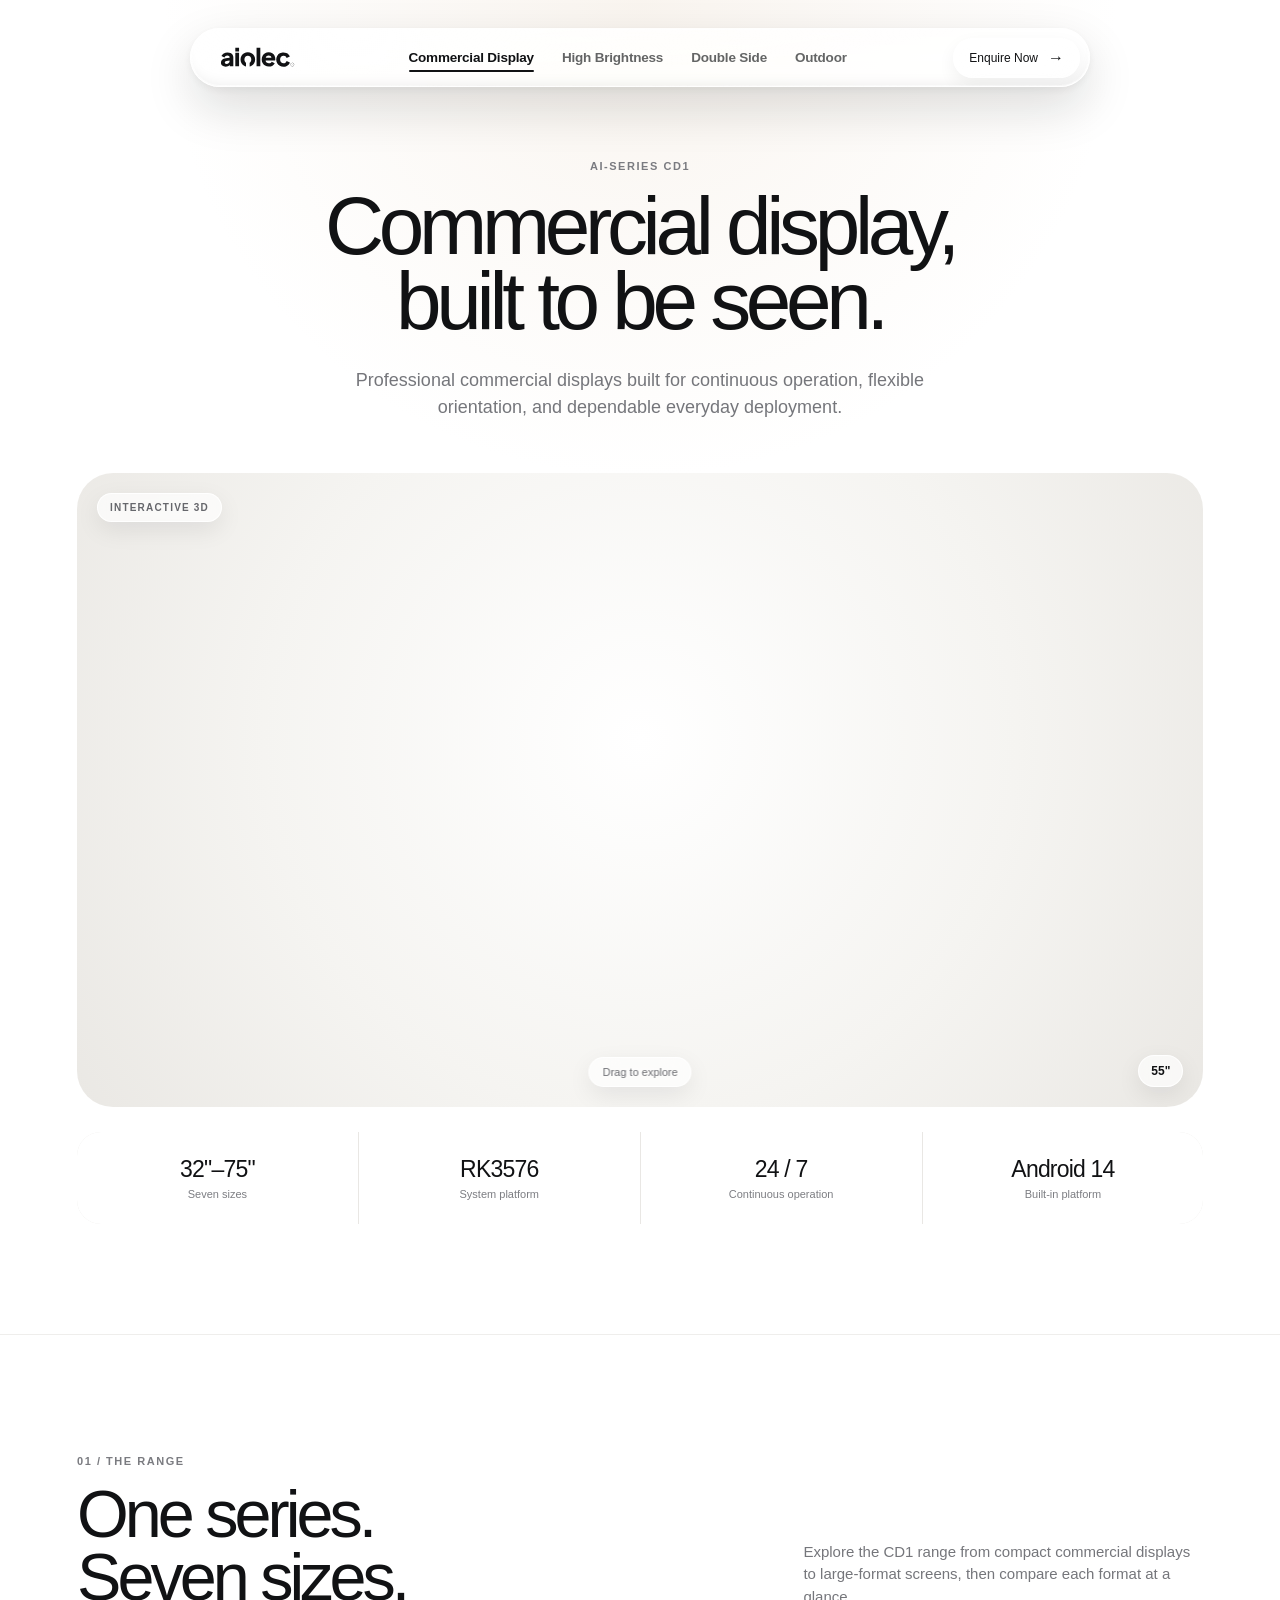
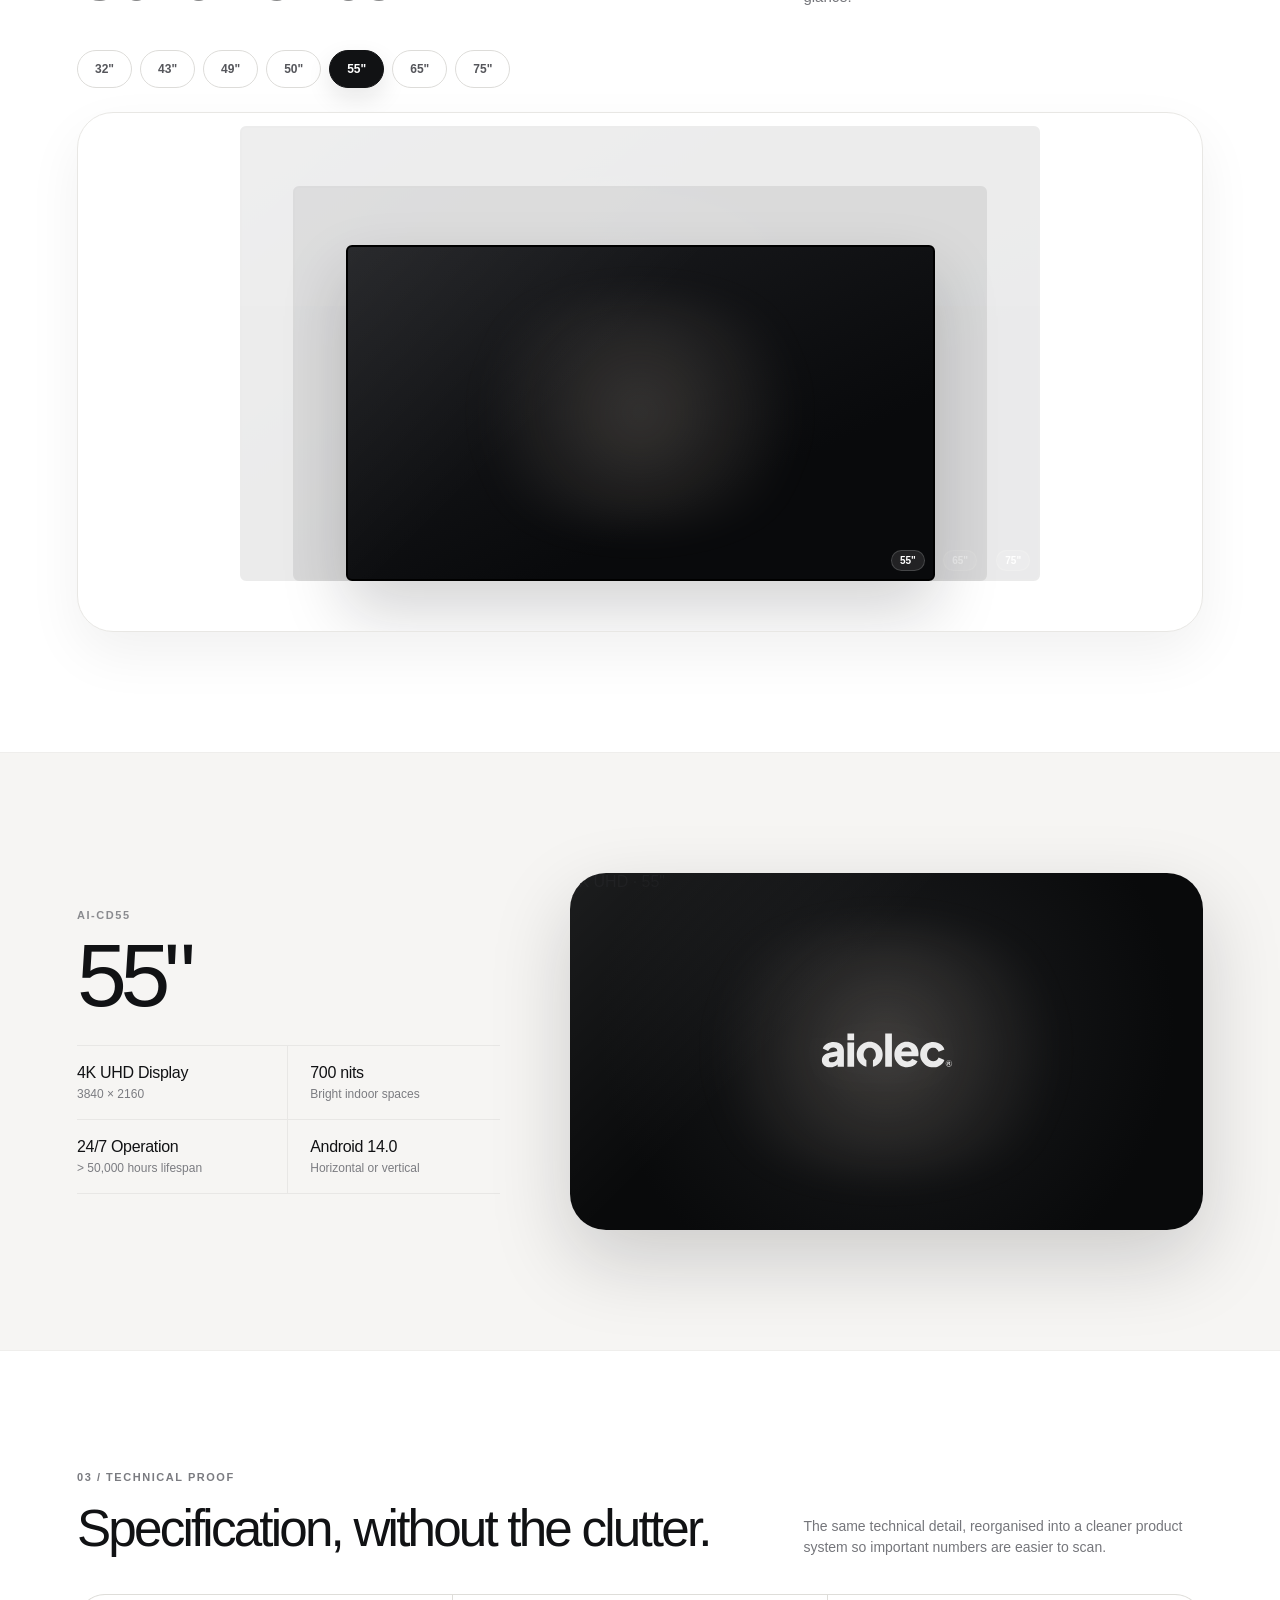
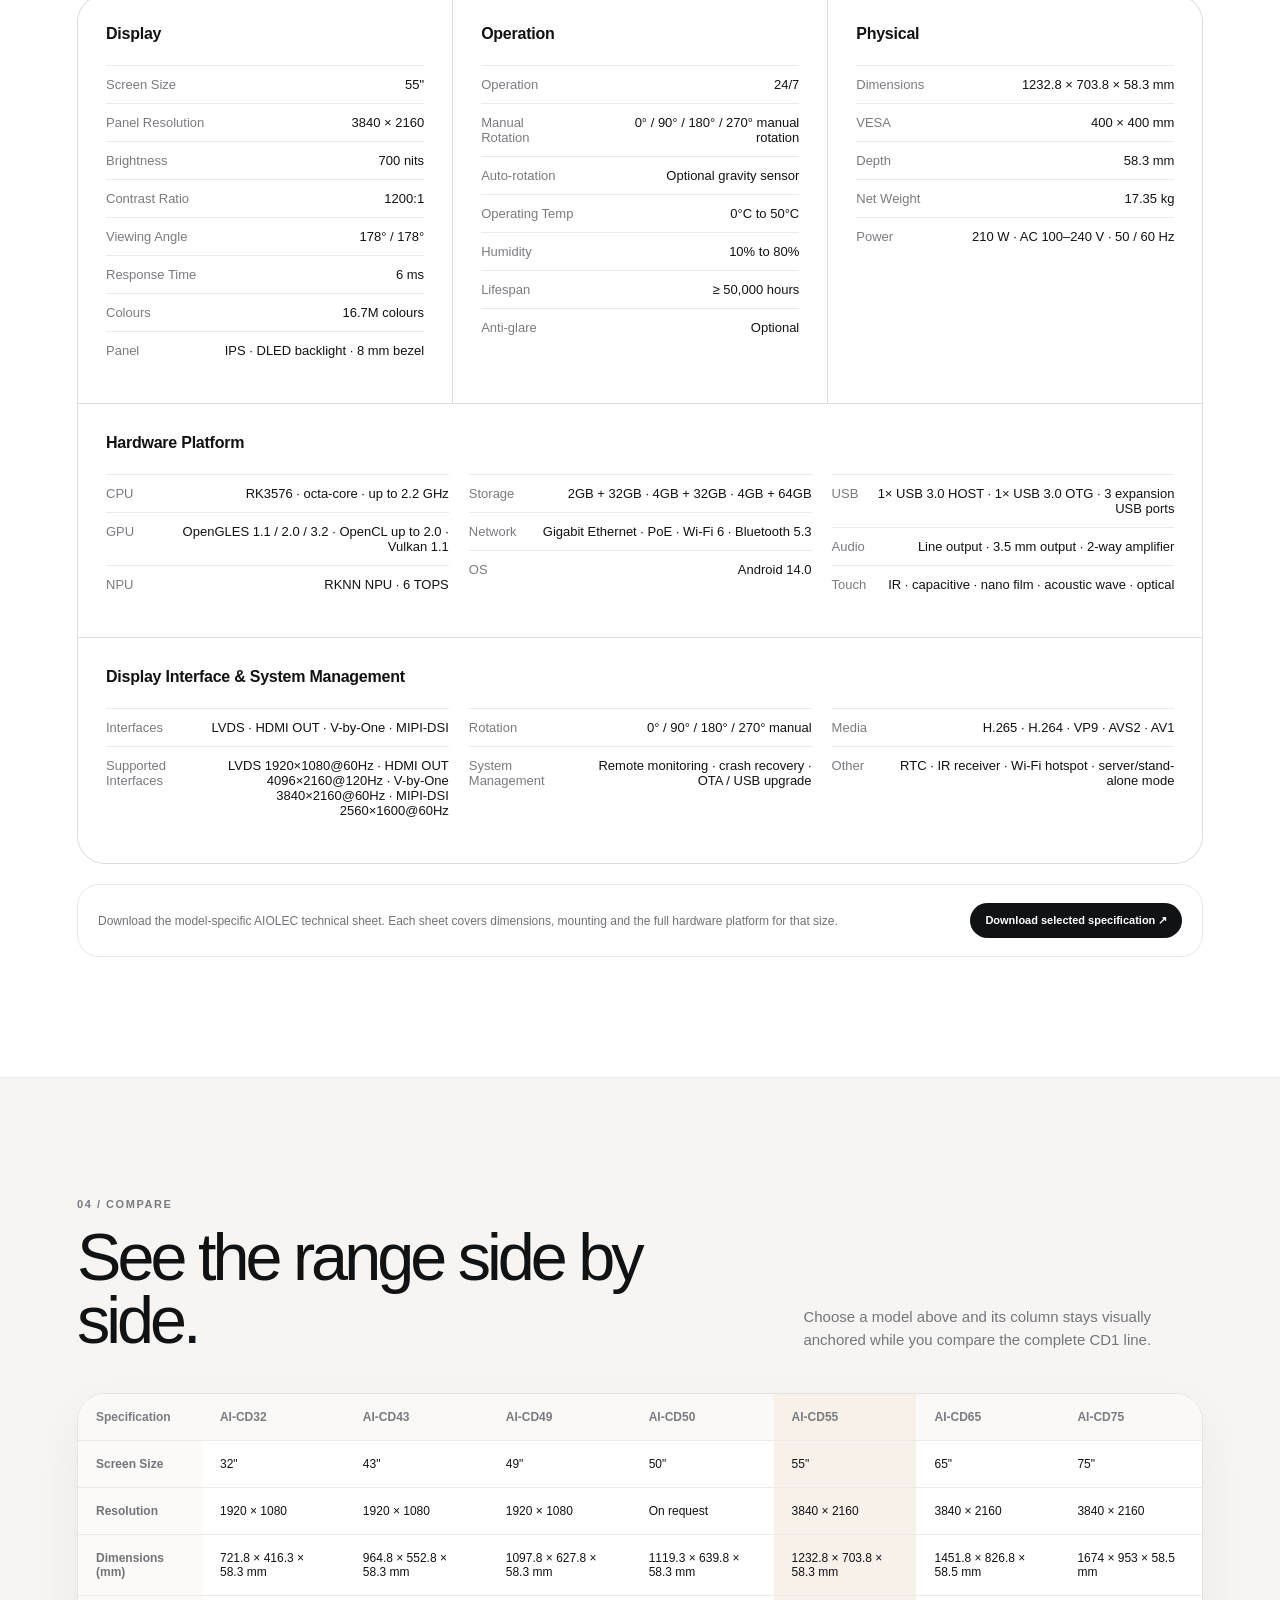
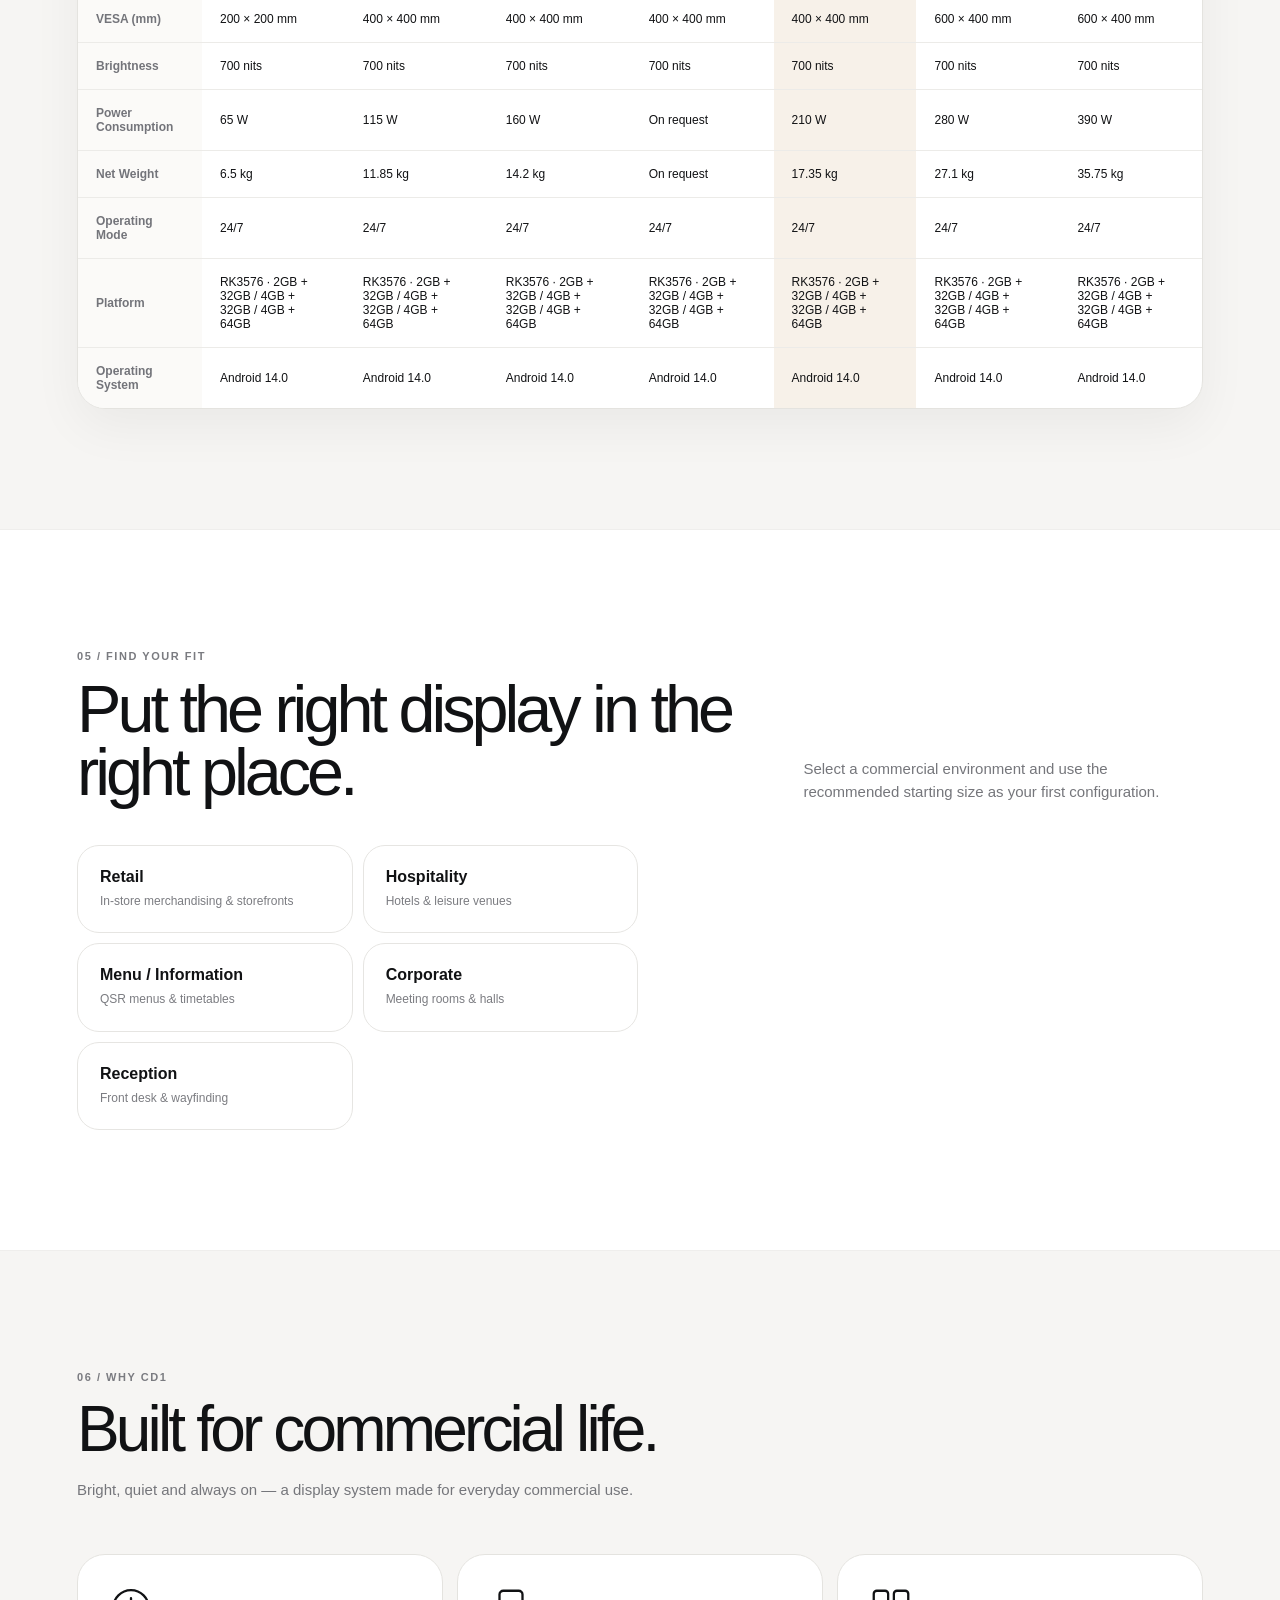
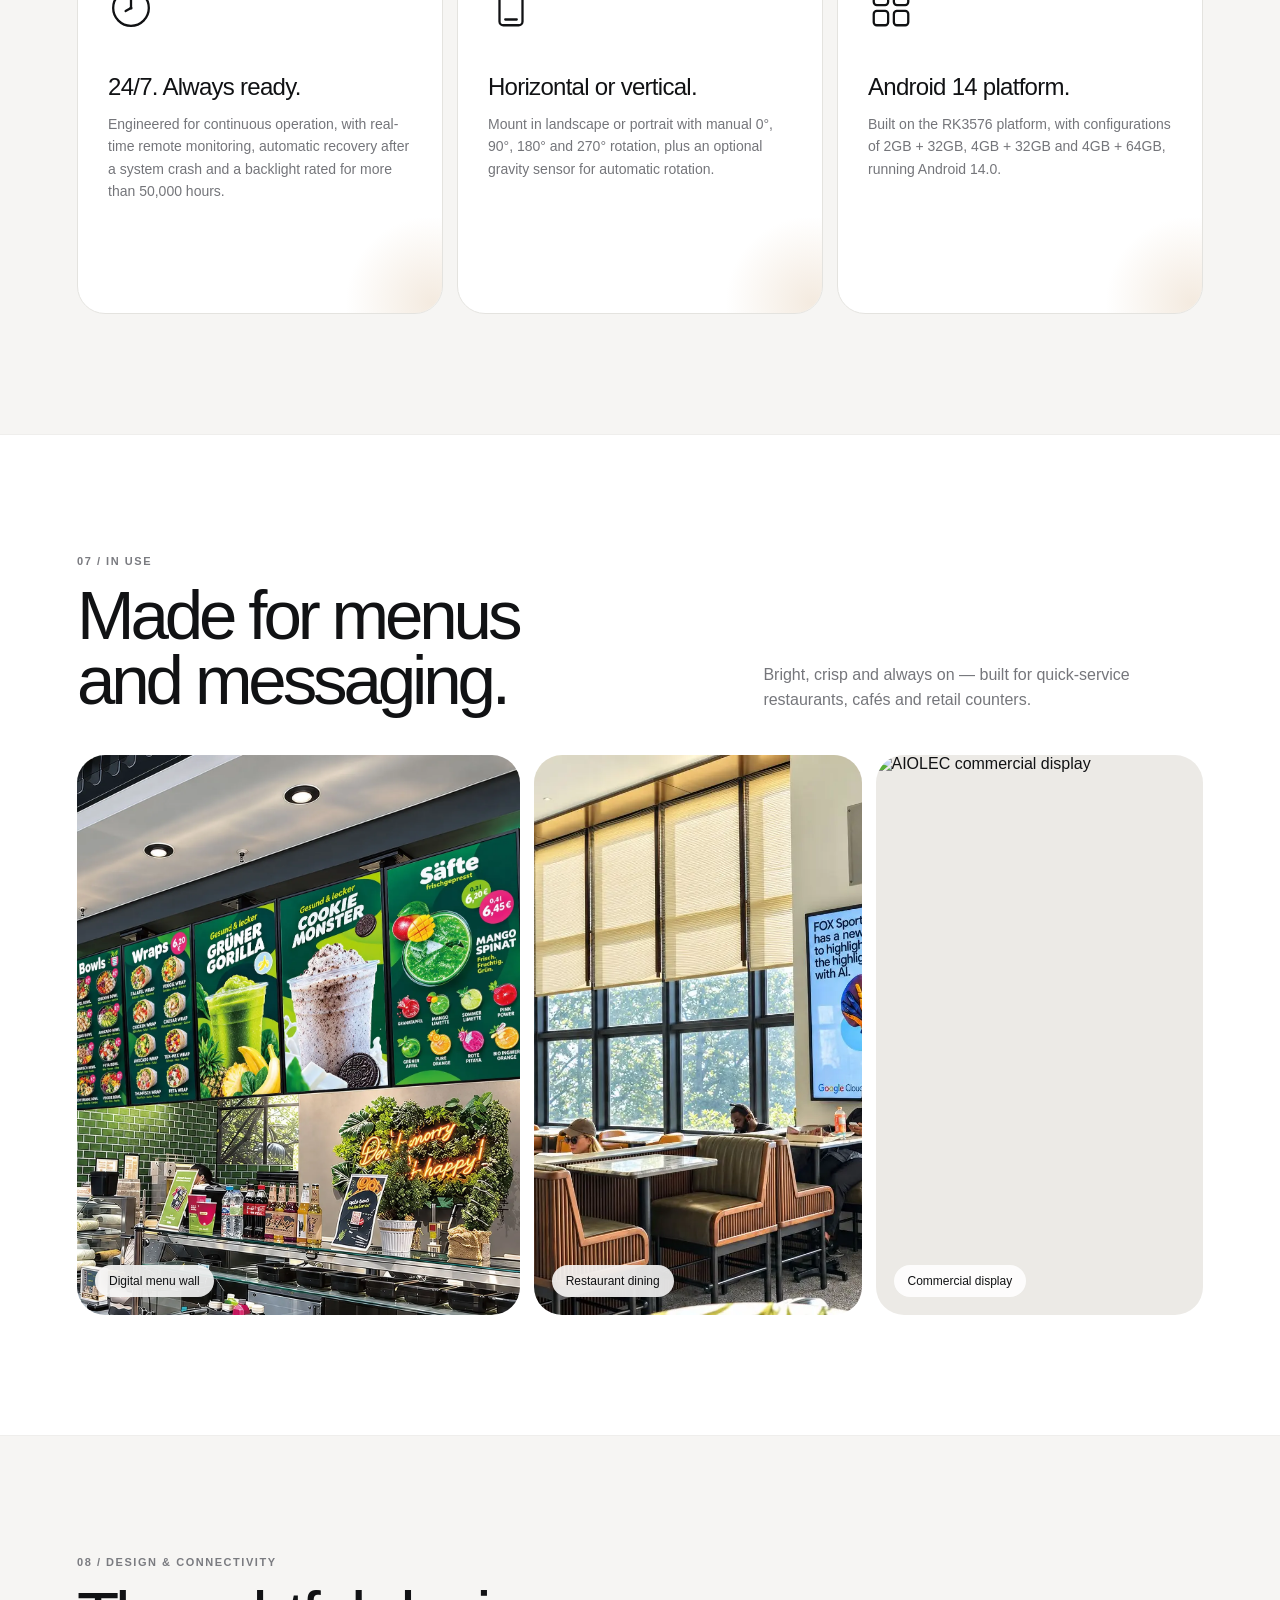
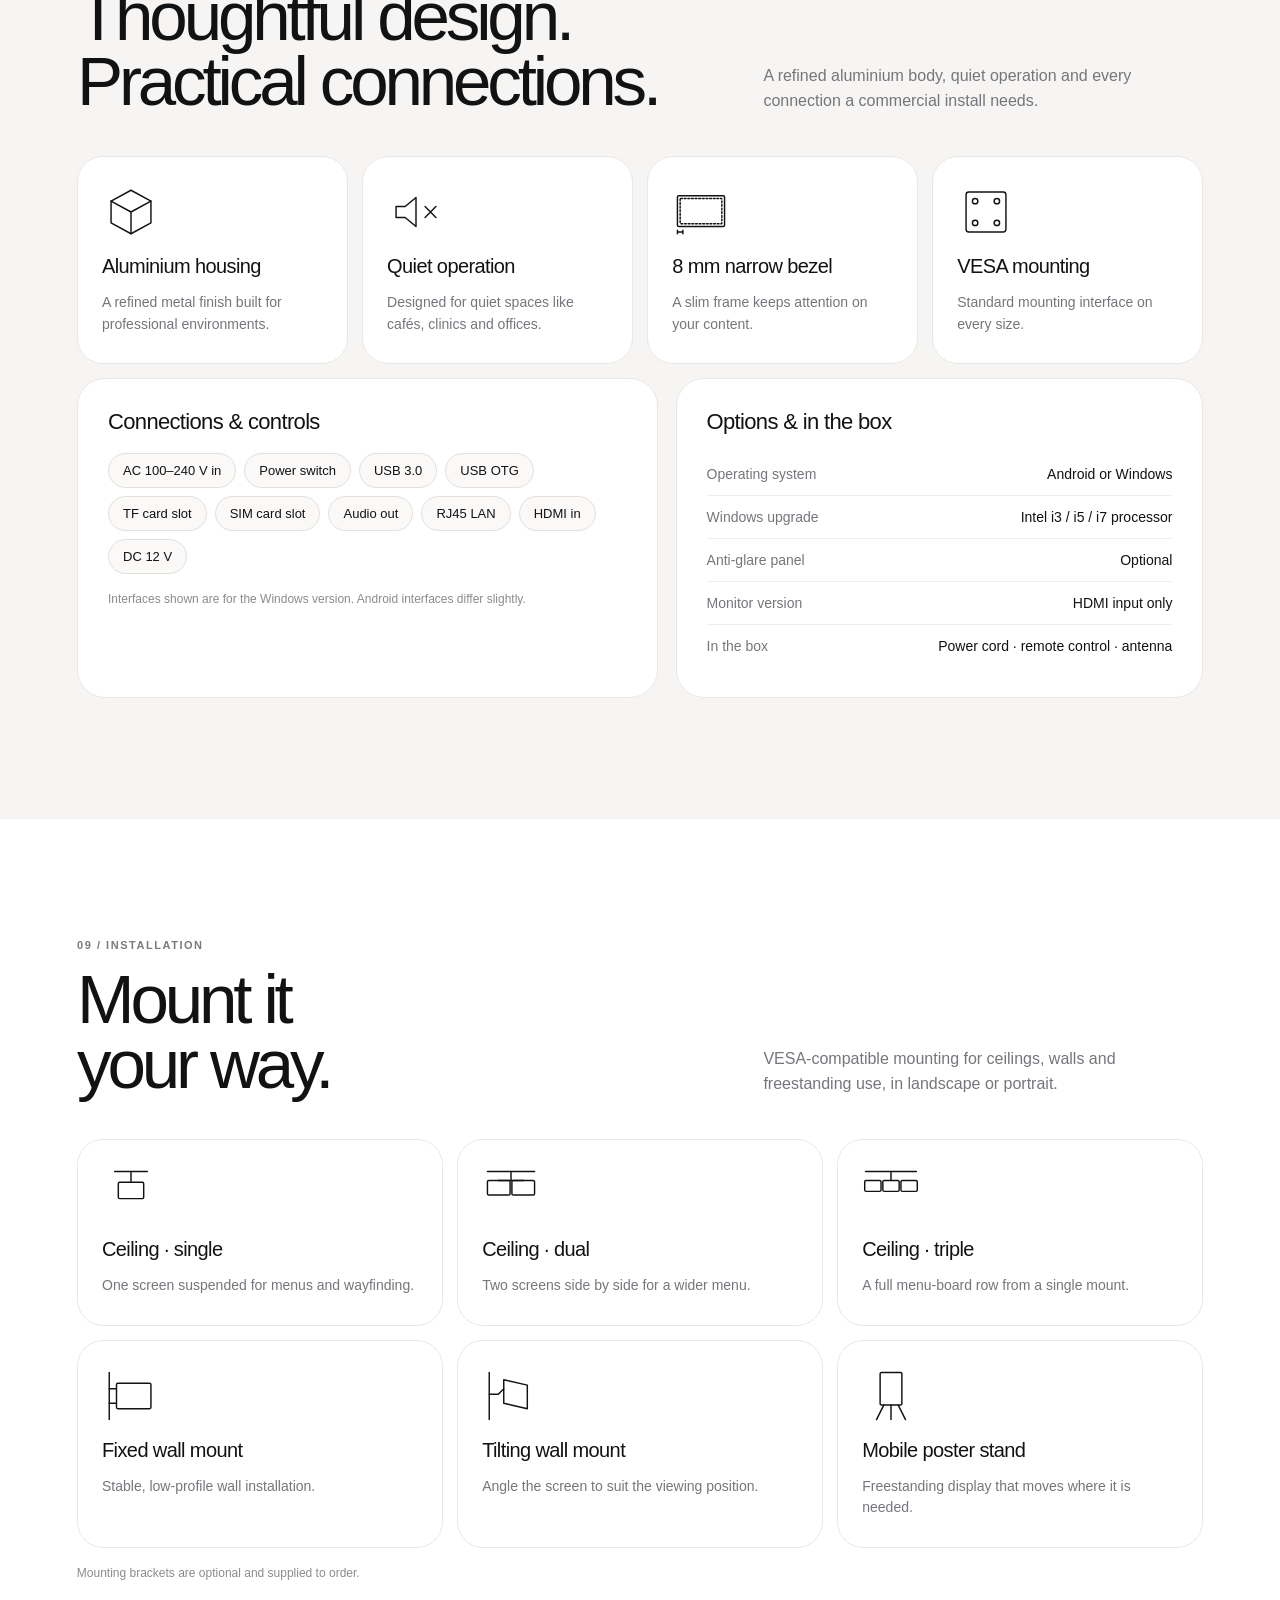
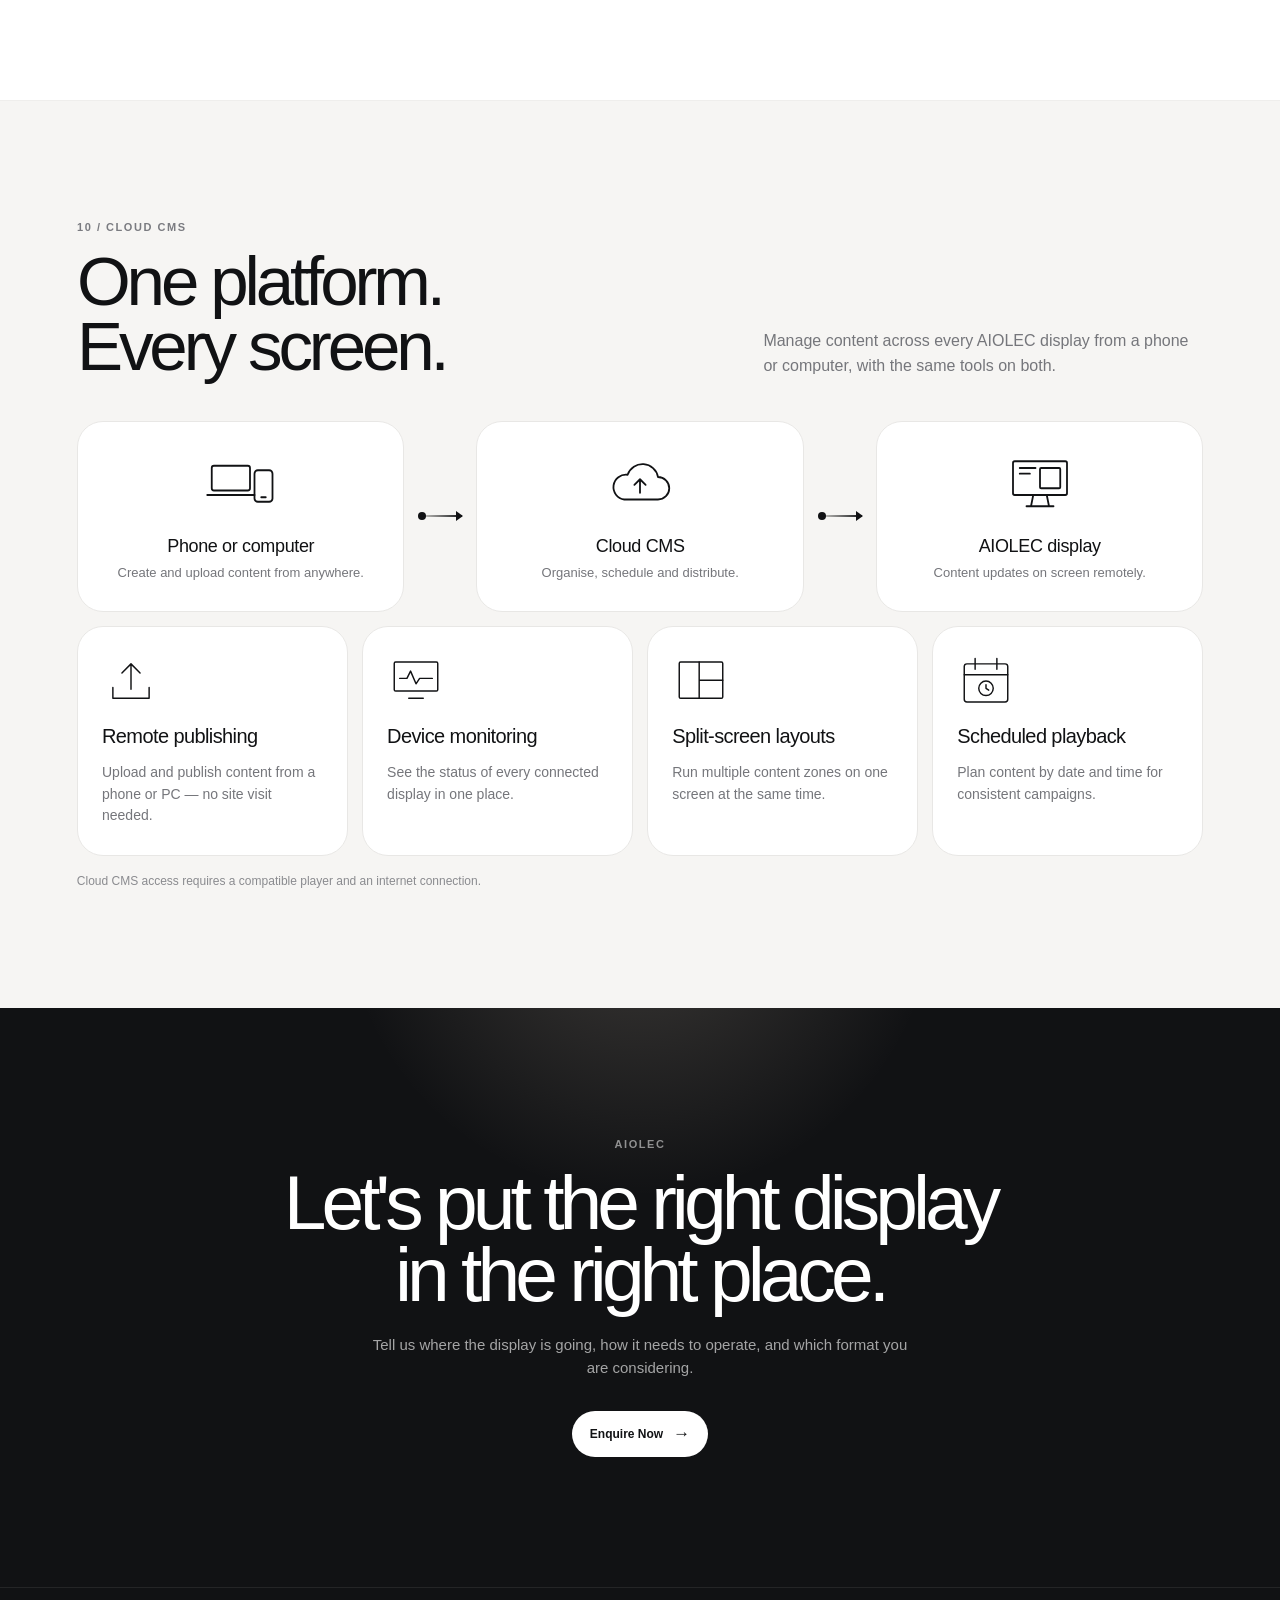
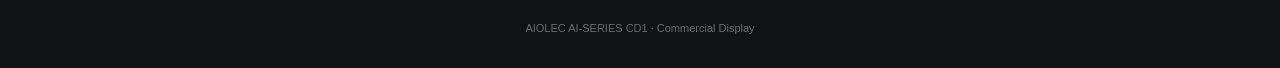
==== cd.html @ 97259749 "Website update: full specs, new content sections, Outdoor page - CD: fill all missing specs (700 nit" ====
<!DOCTYPE html>

<html lang="en">
<head>
<meta charset="utf-8"/>
<meta content="width=device-width, initial-scale=1" name="viewport"/>
<title>AIOLEC AI-SERIES CD1 — Commercial Display</title>
<style>
:root{
  --ink:#111214;
  --muted:#75767b;
  --warm:#ead9c5;
  --soft:#f6f5f3;
  --line:#e8e7e5;
  --frame-radius:36px;
  --card-radius:26px;
  --ease:cubic-bezier(.16,1,.3,1);
}
*{box-sizing:border-box}
html{scroll-behavior:smooth}
body{
  margin:0;background:#fff;color:var(--ink);
  font-family:"Aeonik","Inter",-apple-system,BlinkMacSystemFont,"Helvetica Neue",Arial,sans-serif;
  -webkit-font-smoothing:antialiased;overflow-x:hidden
}
a{color:inherit;text-decoration:none}
button{font:inherit}

/* shared AIOLEC shell */

.site-header{
  position:fixed;top:28px;left:50%;transform:translateX(-50%);
  z-index:9999;
  display:flex;justify-content:center;
  width:min(900px,calc(100% - 48px));
  transition:top .4s var(--ease);
}
.nav-pill{
  position:relative;
  width:100%;
  display:grid;grid-template-columns:auto 1fr auto;
  align-items:center;gap:28px;
  padding:8px 9px 8px 21px;
  border-radius:999px;
  background:
    radial-gradient(120% 200% at 18% -40%, rgba(255,255,255,.95), rgba(255,255,255,0) 60%),
    rgba(255,255,255,.62);
  border:1px solid rgba(255,255,255,.5);
  box-shadow:
    0 20px 50px rgba(17,18,20,.14),
    0 3px 10px rgba(17,18,20,.06),
    inset 0 1px 0 rgba(255,255,255,1),
    inset 0 -10px 16px -12px rgba(17,18,20,.10);
  backdrop-filter:blur(28px) saturate(180%) brightness(1.04);
  -webkit-backdrop-filter:blur(28px) saturate(180%) brightness(1.04);
  overflow:hidden;
  isolation:isolate;
  transition:background .45s var(--ease),box-shadow .45s var(--ease),border-color .45s var(--ease);
}
.nav-pill::before{
  content:"";position:absolute;inset:0;border-radius:inherit;
  padding:1px;
  background:linear-gradient(135deg, rgba(255,255,255,.95) 0%, rgba(255,255,255,.1) 35%, rgba(255,255,255,.15) 55%, rgba(255,255,255,.8) 100%);
  -webkit-mask:linear-gradient(#fff 0 0) content-box, linear-gradient(#fff 0 0);
  -webkit-mask-composite:xor;
  mask-composite:exclude;
  pointer-events:none;
  z-index:1;
}
.nav-pill::after{
  content:"";position:absolute;inset:0;border-radius:inherit;
  background:radial-gradient(140px 140px at var(--mx,30%) var(--my,-20%), rgba(255,255,255,.65), rgba(255,255,255,0) 72%);
  opacity:0;
  transition:opacity .5s var(--ease);
  pointer-events:none;
  mix-blend-mode:overlay;
  z-index:1;
}
.site-header:hover .nav-pill::after{opacity:1}
.nav-pill>*{position:relative;z-index:2}
.site-header.scrolled .nav-pill{
  background:
    radial-gradient(120% 200% at 18% -40%, rgba(255,255,255,.85), rgba(255,255,255,0) 60%),
    rgba(255,255,255,.68);
  border-color:rgba(17,18,20,.08);
  box-shadow:
    0 1px 1px rgba(17,18,20,.04),
    0 4px 10px rgba(17,18,20,.05),
    0 18px 40px rgba(17,18,20,.10),
    inset 0 1px 0 rgba(255,255,255,.95),
    inset 0 -10px 16px -12px rgba(17,18,20,.07);
}
.brand{display:block;width:90px;height:41px;color:var(--ink)}.brand svg{display:block;width:100%;height:100%;fill:currentColor}
.nav{display:flex;justify-content:center;align-items:center;gap:28px}
.nav a{
  position:relative;
  font-size:13.5px;
  font-weight:600;
  letter-spacing:-.015em;
  color:rgba(17,18,20,.65);
  white-space:nowrap;
  transition:color .25s var(--ease);
}
.nav a:hover{color:var(--ink)}
.nav a.active{color:var(--ink)}
.nav a.active::after{content:"";position:absolute;left:0;right:0;bottom:-7px;height:2px;border-radius:2px;background:var(--ink)}
.header-cta{
  display:inline-flex;align-items:center;justify-content:center;gap:10px;
  position:relative;
  padding:10px 15px;border-radius:999px;
  color:#111214;background:rgba(255,255,255,.55);
  border:1px solid rgba(255,255,255,.7);
  box-shadow:inset 0 1px 0 rgba(255,255,255,1),0 7px 18px rgba(17,18,20,.06);
  backdrop-filter:blur(18px) saturate(180%);-webkit-backdrop-filter:blur(18px) saturate(180%);
  font-size:12px;font-weight:500;
  overflow:hidden;
  transition:transform .25s var(--ease),background .25s var(--ease)
}
.header-cta:hover{transform:translateY(-2px);background:rgba(255,255,255,.85)}
.header-cta span{font-size:16px}

/* Mobile nav toggle */
.nav-toggle{
  display:none;align-items:center;justify-content:center;
  position:relative;
  width:38px;height:38px;border-radius:50%;
  background:rgba(255,255,255,.55);border:1px solid rgba(255,255,255,.7);
  box-shadow:inset 0 1px 0 rgba(255,255,255,1);
  backdrop-filter:blur(18px) saturate(180%);-webkit-backdrop-filter:blur(18px) saturate(180%);
  cursor:pointer;padding:0;flex:0 0 auto;overflow:hidden;
  transition:background .25s var(--ease);
}
.nav-toggle:hover{background:rgba(255,255,255,.85)}
.nav-toggle-bars{position:relative;width:16px;height:11px}
.nav-toggle-bars span{
  position:absolute;left:0;width:100%;height:1.6px;border-radius:2px;background:var(--ink);
  transition:transform .35s var(--ease),opacity .25s var(--ease),top .35s var(--ease);
}
.nav-toggle-bars span:nth-child(1){top:0}
.nav-toggle-bars span:nth-child(2){top:50%;transform:translateY(-50%)}
.nav-toggle-bars span:nth-child(3){top:100%;transform:translateY(-100%)}
body.nav-open .nav-toggle-bars span:nth-child(1){top:50%;transform:translateY(-50%) rotate(45deg)}
body.nav-open .nav-toggle-bars span:nth-child(2){opacity:0}
body.nav-open .nav-toggle-bars span:nth-child(3){top:50%;transform:translateY(-50%) rotate(-45deg)}

/* Mobile nav overlay */
.mobile-nav{
  position:fixed;inset:0;z-index:9998;
  display:flex;align-items:center;justify-content:center;
  background:rgba(255,255,255,.82);
  backdrop-filter:blur(28px) saturate(160%);-webkit-backdrop-filter:blur(28px) saturate(160%);
  opacity:0;visibility:hidden;pointer-events:none;
  transition:opacity .45s var(--ease),visibility .45s var(--ease);
}
body.nav-open .mobile-nav{opacity:1;visibility:visible;pointer-events:auto}
.mobile-nav-inner{
  display:flex;flex-direction:column;align-items:center;gap:6px;
  width:100%;padding:0 32px;
}
.mobile-nav-inner a{
  font-size:clamp(30px,9vw,42px);font-weight:400;letter-spacing:-.04em;
  color:var(--ink);padding:12px 0;
  opacity:0;transform:translateY(18px);
  transition:opacity .5s var(--ease),transform .5s var(--ease);
}
body.nav-open .mobile-nav-inner a{opacity:1;transform:none}
body.nav-open .mobile-nav-inner a:nth-child(1){transition-delay:.08s}
body.nav-open .mobile-nav-inner a:nth-child(2){transition-delay:.14s}
body.nav-open .mobile-nav-inner a:nth-child(3){transition-delay:.2s}
body.nav-open .mobile-nav-inner a:nth-child(4){transition-delay:.26s}
.mobile-nav-inner a.active{color:var(--ink);font-weight:500}
.mobile-nav-cta{
  margin-top:22px;display:inline-flex;align-items:center;justify-content:center;gap:10px;
  background:var(--ink);color:#fff!important;
  padding:16px 40px;min-width:240px;border-radius:999px;
  font-size:14px!important;font-weight:500;letter-spacing:0;white-space:nowrap;
}
body.nav-open{overflow:hidden}
.container{width:min(1320px,calc(100% - 12vw));margin:0 auto}

.eyebrow{display:block;font-size:11px;font-weight:600;text-transform:uppercase;letter-spacing:.14em;color:#7a7b80;margin-bottom:16px}
.reveal{opacity:0;transform:translateY(28px);transition:opacity .9s var(--ease),transform .9s var(--ease);will-change:opacity,transform}
.reveal.in-view{opacity:1;transform:none}

/* HERO */
.hero{
  position:relative;padding:160px 0 110px;background:#fff;overflow:hidden;
}
.hero:before{
  content:"";position:absolute;inset:0 0 auto;height:520px;pointer-events:none;
  background:radial-gradient(circle at 50% 0%,rgba(234,217,197,.28),transparent 58%);
}
.hero-copy{position:relative;max-width:860px;margin:0 auto 52px;text-align:center}
.hero h1{
  margin:0;font-size:clamp(54px,6.4vw,94px);font-weight:400;line-height:.92;letter-spacing:-.065em;
}
.hero-desc{max-width:660px;margin:28px auto 0;font-size:18px;line-height:1.5;color:var(--muted)}
.hero-visual-wrap{position:relative}
.hero-visual-3d{
  position:relative;width:100%;aspect-ratio:16/9;overflow:hidden;border-radius:var(--frame-radius);
  background:radial-gradient(circle at 50% 42%,#fff 0%,#f5f4f1 56%,#eae8e4 100%);
  cursor:grab;user-select:none;isolation:isolate;
}
.hero-visual-3d:active{cursor:grabbing}
.hero-visual-3d canvas{width:100%!important;height:100%!important;display:block;outline:none}
.viewer-ui{position:absolute;inset:0;z-index:5;pointer-events:none}
.viewer-badge,.viewer-hint,.viewer-size{
  position:absolute;border-radius:999px;background:rgba(255,255,255,.68);border:1px solid rgba(255,255,255,.9);
  box-shadow:0 8px 24px rgba(17,18,20,.08);backdrop-filter:blur(14px);-webkit-backdrop-filter:blur(14px)
}
.viewer-badge{top:20px;left:20px;padding:8px 12px;font-size:10px;font-weight:600;letter-spacing:.12em;text-transform:uppercase;color:#66676c}
.viewer-hint{bottom:20px;left:50%;transform:translateX(-50%);padding:8px 13px;font-size:11px;font-weight:500;color:#6c6d72}
.viewer-size{right:20px;bottom:20px;padding:8px 12px;font-size:12px;font-weight:600;color:#111214}







.hero-card-stat:nth-child(odd){border-right:1px solid rgba(255,255,255,.10)}
.hero-card-stat b{display:block;font-size:15px;color:#fff;font-weight:600}
.hero-card-stat span{display:block;margin-top:4px;font-size:9px;color:rgba(255,255,255,.6)}

.hero-card-cta span{font-size:17px}

.hero-metrics{display:grid;grid-template-columns:repeat(4,1fr);gap:1px;margin-top:26px;background:#e9e7e4;border-radius:24px;overflow:hidden}
.metric{background:#fff;padding:24px 20px;text-align:center}
.metric strong{display:block;font-size:23px;font-weight:500;letter-spacing:-.035em}
.metric span{display:block;margin-top:5px;font-size:11px;color:#7c7d82}

/* RANGE */
.section{padding:120px 0;border-top:1px solid #efeeec}
.section.soft{background:var(--soft)}
.section-head{display:flex;justify-content:space-between;gap:40px;align-items:flex-end;margin-bottom:42px}
.section-head h2{margin:0;font-size:clamp(46px,5.2vw,74px);font-weight:400;line-height:.94;letter-spacing:-.06em;max-width:800px}
.section-head p{margin:0;max-width:400px;color:var(--muted);font-size:15px;line-height:1.5}
.size-selector{display:flex;gap:8px;flex-wrap:wrap;margin-bottom:24px}
.size-btn{
  appearance:none;border:1px solid #dddcd9;background:#fff;color:#55565b;border-radius:999px;padding:11px 17px;cursor:pointer;
  font-size:12px;font-weight:600;transition:all .3s var(--ease)
}
.size-btn:hover{border-color:#aaa9a5;transform:translateY(-1px)}
.size-btn.active{background:#111214;color:#fff;border-color:#111214;box-shadow:0 10px 24px rgba(17,18,20,.10)}
.visualizer-stage{
  position:relative;min-height:520px;border-radius:var(--frame-radius);overflow:hidden;background:#fff;border:1px solid #e8e7e4;
  box-shadow:0 22px 55px rgba(17,18,20,.06);display:flex;align-items:center;justify-content:center;padding:50px;
}
.mock-screen{
  position:absolute;bottom:50px;border:2px solid #111;background:linear-gradient(155deg,#1c1d20,#090a0c 70%);
  border-radius:6px;transition:all .75s var(--ease),opacity .5s ease;opacity:.08;display:flex;align-items:center;justify-content:center;
  cursor:pointer;overflow:hidden
}
.mock-screen::after{content:"";position:absolute;inset:0;background:linear-gradient(135deg,rgba(255,255,255,.06),transparent 40%);z-index:3}
.mock-screen.active{opacity:1;z-index:10;box-shadow:0 30px 65px rgba(17,18,20,.18);border-color:#000}
.mock-screen:hover:not(.active){opacity:.24}
.mock-label{position:absolute;bottom:8px;right:8px;color:#fff;font-size:10px;font-weight:600;background:rgba(255,255,255,.10);border:1px solid rgba(255,255,255,.16);padding:4px 8px;border-radius:999px;z-index:4}
.screen-glow{position:absolute;width:70%;height:70%;left:50%;top:50%;transform:translate(-50%,-50%);border-radius:50%;background:radial-gradient(circle,rgba(234,217,197,.18),transparent 68%);filter:blur(18px)}

/* SELECTED MODEL */
.model-showcase{display:grid;grid-template-columns:.8fr 1.2fr;gap:70px;align-items:center}
.model-text .eyebrow{color:#8a8b8f}
.model-text h3{margin:0 0 32px;font-size:clamp(62px,7vw,104px);font-weight:400;line-height:.85;letter-spacing:-.07em}
.model-subline{font-size:16px;color:#66676c;max-width:420px;line-height:1.5;margin-bottom:30px}
.highlight-grid{display:grid;grid-template-columns:repeat(2,1fr);gap:0;border-top:1px solid var(--line)}
.hl-item{padding:18px 0;border-bottom:1px solid var(--line)}
.hl-item:nth-child(odd){padding-right:22px;border-right:1px solid var(--line)}
.hl-item:nth-child(even){padding-left:22px}
.hl-item strong{display:block;font-size:16px;font-weight:500;letter-spacing:-.02em}
.hl-item span{display:block;margin-top:5px;font-size:12px;color:#7b7c81}
.model-image-placeholder{width:100%;aspect-ratio:16/9;border-radius:var(--frame-radius);background:radial-gradient(circle at 50% 42%,#1b1c1e,#090a0b 76%);box-shadow:0 30px 80px rgba(17,18,20,.18);position:relative;overflow:hidden}
.model-image-placeholder:after{content:"";position:absolute;inset:0;background:linear-gradient(135deg,rgba(255,255,255,.08),transparent 38%);pointer-events:none}
.screen-logo{position:absolute;inset:50% auto auto 50%;transform:translate(-50%,-50%);width:26%;max-width:160px;opacity:.9;filter:drop-shadow(0 0 24px rgba(255,255,255,.08));animation:logoBreathe 5s ease-in-out infinite;z-index:2}
.screen-logo svg{width:100%;height:auto;display:block}
@keyframes logoBreathe{0%,100%{opacity:.72;transform:translate(-50%,-50%) scale(.97)}50%{opacity:1;transform:translate(-50%,-50%) scale(1)}}

/* SPECS */
.spec-intro{display:flex;justify-content:space-between;align-items:flex-end;gap:40px;margin-bottom:36px}
.spec-intro h3{margin:0;font-size:clamp(34px,4vw,54px);font-weight:400;letter-spacing:-.055em}
.spec-intro p{margin:0;color:var(--muted);font-size:14px;max-width:400px;line-height:1.5}
.spec-grid{display:grid;grid-template-columns:repeat(3,1fr);gap:1px;background:#deddd9;border:1px solid #deddd9;border-radius:28px;overflow:hidden}
.spec-card{background:#fff;padding:30px 28px 34px}.spec-full{grid-column:1/-1}.spec-full .spec-columns{display:grid;grid-template-columns:repeat(3,1fr);gap:20px}.download-bar{margin-top:20px;display:flex;justify-content:space-between;align-items:center;gap:20px;padding:18px 20px;background:#fff;border:1px solid var(--line);border-radius:22px}.download-bar p{margin:0;color:#717278;font-size:12px;line-height:1.5}.pdf-link{display:inline-flex;align-items:center;justify-content:center;padding:11px 15px;border-radius:999px;background:#111214;color:#fff;font-size:11px;font-weight:600;white-space:nowrap}
.spec-card h4{font-size:16px;font-weight:600;margin:0 0 22px;letter-spacing:-.015em}
.spec-row{display:flex;justify-content:space-between;gap:18px;padding:11px 0;border-top:1px solid #ecebe8;font-size:13px}
.spec-row .lbl{color:#7a7b80}.spec-row .val{color:#111214;font-weight:500;text-align:right}

/* compare */
.table-wrapper{overflow-x:auto;border:1px solid #e4e3df;border-radius:28px;background:#fff;box-shadow:0 18px 50px rgba(17,18,20,.05)}
table{width:100%;min-width:900px;border-collapse:collapse}th,td{padding:16px 18px;text-align:left;border-bottom:1px solid #ecebe8;font-size:12px}thead th{font-weight:600;color:#7b7c81;background:#faf9f7}tbody th{font-weight:600;color:#73747a;background:#fbfaf8;position:sticky;left:0}td{color:#111214;font-weight:500}td.active-col,th.active-col{background:rgba(234,217,197,.38)}tbody tr:last-child td,tbody tr:last-child th{border-bottom:none}

/* advisor */
.advisor-layout{display:grid;grid-template-columns:1fr .9fr;gap:60px;align-items:start}
.advisor-grid{display:grid;grid-template-columns:repeat(2,1fr);gap:10px}
.advisor-card{background:#fff;border:1px solid #e6e5e2;border-radius:22px;padding:22px;cursor:pointer;transition:all .35s var(--ease)}
.advisor-card:hover{transform:translateY(-2px);border-color:#bdbcb7;box-shadow:0 16px 34px rgba(17,18,20,.06)}
.advisor-card.selected{background:#111214;color:#fff;border-color:#111214;box-shadow:0 20px 45px rgba(17,18,20,.12)}
.advisor-card h4{margin:0 0 7px;font-size:16px;font-weight:600}.advisor-card p{margin:0;font-size:12px;line-height:1.45;color:#7b7c81}.advisor-card.selected p{color:rgba(255,255,255,.62)}
.advisor-result{min-height:300px;border-radius:28px;background:#fff;border:1px solid #e4e3df;padding:34px;display:none;box-shadow:0 18px 50px rgba(17,18,20,.05)}
.advisor-result.visible{display:block;animation:fadeIn .5s var(--ease)}
.result-header{font-size:10px;font-weight:600;color:#7b7c81;text-transform:uppercase;letter-spacing:.14em;margin-bottom:14px}.result-size{font-size:90px;line-height:.82;font-weight:300;letter-spacing:-.07em;margin-bottom:18px}.advisor-result p{font-size:15px;color:#66676c;line-height:1.55;margin:0 0 26px;max-width:520px}
.advisor-result .size-btn{background:#111214;color:#fff;border-color:#111214}
@keyframes fadeIn{from{opacity:0;transform:translateY(10px)}to{opacity:1;transform:none}}

/* features */
.feature-intro{max-width:700px;margin-bottom:52px}.feature-intro h2{margin:0;font-size:clamp(46px,5vw,72px);font-weight:400;letter-spacing:-.06em;line-height:.94}.feature-intro p{margin:20px 0 0;font-size:15px;color:var(--muted);line-height:1.5;max-width:560px}
.feature-list{display:grid;grid-template-columns:repeat(3,1fr);gap:14px}
.feature-card{position:relative;min-height:360px;border-radius:28px;background:#fff;border:1px solid #e4e3df;padding:30px;overflow:hidden;transition:transform .35s var(--ease),box-shadow .35s var(--ease)}
.feature-card:hover{transform:translateY(-4px);box-shadow:0 24px 60px rgba(17,18,20,.08)}
.feature-icon-black{width:46px;height:46px;color:#111214;display:flex;align-items:center;justify-content:flex-start;margin-bottom:42px}.feature-icon-black svg{width:100%;height:100%}
.feature-card h3{font-size:24px;font-weight:500;letter-spacing:-.03em;margin:0 0 12px}.feature-card p{font-size:14px;line-height:1.6;color:#74757a;margin:0}
.feature-card:after{content:"";position:absolute;width:180px;height:180px;right:-80px;bottom:-80px;border-radius:50%;background:radial-gradient(circle,rgba(234,217,197,.55),transparent 68%);pointer-events:none}

/* CTA */
.final-cta{position:relative;padding:130px 0;background:#111214;color:#fff;overflow:hidden}
.final-cta:before{content:"";position:absolute;width:620px;height:620px;left:50%;top:-420px;transform:translateX(-50%);border-radius:50%;background:radial-gradient(circle,rgba(234,217,197,.20),transparent 68%)}
.final-cta-inner{position:relative;text-align:center;max-width:900px;margin:0 auto}.final-cta .eyebrow{color:rgba(255,255,255,.52)}.final-cta h2{margin:0;font-size:clamp(48px,6vw,88px);font-weight:400;line-height:.94;letter-spacing:-.065em}.final-cta p{max-width:560px;margin:24px auto 0;color:rgba(255,255,255,.62);font-size:15px;line-height:1.5}.final-cta a{display:inline-flex;align-items:center;gap:10px;margin-top:32px;padding:13px 18px;border-radius:999px;background:#fff;color:#111214;font-size:12px;font-weight:600}.final-cta a span{font-size:17px}
footer{padding:34px 0;background:#111214;border-top:1px solid rgba(255,255,255,.08);text-align:center;color:rgba(255,255,255,.38)}footer p{margin:0;font-size:11px}

@media(max-width:1100px){
  .container{width:min(920px,calc(100% - 40px))}.site-header{width:min(900px,calc(100% - 48px))}.nav{gap:20px}.nav a{font-size:12px}.brand{width:82px}.model-showcase{grid-template-columns:1fr;gap:40px}.spec-grid{grid-template-columns:1fr}.advisor-layout{grid-template-columns:1fr}.feature-list{grid-template-columns:1fr 1fr}.download-bar{align-items:flex-start;flex-direction:column}.spec-full .spec-columns{grid-template-columns:1fr}
}
@media(max-width:850px){
  .site-header{top:16px;width:calc(100% - 24px)}
  .nav-pill{display:flex;align-items:center;justify-content:space-between;gap:10px;padding:13px 13px 13px 20px}
  .brand{width:96px;height:42px}
  .nav{display:none}
  .nav-toggle{display:flex;width:44px;height:44px}
  .nav-toggle-bars{width:18px;height:12px}
  .header-cta{display:none}
}
@media(max-width:700px){
  .site-header{top:calc(24px + env(safe-area-inset-top));width:calc(100% - 48px)}
  .nav-pill{padding:8px 8px 8px 24px;min-height:56px}
  .nav-toggle{width:40px;height:40px}
  .container{width:calc(100% - 40px)}.hero{padding:120px 0 70px}.hero h1{font-size:48px}.hero-desc{font-size:16px}.hero-visual-3d{aspect-ratio:4/3;border-radius:26px}.hero-metrics{grid-template-columns:1fr 1fr;border-radius:20px}.metric{padding:18px 12px}
  .section{padding:82px 0}.section-head,.spec-intro{display:block}.section-head h2{font-size:44px}.section-head p,.spec-intro p{margin-top:16px}.size-selector{gap:6px}.size-btn{padding:9px 13px}.visualizer-stage{min-height:340px;padding:20px;border-radius:26px}.mock-screen{bottom:30px}.model-text h3{font-size:72px}.model-image-placeholder{border-radius:26px}.highlight-grid{grid-template-columns:1fr}.hl-item:nth-child(odd){padding-right:0;border-right:none}.hl-item:nth-child(even){padding-left:0}.advisor-grid{grid-template-columns:1fr}.feature-list{grid-template-columns:1fr}.feature-card{min-height:300px;border-radius:22px}.final-cta{padding:100px 0}.final-cta h2{font-size:48px}
}
@media(prefers-reduced-motion:reduce){*,*::before,*::after{animation-duration:.001ms!important;animation-iteration-count:1!important;transition-duration:.001ms!important;scroll-behavior:auto!important}.reveal{opacity:1!important;transform:none!important}}



</style>
<link rel="stylesheet" href="assets/aiolec-extras.css">
</head>
<body>
<noscript><style>.reveal{opacity:1!important;transform:none!important}</style></noscript>
<header class="site-header">
  <div class="nav-pill">
    <a class="brand" href="index.html" aria-label="AIOLEC home">
      <svg viewBox="0 0 266 109" xmlns="http://www.w3.org/2000/svg" aria-hidden="true"><path fill="currentColor" d="M60.9,46.3c-1.5-2.2-3.5-3.9-6.1-5.1-2.6-1.2-5.6-1.8-9-1.8s-8,1-11.3,3c-3.2,2-5.4,4.6-6.6,8l8.9,4.2c.7-1.8,1.8-3.2,3.3-4.3,1.5-1.1,3.2-1.6,5.2-1.6s3.7.5,4.9,1.5c1.2,1,1.8,2.3,1.8,3.8v1.1l-11.2,1.8c-4.8.8-8.4,2.3-10.8,4.5-2.4,2.2-3.6,5-3.6,8.4s1.3,6.5,3.8,8.6c2.5,2.1,6,3.1,10.3,3.1s9.1-1.6,12.1-4.7v3.8h10.4v-26.6c0-2.9-.7-5.4-2.2-7.6ZM52,64.5c0,2.5-.8,4.6-2.5,6.3-1.7,1.7-3.9,2.6-6.7,2.6s-2.5-.4-3.5-1.1c-.9-.7-1.4-1.6-1.4-2.9s.4-2.4,1.3-3.1c.8-.7,2.1-1.2,3.6-1.5l9.2-1.6v1.3ZM68.9,25.5v11.1h11.1v-11.1h-11.1ZM68.9,40.2v40.4h11.1v-40.4h-11.1ZM124.6,49.5c-1.9-3.1-4.6-5.6-7.8-7.5-3.2-1.8-6.9-2.7-10.9-2.7s-7.6.9-10.9,2.7c-3.3,1.8-5.9,4.3-7.8,7.5-1.9,3.1-2.9,6.8-2.9,10.9s1,7.6,2.9,10.8c1.9,3.2,4.6,5.7,7.8,7.5,1.7.9,3.5,1.7,5.4,2.1v-10.9c-.7-.4-1.3-1-1.8-1.6-1.9-2.1-2.8-4.7-2.8-8s.9-5.9,2.8-8c1.9-2.1,4.4-3.1,7.4-3.1s5.4,1,7.3,3.1c1.9,2.1,2.8,4.8,2.8,8s-.9,5.9-2.8,8c-.6.7-1.3,1.2-2,1.7v10.8c1.9-.5,3.8-1.2,5.5-2.1,3.3-1.8,5.9-4.3,7.8-7.5,1.9-3.2,2.9-6.8,2.9-10.8s-1-7.7-2.9-10.9ZM131.7,25.5v55.1h11.1V25.5h-11.1ZM185,49.1c-1.6-3-3.8-5.4-6.8-7.1-3-1.8-6.6-2.7-10.9-2.7s-7.3.9-10.4,2.7c-3.1,1.8-5.5,4.3-7.3,7.5-1.8,3.1-2.7,6.8-2.7,10.8s.9,7.4,2.6,10.6c1.7,3.2,4.2,5.8,7.3,7.6,3.2,1.9,6.9,2.9,11.2,2.9s7.8-.9,10.9-2.7c3.1-1.8,5.3-4.2,6.5-7.1l-8.9-4.2c-.8,1.4-1.9,2.5-3.3,3.2-1.4.8-3.1,1.2-5.1,1.2s-4.9-.8-6.7-2.3c-1.7-1.5-2.7-3.5-3-6.1h28.2c.2-.5.3-1.2.4-2,0-.8.1-1.5.1-2.3,0-3.8-.8-7.1-2.3-10.1ZM158.8,55.4c.5-2.3,1.6-4.1,3.1-5.3,1.5-1.2,3.3-1.8,5.5-1.8s4.1.7,5.6,2c1.5,1.3,2.3,3.1,2.6,5.2h-16.8ZM217.1,69.7c-1.6,1.2-3.6,1.8-5.8,1.8s-5.3-1-7.2-3.1c-1.9-2.1-2.8-4.7-2.8-8s.9-5.9,2.8-8c1.9-2.1,4.3-3.1,7.2-3.1s4.1.6,5.7,1.8c1.7,1.2,2.8,2.8,3.5,4.8l9.6-4.1c-.8-2.5-2.1-4.7-3.9-6.5-1.8-1.9-4-3.3-6.6-4.3-2.6-1-5.4-1.5-8.4-1.5s-7.7.9-10.9,2.7c-3.3,1.8-5.8,4.3-7.7,7.5-1.9,3.2-2.8,6.8-2.8,10.8s1,7.6,2.9,10.8c1.9,3.2,4.5,5.7,7.7,7.6,3.2,1.8,6.9,2.8,10.9,2.8s5.9-.5,8.4-1.6c2.6-1.1,4.8-2.5,6.6-4.4,1.8-1.9,3.1-4,3.8-6.4l-9.6-4.2c-.7,2-1.8,3.6-3.5,4.8Z"/>
      <path fill="currentColor" d="M237.6,69.9c-2.9,0-5.3,2.4-5.3,5.3s2.4,5.3,5.3,5.3,5.3-2.4,5.3-5.3-2.4-5.3-5.3-5.3ZM237.6,70.5c2.6,0,4.7,2.1,4.7,4.7s-2.1,4.7-4.7,4.7-4.7-2.1-4.7-4.7,2.1-4.7,4.7-4.7"/>
      <path fill="currentColor" d="M236.2,74.8h.8c.5,0,.9,0,1,0,.1,0,.2-.1.3-.2,0-.1.1-.3.1-.4s0-.3-.2-.5c0-.1-.2-.4-.2,0,0-.4,0-.8,0h-.9v1.4ZM235.1,78v-5.7h2.4c.6,0,1,0,1.3.2.3,0,.5.3.7.5.2.3.2.6.2.9s-.1.8-.4,1.1c-.2.3-.6.5-1.1.5.2.1.5.3.6.5.2.2.4.5.6.9l.7,1.1h-1.4l-.8-1.2c-.3-.4-.5-.7-.6-.8-.1-.1-.2-.2-.3-.2-.1,0-.3,0-.6,0h-.2v2.4h-1.1Z"/></svg>
    </a>
    <nav class="nav" aria-label="Primary">
      <a href="cd.html" class="active">Commercial Display</a>
      <a href="hbv.html">High Brightness</a>
      <a href="dsv1.html">Double Side</a>
      <a href="odv1.html">Outdoor</a>
    </nav>
    <a class="header-cta" href="#enquire">Enquire Now <span>→</span></a>
    <button class="nav-toggle" id="navToggle" type="button" aria-label="Open menu" aria-expanded="false" aria-controls="mobileNav">
      <span class="nav-toggle-bars"><span></span><span></span><span></span></span>
    </button>
  </div>
</header>

<div class="mobile-nav" id="mobileNav" aria-hidden="true">
  <div class="mobile-nav-inner">
    <a href="cd.html" class="active">Commercial Display</a>
    <a href="hbv.html">High Brightness</a>
    <a href="dsv1.html">Double Side</a>
      <a href="odv1.html">Outdoor</a>
    <a class="mobile-nav-cta" href="#enquire">Enquire Now <span>→</span></a>
  </div>
</div>

<section class="hero" id="top">
<div class="container">
<div class="hero-copy reveal in-view">
<span class="eyebrow">AI-SERIES CD1</span>
<h1>Commercial display,<br/>built to be seen.</h1>
<p class="hero-desc">Professional commercial displays built for continuous operation, flexible orientation, and dependable everyday deployment.</p>
</div>
<div class="hero-visual-wrap reveal in-view">
<div class="hero-visual-3d" id="heroVisual">
<div class="viewer-ui">
<div class="viewer-badge">Interactive 3D</div>
<div class="viewer-hint">Drag to explore</div>
<div class="viewer-size" id="heroSize">55"</div>
</div>
<canvas id="webgl"></canvas>
<a aria-label="Explore the selected CD1 model" class="hero-card" href="#explore">
<div class="hero-card-top">
<div>
<div class="hero-card-kicker">Commercial Display</div>
<div class="hero-card-model" id="heroModel">AI-CD55</div>
</div>
<div class="hero-card-size" id="heroCardSize">55"</div>
</div>
<div class="hero-card-grid">
<div class="hero-card-stat"><b>RK3576</b><span>System platform</span></div>
<div class="hero-card-stat"><b>24 / 7</b><span>Continuous operation</span></div>
<div class="hero-card-stat"><b>Android 14</b><span>Built-in platform</span></div>
<div class="hero-card-stat"><b>Landscape / Portrait</b><span>Deployment flexibility</span></div>
</div>
<div class="hero-card-cta">Explore the range <span>→</span></div>
</a>
</div>
</div>
<div class="hero-metrics reveal">
<div class="metric"><strong>32"–75"</strong><span>Seven sizes</span></div>
<div class="metric"><strong>RK3576</strong><span>System platform</span></div>
<div class="metric"><strong>24 / 7</strong><span>Continuous operation</span></div>
<div class="metric"><strong>Android 14</strong><span>Built-in platform</span></div>
</div>
</div>
</section>
<section class="section" id="explore">
<div class="container">
<div class="section-head reveal">
<div><span class="eyebrow">01 / THE RANGE</span><h2>One series.<br/>Seven sizes.</h2></div>
<p>Explore the CD1 range from compact commercial displays to large-format screens, then compare each format at a glance.</p>
</div>
<div class="size-selector reveal" id="sizeTabs"></div>
<div class="visualizer-stage reveal" id="stage"></div>
</div>
</section>
<section class="section soft" id="model">
<div class="container">
<div class="model-showcase reveal" id="modelHighlights"></div>
</div>
</section>
<section class="section" id="specifications">
<div class="container">
<div class="spec-intro reveal">
<div><span class="eyebrow">03 / TECHNICAL PROOF</span><h3>Specification, without the clutter.</h3></div>
<p>The same technical detail, reorganised into a cleaner product system so important numbers are easier to scan.</p>
</div>
<div class="spec-grid reveal" id="specGrid"></div>
<div class="download-bar reveal"><p>Download the model-specific AIOLEC technical sheet. Each sheet covers dimensions, mounting and the full hardware platform for that size.</p><a class="pdf-link" id="pdfLink" target="_blank" rel="noopener" download>Download selected specification ↗</a></div>
</div>
</section>
<section class="section soft" id="compare">
<div class="container">
<div class="section-head reveal">
<div><span class="eyebrow">04 / COMPARE</span><h2>See the range side by side.</h2></div>
<p>Choose a model above and its column stays visually anchored while you compare the complete CD1 line.</p>
</div>
<div class="table-wrapper reveal"><table id="compareTable"></table></div>
</div>
</section>
<section class="section" id="applications">
<div class="container">
<div class="section-head reveal">
<div><span class="eyebrow">05 / FIND YOUR FIT</span><h2>Put the right display in the right place.</h2></div>
<p>Select a commercial environment and use the recommended starting size as your first configuration.</p>
</div>
<div class="advisor-layout">
<div class="advisor-grid reveal" id="advisorGrid"></div>
<div class="advisor-result" id="advisorResult">
<div class="result-header">Suggested starting point</div>
<div class="result-size" id="advSize">--</div>
<p id="advReason"></p>
<button class="size-btn active" id="advBtn">Explore this model →</button>
</div>
</div>
</div>
</section>
<section class="section soft" id="features">
<div class="container">
<div class="feature-intro reveal"><span class="eyebrow">06 / WHY CD1</span><h2>Built for commercial life.</h2><p>Bright, quiet and always on — a display system made for everyday commercial use.</p></div>
<div class="feature-list">
<div class="feature-card reveal">
<div class="feature-icon-black"><svg fill="none" stroke="currentColor" stroke-linecap="round" stroke-width="1.2" viewbox="0 0 24 24"><circle cx="12" cy="12" r="9.3"></circle><path class="clock-hand-hr" d="M12 12l-2.8 1.6"></path><path class="clock-hand-min" d="M12 12V6.8"></path><circle cx="12" cy="12" fill="currentColor" r="0.8" stroke="none"></circle></svg></div>
<h3>24/7. Always ready.</h3><p>Engineered for continuous operation, with real-time remote monitoring, automatic recovery after a system crash and a backlight rated for more than 50,000 hours.</p>
</div>
<div class="feature-card reveal">
<div class="feature-icon-black"><svg class="rotate-face" fill="none" stroke="currentColor" stroke-linecap="round" stroke-linejoin="round" stroke-width="1.2" viewbox="0 0 24 24"><rect height="18" rx="2" width="12" x="6" y="3"></rect><path d="M9 18h6"></path></svg></div>
<h3>Horizontal or vertical.</h3><p>Mount in landscape or portrait with manual 0°, 90°, 180° and 270° rotation, plus an optional gravity sensor for automatic rotation.</p>
</div>
<div class="feature-card reveal">
<div class="feature-icon-black"><svg fill="none" stroke="currentColor" stroke-width="1.2" viewbox="0 0 24 24"><rect class="apps-grid-cell" height="7.5" rx="1.6" width="7.5" x="3" y="3"></rect><rect class="apps-grid-cell" height="7.5" rx="1.6" width="7.5" x="13.5" y="3"></rect><rect class="apps-grid-cell" height="7.5" rx="1.6" width="7.5" x="3" y="13.5"></rect><rect class="apps-grid-cell" height="7.5" rx="1.6" width="7.5" x="13.5" y="13.5"></rect></svg></div>
<h3>Android 14 platform.</h3><p>Built on the RK3576 platform, with configurations of 2GB + 32GB, 4GB + 32GB and 4GB + 64GB, running Android 14.0.</p>
</div>
</div>
</div>
</section>
<!-- AX:START -->
<section class="ax-section"><div class="container"><div class="ax-head reveal"><div><span class="eyebrow">07 / IN USE</span><h2>Made for menus<br>and messaging.</h2></div><p>Bright, crisp and always on — built for quick-service restaurants, cafés and retail counters.</p></div><div class="ax-gallery three reveal"><figure><img src="assets/cd-pdf-menu-wall.webp" alt="AIOLEC commercial displays as a digital menu wall above a juice bar" loading="lazy" decoding="async"><figcaption>Digital menu wall</figcaption></figure><figure><img src="assets/cd-pdf-restaurant.webp" alt="AIOLEC commercial display in a restaurant dining area" loading="lazy" decoding="async"><figcaption>Restaurant dining</figcaption></figure><figure><img src="assets/commercial-display.webp" alt="AIOLEC commercial display" loading="lazy" decoding="async"><figcaption>Commercial display</figcaption></figure></div></div></section>
<section class="ax-section soft"><div class="container"><div class="ax-head reveal"><div><span class="eyebrow">08 / DESIGN &amp; CONNECTIVITY</span><h2>Thoughtful design.<br>Practical connections.</h2></div><p>A refined aluminium body, quiet operation and every connection a commercial install needs.</p></div><div class="ax-cards  reveal"><article class="ax-card"><svg viewBox="0 0 64 64" fill="none" stroke="currentColor" stroke-width="1.6" stroke-linecap="round" stroke-linejoin="round" aria-hidden="true"><path d="M10 20l22-12 22 12v24L32 56 10 44z"/><path d="M10 20l22 12 22-12M32 32v24"/></svg><h3>Aluminium housing</h3><p>A refined metal finish built for professional environments.</p></article><article class="ax-card"><svg viewBox="0 0 64 64" fill="none" stroke="currentColor" stroke-width="1.6" stroke-linecap="round" stroke-linejoin="round" aria-hidden="true"><path d="M10 26h10l12-10v32L20 38H10z"/><path d="M42 26l12 12M54 26L42 38"/></svg><h3>Quiet operation</h3><p>Designed for quiet spaces like cafés, clinics and offices.</p></article><article class="ax-card"><svg viewBox="0 0 64 64" fill="none" stroke="currentColor" stroke-width="1.6" stroke-linecap="round" stroke-linejoin="round" aria-hidden="true"><rect x="6" y="14" width="52" height="34" rx="1.5"/><rect x="9" y="17" width="46" height="28" rx="0.5" stroke-dasharray="2 2"/><path d="M6 54h6M6 52v4M12 52v4"/></svg><h3>8 mm narrow bezel</h3><p>A slim frame keeps attention on your content.</p></article><article class="ax-card"><svg viewBox="0 0 64 64" fill="none" stroke="currentColor" stroke-width="1.6" stroke-linecap="round" stroke-linejoin="round" aria-hidden="true"><rect x="10" y="10" width="44" height="44" rx="3"/><circle cx="20" cy="20" r="3"/><circle cx="44" cy="20" r="3"/><circle cx="20" cy="44" r="3"/><circle cx="44" cy="44" r="3"/></svg><h3>VESA mounting</h3><p>Standard mounting interface on every size.</p></article></div><div class="ax-split reveal" style="margin-top:14px"><div class="ax-list"><h3>Connections &amp; controls</h3><div class="ax-chips"><span class="ax-chip">AC 100–240 V in</span><span class="ax-chip">Power switch</span><span class="ax-chip">USB 3.0</span><span class="ax-chip">USB OTG</span><span class="ax-chip">TF card slot</span><span class="ax-chip">SIM card slot</span><span class="ax-chip">Audio out</span><span class="ax-chip">RJ45 LAN</span><span class="ax-chip">HDMI in</span><span class="ax-chip">DC 12 V</span></div><p class="ax-note">Interfaces shown are for the Windows version. Android interfaces differ slightly.</p></div><div class="ax-list"><h3>Options &amp; in the box</h3><div class="ax-row"><span>Operating system</span><span>Android or Windows</span></div><div class="ax-row"><span>Windows upgrade</span><span>Intel i3 / i5 / i7 processor</span></div><div class="ax-row"><span>Anti-glare panel</span><span>Optional</span></div><div class="ax-row"><span>Monitor version</span><span>HDMI input only</span></div><div class="ax-row"><span>In the box</span><span>Power cord · remote control · antenna</span></div></div></div></div></section>
<section class="ax-section"><div class="container"><div class="ax-head reveal"><div><span class="eyebrow">09 / INSTALLATION</span><h2>Mount it<br>your way.</h2></div><p>VESA-compatible mounting for ceilings, walls and freestanding use, in landscape or portrait.</p></div><div class="ax-cards c3 reveal"><article class="ax-card"><svg viewBox="0 0 64 64" fill="none" stroke="currentColor" stroke-width="1.6" stroke-linecap="round" stroke-linejoin="round" aria-hidden="true"><path d="M14 6h36"/><path d="M32 6v12"/><rect x="18" y="18" width="28" height="18" rx="1.5"/></svg><h3>Ceiling · single</h3><p>One screen suspended for menus and wayfinding.</p></article><article class="ax-card"><svg viewBox="0 0 64 64" fill="none" stroke="currentColor" stroke-width="1.6" stroke-linecap="round" stroke-linejoin="round" aria-hidden="true"><path d="M6 6h52"/><path d="M32 6v10"/><path d="M18 16h28"/><rect x="6" y="16" width="25" height="16" rx="1.5"/><rect x="33" y="16" width="25" height="16" rx="1.5"/></svg><h3>Ceiling · dual</h3><p>Two screens side by side for a wider menu.</p></article><article class="ax-card"><svg viewBox="0 0 64 64" fill="none" stroke="currentColor" stroke-width="1.6" stroke-linecap="round" stroke-linejoin="round" aria-hidden="true"><path d="M4 6h56"/><path d="M32 6v10"/><rect x="3" y="16" width="18" height="12" rx="1.5"/><rect x="23" y="16" width="18" height="12" rx="1.5"/><rect x="43" y="16" width="18" height="12" rx="1.5"/></svg><h3>Ceiling · triple</h3><p>A full menu-board row from a single mount.</p></article><article class="ax-card"><svg viewBox="0 0 64 64" fill="none" stroke="currentColor" stroke-width="1.6" stroke-linecap="round" stroke-linejoin="round" aria-hidden="true"><path d="M8 6v52"/><path d="M8 24h8M8 40h8"/><rect x="16" y="18" width="38" height="28" rx="1.5"/></svg><h3>Fixed wall mount</h3><p>Stable, low-profile wall installation.</p></article><article class="ax-card"><svg viewBox="0 0 64 64" fill="none" stroke="currentColor" stroke-width="1.6" stroke-linecap="round" stroke-linejoin="round" aria-hidden="true"><path d="M8 6v52"/><path d="M8 30h10l6-6"/><path d="M24 14l26 6v26l-26-6z"/></svg><h3>Tilting wall mount</h3><p>Angle the screen to suit the viewing position.</p></article><article class="ax-card"><svg viewBox="0 0 64 64" fill="none" stroke="currentColor" stroke-width="1.6" stroke-linecap="round" stroke-linejoin="round" aria-hidden="true"><rect x="20" y="6" width="24" height="36" rx="1.5"/><path d="M24 42l-8 16M40 42l8 16M32 42v16"/></svg><h3>Mobile poster stand</h3><p>Freestanding display that moves where it is needed.</p></article></div><p class="ax-note">Mounting brackets are optional and supplied to order.</p></div></section>
<section class="ax-section soft" id="cms"><div class="container"><div class="ax-head reveal"><div><span class="eyebrow">10 / CLOUD CMS</span><h2>One platform.<br>Every screen.</h2></div><p>Manage content across every AIOLEC display from a phone or computer, with the same tools on both.</p></div><div class="ax-flow reveal"><div class="ax-flow-step"><svg viewBox="0 0 64 64" fill="none" stroke="currentColor" stroke-width="1.6" stroke-linecap="round" stroke-linejoin="round" aria-hidden="true"><rect x="6" y="14" width="34" height="22" rx="2"/><path d="M2 40h42"/><rect x="44" y="18" width="16" height="28" rx="3"/><path d="M50 42h4"/></svg><h3>Phone or computer</h3><p>Create and upload content from anywhere.</p></div><div class="ax-flow-arrow"><i></i></div><div class="ax-flow-step"><svg viewBox="0 0 64 64" fill="none" stroke="currentColor" stroke-width="1.6" stroke-linecap="round" stroke-linejoin="round" aria-hidden="true"><path d="M18 44h30a10 10 0 0 0 0-20 14 14 0 0 0-27-2A11 11 0 0 0 18 44z"/><path d="M32 38V26M27 31l5-5 5 5"/></svg><h3>Cloud CMS</h3><p>Organise, schedule and distribute.</p></div><div class="ax-flow-arrow"><i></i></div><div class="ax-flow-step"><svg viewBox="0 0 64 64" fill="none" stroke="currentColor" stroke-width="1.6" stroke-linecap="round" stroke-linejoin="round" aria-hidden="true"><rect x="8" y="10" width="48" height="30" rx="1.5"/><path d="M26 40l-2 10M38 40l2 10M20 50h24"/><path d="M14 16h14M14 21h9"/><rect x="32" y="16" width="18" height="18" rx="1"/></svg><h3>AIOLEC display</h3><p>Content updates on screen remotely.</p></div></div><div class="ax-cards  reveal"><article class="ax-card"><svg viewBox="0 0 64 64" fill="none" stroke="currentColor" stroke-width="1.6" stroke-linecap="round" stroke-linejoin="round" aria-hidden="true"><path d="M32 40V12M22 22l10-10 10 10"/><path d="M12 38v12h40V38"/></svg><h3>Remote publishing</h3><p>Upload and publish content from a phone or PC — no site visit needed.</p></article><article class="ax-card"><svg viewBox="0 0 64 64" fill="none" stroke="currentColor" stroke-width="1.6" stroke-linecap="round" stroke-linejoin="round" aria-hidden="true"><rect x="8" y="10" width="48" height="32" rx="1.5"/><path d="M14 28h8l4-8 6 14 4-6h14"/><path d="M24 50h16"/></svg><h3>Device monitoring</h3><p>See the status of every connected display in one place.</p></article><article class="ax-card"><svg viewBox="0 0 64 64" fill="none" stroke="currentColor" stroke-width="1.6" stroke-linecap="round" stroke-linejoin="round" aria-hidden="true"><rect x="8" y="10" width="48" height="40" rx="1.5"/><path d="M30 10v40M30 30h26"/></svg><h3>Split-screen layouts</h3><p>Run multiple content zones on one screen at the same time.</p></article><article class="ax-card"><svg viewBox="0 0 64 64" fill="none" stroke="currentColor" stroke-width="1.6" stroke-linecap="round" stroke-linejoin="round" aria-hidden="true"><rect x="8" y="12" width="48" height="42" rx="3"/><path d="M8 24h48M20 6v12M44 6v12"/><circle cx="32" cy="39" r="8"/><path d="M32 35v4l3 2"/></svg><h3>Scheduled playback</h3><p>Plan content by date and time for consistent campaigns.</p></article></div><p class="ax-note">Cloud CMS access requires a compatible player and an internet connection.</p></div></section>
<!-- AX:END -->
<section class="final-cta" id="enquire">
<div class="container">
<div class="final-cta-inner reveal in-view">
<span class="eyebrow">AIOLEC</span>
<h2>Let's put the right display<br/>in the right place.</h2>
<p>Tell us where the display is going, how it needs to operate, and which format you are considering.</p>
<a href="mailto:hello@aiolec.com">Enquire Now <span>→</span></a>
</div>
</div>
</section>
<footer><div class="container"><p>AIOLEC AI-SERIES CD1 · Commercial Display</p></div></footer>
<script src="https://cdnjs.cloudflare.com/ajax/libs/three.js/r128/three.min.js"></script>
<script src="https://cdn.jsdelivr.net/npm/three@0.128.0/examples/js/controls/OrbitControls.js"></script>
<script>

  // =========================================================================
  // 1. SPECIFICATION DATA & PAGE LOGIC
  // =========================================================================
  const cd1Data = [
    {
      id: 32, model: "AI-CD32", size: '32"', resType: "FHD",
      resolution: "1920 × 1080",
      operation: "24/7", brightness: "700 nits",
      contrast: "1200:1", viewingAngle: "178° / 178°", responseTime: "6 ms", colorDepth: "16.7M colours",
      voltage: "AC 100–240 V", freq: "50 / 60 Hz", power: "65 W", weight: "6.5 kg",
      platform: "RK3576 · 2GB + 32GB / 4GB + 32GB / 4GB + 64GB", os: "Android 14.0",
      vesa: "200 × 200 mm", dims: "721.8 × 416.3 × 58.3 mm",
      w: 721.8, h: 416.3, d: 58.3,
      orientation: "0° / 90° / 180° / 270° manual rotation", autoRotation: "Optional gravity sensor",
      antiGlare: "Optional", temp: "0°C to 50°C", hum: "10% to 80%", lifespan: "≥ 50,000 hours",
      pdf: "CD32-2.pdf"
    },
    {
      id: 43, model: "AI-CD43", size: '43"', resType: "FHD",
      resolution: "1920 × 1080",
      operation: "24/7", brightness: "700 nits",
      contrast: "1200:1", viewingAngle: "178° / 178°", responseTime: "6 ms", colorDepth: "16.7M colours",
      voltage: "AC 100–240 V", freq: "50 / 60 Hz", power: "115 W", weight: "11.85 kg",
      platform: "RK3576 · 2GB + 32GB / 4GB + 32GB / 4GB + 64GB", os: "Android 14.0",
      vesa: "400 × 400 mm", dims: "964.8 × 552.8 × 58.3 mm",
      w: 964.8, h: 552.8, d: 58.3,
      orientation: "0° / 90° / 180° / 270° manual rotation", autoRotation: "Optional gravity sensor",
      antiGlare: "Optional", temp: "0°C to 50°C", hum: "10% to 80%", lifespan: "≥ 50,000 hours",
      pdf: "CD43.pdf"
    },
    {
      id: 49, model: "AI-CD49", size: '49"', resType: "FHD",
      resolution: "1920 × 1080",
      operation: "24/7", brightness: "700 nits",
      contrast: "1200:1", viewingAngle: "178° / 178°", responseTime: "6 ms", colorDepth: "16.7M colours",
      voltage: "AC 100–240 V", freq: "50 / 60 Hz", power: "160 W", weight: "14.2 kg",
      platform: "RK3576 · 2GB + 32GB / 4GB + 32GB / 4GB + 64GB", os: "Android 14.0",
      vesa: "400 × 400 mm", dims: "1097.8 × 627.8 × 58.3 mm",
      w: 1097.8, h: 627.8, d: 58.3,
      orientation: "0° / 90° / 180° / 270° manual rotation", autoRotation: "Optional gravity sensor",
      antiGlare: "Optional", temp: "0°C to 50°C", hum: "10% to 80%", lifespan: "≥ 50,000 hours",
      pdf: "CD49.pdf"
    },
    {
      id: 50, model: "AI-CD50", size: '50"', resType: "UHD",
      resolution: "On request",
      operation: "24/7", brightness: "700 nits",
      contrast: "1200:1", viewingAngle: "178° / 178°", responseTime: "6 ms", colorDepth: "16.7M colours",
      voltage: "AC 100–240 V", freq: "50 / 60 Hz", power: "On request", weight: "On request",
      platform: "RK3576 · 2GB + 32GB / 4GB + 32GB / 4GB + 64GB", os: "Android 14.0",
      vesa: "400 × 400 mm", dims: "1119.3 × 639.8 × 58.3 mm",
      w: 1119.3, h: 639.8, d: 58.3,
      orientation: "0° / 90° / 180° / 270° manual rotation", autoRotation: "Optional gravity sensor",
      antiGlare: "Optional", temp: "0°C to 50°C", hum: "10% to 80%", lifespan: "≥ 50,000 hours",
      pdf: "CD50.pdf"
    },
    {
      id: 55, model: "AI-CD55", size: '55"', resType: "4K UHD",
      resolution: "3840 × 2160",
      operation: "24/7", brightness: "700 nits",
      contrast: "1200:1", viewingAngle: "178° / 178°", responseTime: "6 ms", colorDepth: "16.7M colours",
      voltage: "AC 100–240 V", freq: "50 / 60 Hz", power: "210 W", weight: "17.35 kg",
      platform: "RK3576 · 2GB + 32GB / 4GB + 32GB / 4GB + 64GB", os: "Android 14.0",
      vesa: "400 × 400 mm", dims: "1232.8 × 703.8 × 58.3 mm",
      w: 1232.8, h: 703.8, d: 58.3,
      orientation: "0° / 90° / 180° / 270° manual rotation", autoRotation: "Optional gravity sensor",
      antiGlare: "Optional", temp: "0°C to 50°C", hum: "10% to 80%", lifespan: "≥ 50,000 hours",
      pdf: "CD55.pdf"
    },
    {
      id: 65, model: "AI-CD65", size: '65"', resType: "4K UHD",
      resolution: "3840 × 2160",
      operation: "24/7", brightness: "700 nits",
      contrast: "1200:1", viewingAngle: "178° / 178°", responseTime: "6 ms", colorDepth: "16.7M colours",
      voltage: "AC 100–240 V", freq: "50 / 60 Hz", power: "280 W", weight: "27.1 kg",
      platform: "RK3576 · 2GB + 32GB / 4GB + 32GB / 4GB + 64GB", os: "Android 14.0",
      vesa: "600 × 400 mm", dims: "1451.8 × 826.8 × 58.5 mm",
      w: 1451.8, h: 826.8, d: 58.5,
      orientation: "0° / 90° / 180° / 270° manual rotation", autoRotation: "Optional gravity sensor",
      antiGlare: "Optional", temp: "0°C to 50°C", hum: "10% to 80%", lifespan: "≥ 50,000 hours",
      pdf: "CD65.pdf"
    },
    {
      id: 75, model: "AI-CD75", size: '75"', resType: "4K UHD",
      resolution: "3840 × 2160",
      operation: "24/7", brightness: "700 nits",
      contrast: "1200:1", viewingAngle: "178° / 178°", responseTime: "6 ms", colorDepth: "16.7M colours",
      voltage: "AC 100–240 V", freq: "50 / 60 Hz", power: "390 W", weight: "35.75 kg",
      platform: "RK3576 · 2GB + 32GB / 4GB + 32GB / 4GB + 64GB", os: "Android 14.0",
      vesa: "600 × 400 mm", dims: "1674 × 953 × 58.5 mm",
      w: 1674, h: 953, d: 58.5,
      orientation: "0° / 90° / 180° / 270° manual rotation", autoRotation: "Optional gravity sensor",
      antiGlare: "Optional", temp: "0°C to 50°C", hum: "10% to 80%", lifespan: "≥ 50,000 hours",
      pdf: "CD75.pdf"
    }
  ];

  const advisorData = [
    { id: 'retail', title: 'Retail', desc: 'In-store merchandising & storefronts', rec: 55, reason: 'A larger display provides a more prominent visual canvas for commercial content, making 55" an excellent starting point for standard retail.' },
    { id: 'hospitality', title: 'Hospitality', desc: 'Hotels & leisure venues', rec: 65, reason: 'For lobbies and large open spaces, a 65" screen commands attention while delivering crisp UHD resolution for brand imagery.' },
    { id: 'menu', title: 'Menu / Information', desc: 'QSR menus & timetables', rec: 43, reason: '43" allows for comfortable reading distances above counters while easily fitting multiple screens side-by-side.' },
    { id: 'corporate', title: 'Corporate', desc: 'Meeting rooms & halls', rec: 75, reason: 'The largest 75" format ensures visibility from the back of the room during presentations or corporate communications.' },
    { id: 'reception', title: 'Reception', desc: 'Front desk & wayfinding', rec: 32, reason: 'The compact 32" model fits perfectly behind a reception desk or in narrow corridors without overwhelming the space.' }
  ];

  const LOGO_SVG_PATH = `<path class="st0" d="M60.9,46.3c-1.5-2.2-3.5-3.9-6.1-5.1-2.6-1.2-5.6-1.8-9-1.8s-8,1-11.3,3c-3.2,2-5.4,4.6-6.6,8l8.9,4.2c.7-1.8,1.8-3.2,3.3-4.3,1.5-1.1,3.2-1.6,5.2-1.6s3.7.5,4.9,1.5c1.2,1,1.8,2.3,1.8,3.8v1.1l-11.2,1.8c-4.8.8-8.4,2.3-10.8,4.5-2.4,2.2-3.6,5-3.6,8.4s1.3,6.5,3.8,8.6c2.5,2.1,6,3.1,10.3,3.1s9.1-1.6,12.1-4.7v3.8h10.4v-26.6c0-2.9-.7-5.4-2.2-7.6ZM52,64.5c0,2.5-.8,4.6-2.5,6.3-1.7,1.7-3.9,2.6-6.7,2.6s-2.5-.4-3.5-1.1c-.9-.7-1.4-1.6-1.4-2.9s.4-2.4,1.3-3.1c.8-.7,2.1-1.2,3.6-1.5l9.2-1.6v1.3ZM68.9,25.5v11.1h11.1v-11.1h-11.1ZM68.9,40.2v40.4h11.1v-40.4h-11.1ZM124.6,49.5c-1.9-3.1-4.6-5.6-7.8-7.5-3.2-1.8-6.9-2.7-10.9-2.7s-7.6.9-10.9,2.7c-3.3,1.8-5.9,4.3-7.8,7.5-1.9,3.1-2.9,6.8-2.9,10.9s1,7.6,2.9,10.8c1.9,3.2,4.6,5.7,7.8,7.5,1.7.9,3.5,1.7,5.4,2.1v-10.9c-.7-.4-1.3-1-1.8-1.6-1.9-2.1-2.8-4.7-2.8-8s.9-5.9,2.8-8c1.9-2.1,4.4-3.1,7.4-3.1s5.4,1,7.3,3.1c1.9,2.1,2.8,4.8,2.8,8s-.9,5.9-2.8,8c-.6.7-1.3,1.2-2,1.7v10.8c1.9-.5,3.8-1.2,5.5-2.1,3.3-1.8,5.9-4.3,7.8-7.5,1.9-3.2,2.9-6.8,2.9-10.8s-1-7.7-2.9-10.9ZM131.7,25.5v55.1h11.1V25.5h-11.1ZM185,49.1c-1.6-3-3.8-5.4-6.8-7.1-3-1.8-6.6-2.7-10.9-2.7s-7.3.9-10.4,2.7c-3.1,1.8-5.5,4.3-7.3,7.5-1.8,3.1-2.7,6.8-2.7,10.8s.9,7.4,2.6,10.6c1.7,3.2,4.2,5.8,7.3,7.6,3.2,1.9,6.9,2.9,11.2,2.9s7.8-.9,10.9-2.7c3.1-1.8,5.3-4.2,6.5-7.1l-8.9-4.2c-.8,1.4-1.9,2.5-3.3,3.2-1.4.8-3.1,1.2-5.1,1.2s-4.9-.8-6.7-2.3c-1.7-1.5-2.7-3.5-3-6.1h28.2c.2-.5.3-1.2.4-2,0-.8.1-1.5.1-2.3,0-3.8-.8-7.1-2.3-10.1ZM158.8,55.4c.5-2.3,1.6-4.1,3.1-5.3,1.5-1.2,3.3-1.8,5.5-1.8s4.1.7,5.6,2c1.5,1.3,2.3,3.1,2.6,5.2h-16.8ZM217.1,69.7c-1.6,1.2-3.6,1.8-5.8,1.8s-5.3-1-7.2-3.1c-1.9-2.1-2.8-4.7-2.8-8s.9-5.9,2.8-8c1.9-2.1,4.3-3.1,7.2-3.1s4.1.6,5.7,1.8c1.7,1.2,2.8,2.8,3.5,4.8l9.6-4.1c-.8-2.5-2.1-4.7-3.9-6.5-1.8-1.9-4-3.3-6.6-4.3-2.6-1-5.4-1.5-8.4-1.5s-7.7.9-10.9,2.7c-3.3,1.8-5.8,4.3-7.7,7.5-1.9,3.2-2.8,6.8-2.8,10.8s1,7.6,2.9,10.8c1.9,3.2,4.5,5.7,7.7,7.6,3.2,1.8,6.9,2.8,10.9,2.8s5.9-.5,8.4-1.6c2.6-1.1,4.8-2.5,6.6-4.4,1.8-1.9,3.1-4,3.8-6.4l-9.6-4.2c-.7,2-1.8,3.6-3.5,4.8Z"/><path class="st0" d="M237.6,69.9c-2.9,0-5.3,2.4-5.3,5.3s2.4,5.3,5.3,5.3,5.3-2.4,5.3-5.3-2.4-5.3-5.3-5.3ZM237.6,70.5c2.6,0,4.7,2.1,4.7,4.7s-2.1,4.7-4.7,4.7-4.7-2.1-4.7-4.7,2.1-4.7,4.7-4.7"/><path class="st0" d="M236.2,74.8h.8c.5,0,.9,0,1,0,.1,0,.2-.1.3-.2,0-.1.1-.3.1-.4s0-.3-.2-.5c0-.1-.2-.2-.4-.2,0,0-.4,0-.8,0h-.9v1.4ZM235.1,78v-5.7h2.4c.6,0,1,0,1.3.2.3,0,.5.3.7.5.2.3.2.6.2.9s-.1.8-.4,1.1c-.2.3-.6.5-1.1.5.2.1.5.3.6.5.2.2.4.5.6.9l.7,1.1h-1.4l-.8-1.2c-.3-.4-.5-.7-.6-.8-.1-.1-.2-.2-.3-.2-.1,0-.3,0-.6,0h-.2v2.4h-1.1Z"/>`;
  const LOGO_SVG = `<svg id="Layer_1" xmlns="http://www.w3.org/2000/svg" version="1.1" viewBox="0 0 266 109"><defs><style>.st0{fill:#fff;}</style></defs>${LOGO_SVG_PATH}</svg>`;

  let currentSize = 55;

  const tabsContainer = document.getElementById('sizeTabs');
  const stageContainer = document.getElementById('stage');
  const highlightsContainer = document.getElementById('modelHighlights');
  const specGrid = document.getElementById('specGrid');
  const compareTable = document.getElementById('compareTable');
  const advGrid = document.getElementById('advisorGrid');

  function initUI() {
    renderTabs();
    renderStage();
    renderCompareTable();
    renderAdvisor();
    updateView(currentSize);
  }

  function renderTabs() {
    tabsContainer.innerHTML = cd1Data.map(d => `
      <button class="size-btn ${d.id === currentSize ? 'active' : ''}" data-id="${d.id}">${d.size}</button>
    `).join('');

    tabsContainer.querySelectorAll('.size-btn').forEach(btn => {
      btn.addEventListener('click', (e) => {
        const id = parseInt(e.target.getAttribute('data-id'));
        updateView(id);
      });
    });
  }

  function renderStage() {
    const maxW = 1674;
    const stageW = Math.min(window.innerWidth - 80, 800);
    
    stageContainer.innerHTML = cd1Data.map(d => {
      const scale = stageW / maxW;
      const pxW = d.w * scale;
      const pxH = d.h * scale;
      return `
        <div class="mock-screen ${d.id === currentSize ? 'active' : ''}" 
             data-id="${d.id}"
             style="width: ${pxW}px; height: ${pxH}px;">
             <div class="screen-glow"></div>
             <div class="screen-glass"></div>
             <span class="mock-label">${d.size}</span>
        </div>
      `;
    }).join('');

    stageContainer.querySelectorAll('.mock-screen').forEach(el => {
      el.addEventListener('click', (e) => {
        const id = parseInt(e.currentTarget.getAttribute('data-id'));
        updateView(id);
      });
    });
  }

  function updateView(id) {
    currentSize = id;
    const model = cd1Data.find(d => d.id === id);

    tabsContainer.querySelectorAll('.size-btn').forEach(btn => {
      btn.classList.toggle('active', parseInt(btn.getAttribute('data-id')) === id);
    });

    stageContainer.querySelectorAll('.mock-screen').forEach(el => {
      el.classList.toggle('active', parseInt(el.getAttribute('data-id')) === id);
    });

    const heroModelEl = document.getElementById('heroModel');
    const heroSizeEl = document.getElementById('heroSize');
    const heroCardSizeEl = document.getElementById('heroCardSize');
    if (heroModelEl) heroModelEl.textContent = model.model;
    if (heroSizeEl) heroSizeEl.textContent = model.size;
    if (heroCardSizeEl) heroCardSizeEl.textContent = model.size;

    highlightsContainer.innerHTML = `
      <div class="model-text">
        <span class="eyebrow">${model.model}</span>
        <h3>${model.size}</h3>
        <div class="highlight-grid">
          <div class="hl-item">
            <strong>${model.resType} Display</strong>
            <span>${model.resolution}</span>
          </div>
          <div class="hl-item">
            <strong>${model.brightness}</strong>
            <span>Bright indoor spaces</span>
          </div>
          <div class="hl-item">
            <strong>${model.operation} Operation</strong>
            <span>> 50,000 hours lifespan</span>
          </div>
          <div class="hl-item">
            <strong>${model.os}</strong>
            <span>Horizontal or vertical</span>
          </div>
        </div>
      </div>
      <div class="model-image-placeholder screen">
        <div class="screen-glow"></div>
        <div class="screen-rec">${model.resType} · ${model.size}</div>
        <div class="screen-content">
          <div class="screen-logo">${LOGO_SVG}</div>
        </div>
        <div class="screen-glass"></div>
      </div>
    `;

    specGrid.innerHTML = `
      <div class="spec-card">
        <h4>Display</h4>
        <div class="spec-row"><span class="lbl">Screen Size</span><span class="val">${model.size}</span></div>
        <div class="spec-row"><span class="lbl">Panel Resolution</span><span class="val">${model.resolution}</span></div>
        <div class="spec-row"><span class="lbl">Brightness</span><span class="val">${model.brightness}</span></div>
        <div class="spec-row"><span class="lbl">Contrast Ratio</span><span class="val">${model.contrast}</span></div>
        <div class="spec-row"><span class="lbl">Viewing Angle</span><span class="val">${model.viewingAngle}</span></div>
        <div class="spec-row"><span class="lbl">Response Time</span><span class="val">${model.responseTime}</span></div>
        <div class="spec-row"><span class="lbl">Colours</span><span class="val">${model.colorDepth}</span></div>
        <div class="spec-row"><span class="lbl">Panel</span><span class="val">IPS · DLED backlight · 8 mm bezel</span></div>
      </div>
      <div class="spec-card">
        <h4>Operation</h4>
        <div class="spec-row"><span class="lbl">Operation</span><span class="val">${model.operation}</span></div>
        <div class="spec-row"><span class="lbl">Manual Rotation</span><span class="val">${model.orientation}</span></div>
        <div class="spec-row"><span class="lbl">Auto-rotation</span><span class="val">${model.autoRotation}</span></div>
        <div class="spec-row"><span class="lbl">Operating Temp</span><span class="val">${model.temp}</span></div>
        <div class="spec-row"><span class="lbl">Humidity</span><span class="val">${model.hum}</span></div>
        <div class="spec-row"><span class="lbl">Lifespan</span><span class="val">${model.lifespan}</span></div>
        <div class="spec-row"><span class="lbl">Anti-glare</span><span class="val">${model.antiGlare}</span></div>
      </div>
      <div class="spec-card">
        <h4>Physical</h4>
        <div class="spec-row"><span class="lbl">Dimensions</span><span class="val">${model.dims}</span></div>
        <div class="spec-row"><span class="lbl">VESA</span><span class="val">${model.vesa}</span></div>
        <div class="spec-row"><span class="lbl">Depth</span><span class="val">${model.d} mm</span></div>
        <div class="spec-row"><span class="lbl">Net Weight</span><span class="val">${model.weight}</span></div>
        <div class="spec-row"><span class="lbl">Power</span><span class="val">${model.power} · ${model.voltage} · ${model.freq}</span></div>
      </div>
      <div class="spec-card spec-full">
        <h4>Hardware Platform</h4>
        <div class="spec-columns">
          <div>
            <div class="spec-row"><span class="lbl">CPU</span><span class="val">RK3576 · octa-core · up to 2.2 GHz</span></div>
            <div class="spec-row"><span class="lbl">GPU</span><span class="val">OpenGLES 1.1 / 2.0 / 3.2 · OpenCL up to 2.0 · Vulkan 1.1</span></div>
            <div class="spec-row"><span class="lbl">NPU</span><span class="val">RKNN NPU · 6 TOPS</span></div>
          </div>
          <div>
            <div class="spec-row"><span class="lbl">Storage</span><span class="val">2GB + 32GB · 4GB + 32GB · 4GB + 64GB</span></div>
            <div class="spec-row"><span class="lbl">Network</span><span class="val">Gigabit Ethernet · PoE · Wi-Fi 6 · Bluetooth 5.3</span></div>
            <div class="spec-row"><span class="lbl">OS</span><span class="val">Android 14.0</span></div>
          </div>
          <div>
            <div class="spec-row"><span class="lbl">USB</span><span class="val">1× USB 3.0 HOST · 1× USB 3.0 OTG · 3 expansion USB ports</span></div>
            <div class="spec-row"><span class="lbl">Audio</span><span class="val">Line output · 3.5 mm output · 2-way amplifier</span></div>
            <div class="spec-row"><span class="lbl">Touch</span><span class="val">IR · capacitive · nano film · acoustic wave · optical</span></div>
          </div>
        </div>
      </div>
      <div class="spec-card spec-full">
        <h4>Display Interface & System Management</h4>
        <div class="spec-columns">
          <div>
            <div class="spec-row"><span class="lbl">Interfaces</span><span class="val">LVDS · HDMI OUT · V-by-One · MIPI-DSI</span></div>
            <div class="spec-row"><span class="lbl">Supported Interfaces</span><span class="val">LVDS 1920×1080@60Hz · HDMI OUT 4096×2160@120Hz · V-by-One 3840×2160@60Hz · MIPI-DSI 2560×1600@60Hz</span></div>
          </div>
          <div>
            <div class="spec-row"><span class="lbl">Rotation</span><span class="val">0° / 90° / 180° / 270° manual</span></div>
            <div class="spec-row"><span class="lbl">System Management</span><span class="val">Remote monitoring · crash recovery · OTA / USB upgrade</span></div>
          </div>
          <div>
            <div class="spec-row"><span class="lbl">Media</span><span class="val">H.265 · H.264 · VP9 · AVS2 · AV1</span></div>
            <div class="spec-row"><span class="lbl">Other</span><span class="val">RTC · IR receiver · Wi-Fi hotspot · server/stand-alone mode</span></div>
          </div>
        </div>
      </div>
    `;

    const pdfLink = document.getElementById('pdfLink');
    if (pdfLink) pdfLink.href = 'specs/' + encodeURIComponent(model.pdf);
    compareTable.querySelectorAll('th, td').forEach(el => el.classList.remove('active-col'));
    const index = cd1Data.findIndex(d => d.id === id) + 2;
    compareTable.querySelectorAll(`tr td:nth-child(${index}), tr th:nth-child(${index})`).forEach(el => {
      el.classList.add('active-col');
    });
  }

  function renderCompareTable() {
    const rows = [
      { label: 'Screen Size', key: 'size' },
      { label: 'Resolution', key: 'resolution' },
      { label: 'Dimensions (mm)', key: 'dims' },
      { label: 'VESA (mm)', key: 'vesa' },
      { label: 'Brightness', key: 'brightness' },
      { label: 'Power Consumption', key: 'power' },
      { label: 'Net Weight', key: 'weight' },
      { label: 'Operating Mode', key: 'operation' },
      { label: 'Platform', key: d => d.platform },
      { label: 'Operating System', key: 'os' }
    ];

    let html = `
      <thead>
        <tr>
          <th>Specification</th>
          ${cd1Data.map(d => `<th>${d.model}</th>`).join('')}
        </tr>
      </thead>
      <tbody>
    `;

    rows.forEach(r => {
      html += `<tr><th>${r.label}</th>`;
      cd1Data.forEach(d => {
        const val = typeof r.key === 'function' ? r.key(d) : d[r.key];
        html += `<td>${val}</td>`;
      });
      html += `</tr>`;
    });

    html += `</tbody>`;
    compareTable.innerHTML = html;
  }

  function renderAdvisor() {
    advGrid.innerHTML = advisorData.map(d => `
      <div class="advisor-card" data-id="${d.id}">
        <h4>${d.title}</h4>
        <p>${d.desc}</p>
      </div>
    `).join('');

    advGrid.querySelectorAll('.advisor-card').forEach(card => {
      card.addEventListener('click', (e) => {
        advGrid.querySelectorAll('.advisor-card').forEach(c => c.classList.remove('selected'));
        const target = e.currentTarget;
        target.classList.add('selected');
        
        const advId = target.getAttribute('data-id');
        const data = advisorData.find(d => d.id === advId);
        
        document.getElementById('advSize').textContent = data.rec + '"';
        document.getElementById('advReason').textContent = data.reason;
        
        const resEl = document.getElementById('advisorResult');
        resEl.classList.add('visible');
        
        document.getElementById('advBtn').onclick = () => {
          document.getElementById('explore').scrollIntoView({ behavior: 'smooth' });
          updateView(data.rec);
        };
      });
    });
  }

  function initScrollReveal() {
    const revealEls = document.querySelectorAll('.reveal');
    if (!('IntersectionObserver' in window)) {
      revealEls.forEach(el => el.classList.add('in-view'));
      return;
    }
    const observer = new IntersectionObserver((entries) => {
      entries.forEach(entry => {
        if (entry.isIntersecting) {
          entry.target.classList.add('in-view');
          observer.unobserve(entry.target);
        }
      });
    }, { threshold: 0.15, rootMargin: '0px 0px -80px 0px' });
    revealEls.forEach(el => observer.observe(el));
  }

  initUI();
  initScrollReveal();

  // =========================================================================
  // 2. THREE.JS 3D DISPLAY RENDER (NO BOTTOM SHADOWS, ROTATING & INTERACTIVE)
  // =========================================================================
  // Shared layout constants (pixel space, 2048x1152 canvas == the 24x13.5
  // scene-unit back face) describing where the compute-module assembly sits.
  // Used both by the flat shell texture (for the contact shadow) and by the
  // real extruded 3D geometry built in buildBackAssembly().
  const BACK_LAYOUT = (() => {
    const unitW = 620, unitH = 660;
    const unitX = (2048 - unitW) / 2;
    const unitY = (1152 - unitH) / 2 - 20;
    const offset = 12;
    const modX = unitX + offset, modY = unitY + offset;
    const modW = unitW - offset, modH = unitH - offset;
    return { unitW, unitH, unitX, unitY, offset, modX, modY, modW, modH };
  })();

  function drawScrew(ctx, x, y, r = 5, ringColor = '#4c4d4f') {
    ctx.beginPath();
    ctx.arc(x, y, r, 0, Math.PI * 2);
    ctx.fillStyle = '#1c1c1e';
    ctx.fill();
    ctx.strokeStyle = ringColor;
    ctx.lineWidth = 1.5;
    ctx.stroke();
    ctx.beginPath();
    ctx.arc(x - r * 0.3, y - r * 0.3, r * 0.35, 0, Math.PI * 2);
    ctx.fillStyle = 'rgba(255,255,255,0.18)';
    ctx.fill();
  }

  function drawDotBand(ctx, x, y, w, h) {
    ctx.fillStyle = '#17171a';
    const step = 8;
    for (let yy = y; yy < y + h; yy += step) {
      for (let xx = x; xx < x + w; xx += step) {
        ctx.beginPath();
        ctx.arc(xx, yy, 2, 0, Math.PI * 2);
        ctx.fill();
      }
    }
  }

  // Flat rear-shell texture: chassis body, perimeter screws, and a soft
  // contact shadow where the 3D bracket assembly sits on top of it. The
  // bracket/module/rail/ports/bars themselves are now real extruded geometry
  // (see buildBackAssembly) so they read with true thickness, not a painted
  // illusion of depth.
  function generateBackTexture() {
    const canvas = document.createElement('canvas');
    canvas.width = 2048;
    canvas.height = 1152;
    const ctx = canvas.getContext('2d', { alpha: false });

    ctx.fillStyle = '#2b2c2e';
    ctx.fillRect(0, 0, 2048, 1152);
    ctx.strokeStyle = '#19191b';
    ctx.lineWidth = 5;
    ctx.strokeRect(3, 3, 2042, 1146);

    const topY = 25, bottomY = 1127;
    [60, 420, 1024, 1628, 1988].forEach(x => {
      drawScrew(ctx, x, topY, 4);
      drawScrew(ctx, x, bottomY, 4);
    });
    [140, 350, 576, 802, 1012].forEach(y => {
      drawScrew(ctx, 20, y, 4);
      drawScrew(ctx, 2028, y, 4);
    });

    // Soft contact shadow beneath where the bracket assembly rests, so the
    // real geometry above reads as grounded rather than floating.
    const { unitX, unitY, unitW, unitH } = BACK_LAYOUT;
    const cx = unitX + unitW / 2, cy = unitY + unitH / 2 + 10;
    const shadow = ctx.createRadialGradient(cx, cy, unitW * 0.2, cx, cy, unitW * 0.72);
    shadow.addColorStop(0, 'rgba(0,0,0,0.30)');
    shadow.addColorStop(1, 'rgba(0,0,0,0)');
    ctx.fillStyle = shadow;
    ctx.fillRect(unitX - 120, unitY - 100, unitW + 240, unitH + 240);

    for (let i = 0; i < 24000; i++) {
      ctx.fillStyle = Math.random() > 0.5
        ? 'rgba(255,255,255,0.012)'
        : 'rgba(0,0,0,0.018)';
      ctx.fillRect(Math.random() * 2048, Math.random() * 1152, 2, 2);
    }

    const texture = new THREE.CanvasTexture(canvas);
    texture.encoding = THREE.sRGBEncoding;
    texture.wrapS = THREE.ClampToEdgeWrapping;
    texture.wrapT = THREE.ClampToEdgeWrapping;
    return texture;
  }

  // Small texture for just the module's outward-facing surface: the
  // perforated vent frame, corner screws and subtle sheen. Mapped only onto
  // the -z face of the module box so the box's own side faces (its true
  // extruded thickness) stay a plain material and actually catch light.
  function generateModuleFaceTexture() {
    const { modW, modH } = BACK_LAYOUT;
    const canvas = document.createElement('canvas');
    canvas.width = Math.round(modW);
    canvas.height = Math.round(modH);
    const ctx = canvas.getContext('2d', { alpha: false });
    const w = canvas.width, h = canvas.height;

    ctx.fillStyle = '#333537';
    ctx.fillRect(0, 0, w, h);

    const sheen = ctx.createLinearGradient(0, 0, w, 0);
    sheen.addColorStop(0, 'rgba(255,255,255,0.05)');
    sheen.addColorStop(0.5, 'rgba(255,255,255,0)');
    sheen.addColorStop(1, 'rgba(0,0,0,0.08)');
    ctx.fillStyle = sheen;
    ctx.fillRect(0, 0, w, h);

    const pad = 26, bandT = 46;
    drawDotBand(ctx, pad, 18, w - pad * 2, bandT);
    drawDotBand(ctx, pad, h - bandT - 18, w - pad * 2, bandT);
    drawDotBand(ctx, 16, pad + bandT, bandT * 0.6, h - pad * 2 - bandT * 2);
    drawDotBand(ctx, w - 16 - bandT * 0.6, pad + bandT, bandT * 0.6, h - pad * 2 - bandT * 2);

    const cIn = 34;
    [[cIn, cIn], [w - cIn, cIn], [cIn, h - cIn], [w - cIn, h - cIn]]
      .forEach(([x, y]) => drawScrew(ctx, x, y, 7, '#6a6b6e'));

    for (let i = 0; i < 6000; i++) {
      ctx.fillStyle = Math.random() > 0.5
        ? 'rgba(255,255,255,0.015)'
        : 'rgba(0,0,0,0.02)';
      ctx.fillRect(Math.random() * w, Math.random() * h, 2, 2);
    }

    const texture = new THREE.CanvasTexture(canvas);
    texture.encoding = THREE.sRGBEncoding;
    return texture;
  }

  // Builds the compute-module bracket as real extruded 3D geometry (bracket
  // plate, inner module, left rail, I/O port slots, handle bars) attached to
  // the back face of the display box, so each part has genuine thickness and
  // casts real shading from the scene lights instead of a flat painted look.
  function buildBackAssembly(parentMesh, boxDepth) {
    const SCENE_W = 24.0, SCENE_H = 13.5;
    const pxToX = px => (px / 2048 - 0.5) * SCENE_W;
    const pxToY = py => -(py / 1152 - 0.5) * SCENE_H;
    const lenX = px => (px / 2048) * SCENE_W;
    const lenY = py => (py / 1152) * SCENE_H;

    const backZ = -boxDepth / 2;
    const L = BACK_LAYOUT;
    const group = new THREE.Group();

    const bracketMat = new THREE.MeshStandardMaterial({ color: 0x151617, roughness: 0.65, metalness: 0.2 });
    const sideMat = new THREE.MeshStandardMaterial({ color: 0x232426, roughness: 0.6, metalness: 0.2 });
    const moduleFaceMat = new THREE.MeshStandardMaterial({ map: generateModuleFaceTexture(), roughness: 0.55, metalness: 0.18 });
    const darkMat = new THREE.MeshStandardMaterial({ color: 0x08080a, roughness: 0.5, metalness: 0.3 });
    const barMat = new THREE.MeshStandardMaterial({ color: 0x121213, roughness: 0.4, metalness: 0.5 });

    // Outer bracket plate.
    const bracketDepth = 0.16;
    const bracketW = lenX(L.unitW), bracketH = lenY(L.unitH);
    const bracketCx = pxToX(L.unitX + L.unitW / 2), bracketCy = pxToY(L.unitY + L.unitH / 2);
    const bracket = new THREE.Mesh(new THREE.BoxGeometry(bracketW, bracketH, bracketDepth), bracketMat);
    bracket.position.set(bracketCx, bracketCy, backZ - bracketDepth / 2);
    group.add(bracket);

    // Inner module, offset down-right, with the textured face pointing outward (-z).
    const moduleDepth = 0.30;
    const moduleW = lenX(L.modW), moduleH = lenY(L.modH);
    const moduleCx = pxToX(L.modX + L.modW / 2), moduleCy = pxToY(L.modY + L.modH / 2);
    const moduleZ = backZ - bracketDepth - moduleDepth / 2;
    const moduleMaterials = [sideMat, sideMat, sideMat, sideMat, sideMat, moduleFaceMat];
    const module = new THREE.Mesh(new THREE.BoxGeometry(moduleW, moduleH, moduleDepth), moduleMaterials);
    module.position.set(moduleCx, moduleCy, moduleZ);
    group.add(module);

    // Vented left mounting rail, projecting past the bracket.
    const railDepth = 0.14;
    const railW = lenX(20), railH = lenY(L.unitH - 60);
    const railCx = pxToX(L.unitX - 26 + 10), railCy = pxToY(L.unitY + 30 + (L.unitH - 60) / 2);
    const rail = new THREE.Mesh(new THREE.BoxGeometry(railW, railH, railDepth), darkMat);
    rail.position.set(railCx, railCy, backZ - railDepth / 2);
    group.add(rail);

    // Right-side I/O port slots, protruding from the module's outward face.
    const portDepth = 0.10;
    const portFrontZ = moduleZ - moduleDepth / 2 - portDepth / 2;
    const portX = pxToX(L.modX + L.modW - 34 + 11);
    [
      { yPx: L.modY + L.modH * 0.28 + 23, hPx: 46 },
      { yPx: L.modY + L.modH * 0.28 + 66 + 35, hPx: 70 }
    ].forEach(p => {
      const port = new THREE.Mesh(new THREE.BoxGeometry(lenX(22), lenY(p.hPx), portDepth), darkMat);
      port.position.set(portX, pxToY(p.yPx), portFrontZ);
      group.add(port);
    });

    // Twin handle/port bars beneath the module.
    const barDepth = 0.09;
    const barY = pxToY(L.unitY + L.unitH + 46 + 10);
    const barW = lenX(96), barH = lenY(20);
    [-1, 1].forEach(dir => {
      const barCx = pxToX(2048 / 2 + dir * (48 + 14));
      const bar = new THREE.Mesh(new THREE.BoxGeometry(barW, barH, barDepth), barMat);
      bar.position.set(barCx, barY, backZ - barDepth / 2);
      group.add(bar);
    });

    parentMesh.add(group);
    return group;
  }

  // Dynamic metallic gradient on screen
  const frontCanvas = document.createElement('canvas');
  frontCanvas.width = 2560;
  frontCanvas.height = 1440;
  const ctxFront = frontCanvas.getContext('2d', { alpha: false });
  const frontTexture = new THREE.CanvasTexture(frontCanvas);
  frontTexture.encoding = THREE.sRGBEncoding;

  const noiseCanvas = document.createElement('canvas');
  noiseCanvas.width = 2560;
  noiseCanvas.height = 1440;
  const ctxNoise = noiseCanvas.getContext('2d');
  for (let x = 0; x < 2560; x += 4) {
    for (let y = 0; y < 1440; y += 4) {
      if (Math.random() > 0.5) {
        ctxNoise.fillStyle = 'rgba(255, 255, 255, 0.02)';
        ctxNoise.fillRect(x, y, 2, 2);
      } else {
        ctxNoise.fillStyle = 'rgba(0, 0, 0, 0.02)';
        ctxNoise.fillRect(x, y, 2, 2);
      }
    }
  }

  const logoSvgString = `<?xml version="1.0" encoding="UTF-8"?><svg id="Layer_1" xmlns="http://www.w3.org/2000/svg" version="1.1" viewBox="0 0 266 109"><defs><style>.st0 { fill: #fff; }</style></defs>${LOGO_SVG_PATH}</svg>`;
  const logoImg = new Image();
  logoImg.src = 'data:image/svg+xml;charset=utf-8,' + encodeURIComponent(logoSvgString);

  function updateFrontScreen(time) {
    const t = time * 1.5;
    ctxFront.fillStyle = '#0f1012';
    ctxFront.fillRect(0, 0, 2560, 1440);

    const x1 = 1280 + Math.sin(t * 0.4) * 1100;
    const y1 = 720 + Math.cos(t * 0.3) * 600;
    const g1 = ctxFront.createRadialGradient(x1, y1, 100, x1, y1, 2000);
    g1.addColorStop(0, 'rgba(180, 185, 195, 0.85)');
    g1.addColorStop(1, 'rgba(180, 185, 195, 0)');
    ctxFront.fillStyle = g1;
    ctxFront.fillRect(0, 0, 2560, 1440);

    const x2 = 1280 + Math.cos(t * 0.5) * 1400;
    const y2 = 720 + Math.sin(t * 0.6) * 800;
    const g2 = ctxFront.createRadialGradient(x2, y2, 200, x2, y2, 2200);
    g2.addColorStop(0, 'rgba(45, 47, 52, 0.95)');
    g2.addColorStop(1, 'rgba(45, 47, 52, 0)');
    ctxFront.fillStyle = g2;
    ctxFront.fillRect(0, 0, 2560, 1440);

    const x3 = 1280 + Math.sin(t * 0.3 + 2) * 1500;
    const y3 = 720 + Math.cos(t * 0.7 + 1) * 700;
    const g3 = ctxFront.createRadialGradient(x3, y3, 0, x3, y3, 1600);
    g3.addColorStop(0, 'rgba(175, 160, 145, 0.4)');
    g3.addColorStop(1, 'rgba(175, 160, 145, 0)');
    ctxFront.fillStyle = g3;
    ctxFront.fillRect(0, 0, 2560, 1440);

    const xOffset1 = Math.sin(t * 0.6) * 1000;
    const yOffset1 = Math.cos(t * 0.6) * 1000;
    const g4 = ctxFront.createLinearGradient(-500 + xOffset1, -500 + yOffset1, 3060 + xOffset1, 1940 + yOffset1);
    g4.addColorStop(0, 'rgba(255, 255, 255, 0.0)');
    g4.addColorStop(0.45, 'rgba(255, 255, 255, 0.0)');
    g4.addColorStop(0.5, 'rgba(220, 225, 235, 0.45)');
    g4.addColorStop(0.55, 'rgba(255, 255, 255, 0.0)');
    g4.addColorStop(1, 'rgba(255, 255, 255, 0.0)');
    ctxFront.fillStyle = g4;
    ctxFront.fillRect(0, 0, 2560, 1440);

    ctxFront.drawImage(noiseCanvas, 0, 0);

    if (logoImg.complete) {
      const logoW = 1150;
      const logoH = logoW * (109 / 266);
      const lx = (2560 - logoW) / 2;
      const ly = (1440 - logoH) / 2;
      ctxFront.drawImage(logoImg, lx, ly, logoW, logoH);

      // Product descriptor directly below the AIOLEC logo.
      ctxFront.save();
      ctxFront.font = '500 74px "Helvetica Neue", Arial, sans-serif';
      ctxFront.textAlign = 'center';
      ctxFront.textBaseline = 'top';
      ctxFront.fillStyle = 'rgba(255,255,255,0.92)';
      ctxFront.fillText('Commercial Display', 1280, ly + logoH + 34);
      ctxFront.restore();
    }

    ctxFront.strokeStyle = '#020202';
    ctxFront.lineWidth = 14;
    ctxFront.strokeRect(7, 7, 2546, 1426);

    frontTexture.needsUpdate = true;
  }

  // Scene & Canvas Setup
  const heroContainer = document.querySelector('.hero-visual-3d');
  const webglCanvas = document.querySelector('#webgl');
  const scene = new THREE.Scene();

  const camera = new THREE.PerspectiveCamera(40, heroContainer.clientWidth / heroContainer.clientHeight, 0.1, 1000);
  camera.position.set(0, 0, 42);

  const renderer = new THREE.WebGLRenderer({ canvas: webglCanvas, antialias: true, alpha: true });
  renderer.setSize(heroContainer.clientWidth, heroContainer.clientHeight);
  renderer.setPixelRatio(Math.min(window.devicePixelRatio, 2));
  renderer.outputEncoding = THREE.sRGBEncoding;
  renderer.toneMapping = THREE.ACESFilmicToneMapping;
  renderer.toneMappingExposure = 1.05;

  // Studio Lighting (Clean, no floor shadows)
  const ambientLight = new THREE.AmbientLight(0xffffff, 0.85);
  scene.add(ambientLight);

  const keyLight = new THREE.DirectionalLight(0xffffff, 1.4);
  keyLight.position.set(16, 22, 32);
  scene.add(keyLight);

  const fillLight = new THREE.DirectionalLight(0xeef2ff, 0.85);
  fillLight.position.set(-20, 10, 25);
  scene.add(fillLight);

  const backLight = new THREE.DirectionalLight(0xffffff, 1.1);
  backLight.position.set(0, 15, -30);
  scene.add(backLight);

  // Materials & Mesh
  const edgeMaterial = new THREE.MeshStandardMaterial({
    color: 0x121314,
    metalness: 0.85,
    roughness: 0.35
  });

  const backMaterial = new THREE.MeshStandardMaterial({
    map: generateBackTexture(),
    roughness: 0.75,
    metalness: 0.15
  });

  const frontMaterial = new THREE.MeshPhysicalMaterial({
    map: frontTexture,
    color: 0xffffff,
    metalness: 0.15,
    roughness: 0.04,
    clearcoat: 1.0,
    clearcoatRoughness: 0.02,
    reflectivity: 0.95
  });

  const materials = [
    edgeMaterial, edgeMaterial, edgeMaterial, edgeMaterial,
    frontMaterial, backMaterial
  ];

  const BOX_DEPTH = 0.65;
  const geometry = new THREE.BoxGeometry(24.0, 13.5, BOX_DEPTH);
  const displayMesh = new THREE.Mesh(geometry, materials);
  scene.add(displayMesh);

  // Real extruded back-panel hardware (bracket, module, rail, ports, bars)
  // instead of a flat painted texture — gives it genuine thickness.
  buildBackAssembly(displayMesh, BOX_DEPTH);

  // Orbit Controls (Auto-rotating smoothly & interactive with cursor drag)
  const controls = new THREE.OrbitControls(camera, renderer.domElement);
  controls.enableDamping = true;
  controls.dampingFactor = 0.05;
  controls.autoRotate = true;
  controls.autoRotateSpeed = 1.6;
  controls.enableZoom = false; // Keep hero framed cleanly
  controls.minDistance = 20;
  controls.maxDistance = 60;
  controls.maxPolarAngle = Math.PI / 1.7;
  controls.minPolarAngle = Math.PI / 6;

  // Render Loop
  const clock = new THREE.Clock();
  function animate() {
    requestAnimationFrame(animate);
    const elapsedTime = clock.getElapsedTime();
    updateFrontScreen(elapsedTime);
    controls.update();
    renderer.render(scene, camera);
  }
  animate();

  function onResize() {
    if (!heroContainer) return;
    const width = heroContainer.clientWidth;
    const height = heroContainer.clientHeight;
    camera.aspect = width / height;
    camera.updateProjectionMatrix();
    renderer.setSize(width, height);
  }
  window.addEventListener('resize', onResize);

</script>
<script>
(function(){
  var header = document.querySelector('.site-header');
  var navPill = document.querySelector('.nav-pill');
  var prefersReduced = window.matchMedia('(prefers-reduced-motion: reduce)').matches;

  /* Liquid glass pointer sheen */
  if (navPill && !prefersReduced && window.matchMedia('(hover:hover)').matches) {
    header.addEventListener('mousemove', function(e){
      var r = navPill.getBoundingClientRect();
      var mx = ((e.clientX - r.left) / r.width) * 100;
      var my = ((e.clientY - r.top) / r.height) * 100;
      navPill.style.setProperty('--mx', mx + '%');
      navPill.style.setProperty('--my', my + '%');
    });
  }

  /* Header background swap on scroll */
  if (header) {
    var onScroll = function(){
      if (window.scrollY > 24) header.classList.add('scrolled');
      else header.classList.remove('scrolled');
    };
    onScroll();
    window.addEventListener('scroll', onScroll, { passive: true });
  }

  /* Mobile nav toggle */
  var toggle = document.getElementById('navToggle');
  var mobileNav = document.getElementById('mobileNav');
  if (toggle && mobileNav) {
    var closeNav = function(){
      document.body.classList.remove('nav-open');
      toggle.setAttribute('aria-expanded', 'false');
      mobileNav.setAttribute('aria-hidden', 'true');
    };
    var openNav = function(){
      document.body.classList.add('nav-open');
      toggle.setAttribute('aria-expanded', 'true');
      mobileNav.setAttribute('aria-hidden', 'false');
    };
    toggle.addEventListener('click', function(){
      if (document.body.classList.contains('nav-open')) closeNav();
      else openNav();
    });
    mobileNav.querySelectorAll('a').forEach(function(a){
      a.addEventListener('click', closeNav);
    });
    document.addEventListener('keydown', function(e){
      if (e.key === 'Escape' && document.body.classList.contains('nav-open')) closeNav();
    });
  }
})();
</script>

</body>
</html>
---- assets/aiolec-extras.css ----
/* AIOLEC — shared product content blocks (gallery, mounting, connections, cooling, CMS, kiosk, outdoor) */
.ax-section{padding:120px 0;border-top:1px solid #efeeec;background:#fff}
.ax-section.soft{background:var(--soft,#f6f5f3)}
.ax-head{display:flex;justify-content:space-between;align-items:flex-end;gap:40px;margin-bottom:42px}
.ax-head h2{margin:0;font-size:clamp(44px,5.4vw,74px);font-weight:400;line-height:.94;letter-spacing:-.06em}
.ax-head p{max-width:440px;margin:0;color:var(--muted,#75767b);font-size:16px;line-height:1.6}

/* Gallery */
.ax-gallery{display:grid;grid-template-columns:1.35fr 1fr;grid-template-rows:repeat(2,minmax(0,1fr));gap:14px;height:min(72vw,760px)}
.ax-gallery figure{position:relative;margin:0;overflow:hidden;border-radius:28px;background:#eceae6}
.ax-gallery figure:first-child{grid-row:span 2}
.ax-gallery img{width:100%;height:100%;object-fit:cover;display:block;transition:transform 1.2s var(--ease,cubic-bezier(.16,1,.3,1))}
.ax-gallery figure:hover img{transform:scale(1.035)}
.ax-gallery figcaption{position:absolute;left:18px;bottom:18px;padding:9px 14px;border-radius:999px;background:rgba(255,255,255,.86);backdrop-filter:blur(12px);-webkit-backdrop-filter:blur(12px);font-size:12px;font-weight:500;color:var(--ink,#111214)}
.ax-gallery.three{grid-template-columns:1.35fr 1fr 1fr;grid-template-rows:1fr;height:min(46vw,560px)}
.ax-gallery.three figure:first-child{grid-row:auto}

/* Card grid (mounting, CMS capabilities, protection) */
.ax-cards{display:grid;grid-template-columns:repeat(4,1fr);gap:14px}
.ax-cards.c3{grid-template-columns:repeat(3,1fr)}
.ax-cards.c5{grid-template-columns:repeat(5,1fr)}
.ax-card{background:#fff;border:1px solid var(--line,#e8e7e5);border-radius:26px;padding:26px 24px 28px;display:flex;flex-direction:column;gap:14px;transition:transform .5s var(--ease,cubic-bezier(.16,1,.3,1)),box-shadow .5s var(--ease,cubic-bezier(.16,1,.3,1))}
.ax-card:hover{transform:translateY(-4px);box-shadow:0 22px 50px rgba(17,18,20,.07)}
.ax-section.soft .ax-card{background:#fff}
.ax-card svg{width:58px;height:58px;color:var(--ink,#111214)}
.ax-card h3{margin:0;font-size:20px;font-weight:500;letter-spacing:-.03em}
.ax-card p{margin:0;color:var(--muted,#75767b);font-size:14px;line-height:1.55}
.ax-card .ax-num{font-size:11px;font-weight:600;letter-spacing:.14em;color:#9a9b9f}
.ax-note{margin:18px 0 0;font-size:12px;color:#8a8b8f}

/* Split layout */
.ax-split{display:grid;grid-template-columns:1.1fr 1fr;gap:18px;align-items:stretch}
.ax-panel{border-radius:28px;overflow:hidden;background:#111214;color:#fff;position:relative;min-height:360px}
.ax-panel img{width:100%;height:100%;object-fit:cover;display:block}
.ax-panel.light{background:#fff;color:var(--ink,#111214);border:1px solid var(--line,#e8e7e5)}
.ax-list{background:#fff;border:1px solid var(--line,#e8e7e5);border-radius:28px;padding:30px}
.ax-list h3{margin:0 0 18px;font-size:22px;font-weight:500;letter-spacing:-.03em}
.ax-row{display:flex;justify-content:space-between;gap:18px;padding:13px 0;border-bottom:1px solid #efeeec;font-size:14px}
.ax-row:last-child{border-bottom:0}
.ax-row span:first-child{color:#75767b}
.ax-row span:last-child{text-align:right;font-weight:500}
.ax-chips{display:flex;flex-wrap:wrap;gap:8px}
.ax-chip{padding:9px 14px;border-radius:999px;border:1px solid #e1e0dd;background:#faf9f7;font-size:13px;font-weight:500}

/* Cooling timeline */
.ax-thermal{display:grid;grid-template-columns:repeat(3,1fr);gap:0;border:1px solid var(--line,#e8e7e5);border-radius:28px;overflow:hidden;background:#fff}
.ax-thermal div{padding:30px 28px;position:relative}
.ax-thermal div+div{border-left:1px solid #efeeec}
.ax-thermal strong{display:block;font-size:clamp(40px,4.6vw,64px);font-weight:400;letter-spacing:-.06em;line-height:1}
.ax-thermal span{display:block;margin-top:12px;font-size:14px;color:#75767b;line-height:1.5}
.ax-thermal .bar{position:absolute;left:28px;right:28px;top:0;height:3px;border-radius:3px}
.ax-thermal div:nth-child(1) .bar{background:#f2b04a}
.ax-thermal div:nth-child(2) .bar{background:#e4572e}
.ax-thermal div:nth-child(3) .bar{background:#3d9be9}

/* CMS flow */
.ax-flow{display:grid;grid-template-columns:1fr auto 1fr auto 1fr;align-items:center;gap:14px;margin-bottom:14px}
.ax-flow-step{background:#fff;border:1px solid var(--line,#e8e7e5);border-radius:26px;padding:28px 24px;text-align:center}
.ax-flow-step svg{width:72px;height:72px;margin:0 auto 14px;display:block}
.ax-flow-step h3{margin:0 0 6px;font-size:18px;font-weight:500;letter-spacing:-.02em}
.ax-flow-step p{margin:0;font-size:13px;color:#75767b;line-height:1.5}
.ax-flow-arrow{width:44px;height:2px;background:linear-gradient(90deg,#d9d8d4,#111214);position:relative}
.ax-flow-arrow::after{content:"";position:absolute;right:-1px;top:-4px;border:5px solid transparent;border-left:7px solid #111214;border-right:0}
.ax-flow-arrow i{position:absolute;top:-3px;width:8px;height:8px;border-radius:50%;background:#111214;animation:axPulse 2.4s infinite linear}
@keyframes axPulse{0%{left:0;opacity:0}15%{opacity:1}85%{opacity:1}100%{left:40px;opacity:0}}

/* Kiosk / product feature block */
.ax-feature{display:grid;grid-template-columns:1fr 1fr;gap:18px;align-items:stretch}
.ax-feature .ax-panel{min-height:520px}
.ax-feature-copy{background:#fff;border:1px solid var(--line,#e8e7e5);border-radius:28px;padding:40px;display:flex;flex-direction:column;justify-content:space-between;gap:30px}
.ax-feature-copy h3{margin:0;font-size:clamp(34px,3.6vw,52px);font-weight:400;letter-spacing:-.055em;line-height:.98}
.ax-feature-copy p{margin:14px 0 0;color:#75767b;font-size:15px;line-height:1.6}
.ax-stats{display:grid;grid-template-columns:repeat(2,1fr);gap:1px;background:#ecebe8;border-radius:20px;overflow:hidden}
.ax-stats div{background:#faf9f7;padding:18px}
.ax-stats b{display:block;font-size:22px;font-weight:500;letter-spacing:-.03em}
.ax-stats span{font-size:12px;color:#75767b}
.ax-table-wrap{overflow-x:auto;border:1px solid #e4e3df;border-radius:28px;background:#fff;margin-top:18px}
.ax-table{width:100%;min-width:760px;border-collapse:collapse}
.ax-table th,.ax-table td{padding:15px 18px;text-align:left;border-bottom:1px solid #ecebe8;font-size:13px}
.ax-table thead th{font-weight:600;color:#7b7c81;background:#faf9f7}
.ax-table tbody th{font-weight:600;color:#73747a}
.ax-table tr:last-child th,.ax-table tr:last-child td{border-bottom:0}
.ax-tag{display:inline-block;padding:6px 11px;border-radius:999px;background:#111214;color:#fff;font-size:11px;font-weight:600;letter-spacing:.08em;text-transform:uppercase}

@media(max-width:1000px){
  .ax-head{flex-direction:column;align-items:flex-start;gap:16px}
  .ax-cards,.ax-cards.c5{grid-template-columns:repeat(2,1fr)}
  .ax-cards.c3{grid-template-columns:1fr 1fr}
  .ax-split,.ax-feature{grid-template-columns:1fr}
  .ax-flow{grid-template-columns:1fr;justify-items:stretch}
  .ax-flow-arrow{width:2px;height:28px;margin:0 auto;background:linear-gradient(180deg,#d9d8d4,#111214)}
  .ax-flow-arrow::after{right:-4px;top:auto;bottom:-1px;border:5px solid transparent;border-top:7px solid #111214;border-bottom:0}
  .ax-flow-arrow i{display:none}
  .ax-gallery,.ax-gallery.three{grid-template-columns:1fr 1fr;grid-template-rows:auto;height:auto}
  .ax-gallery figure{aspect-ratio:4/3}
  .ax-gallery figure:first-child{grid-column:1/-1;grid-row:auto;aspect-ratio:16/10}
}
@media(max-width:700px){
  .ax-section{padding:84px 0}
  .ax-cards,.ax-cards.c3,.ax-cards.c5{grid-template-columns:1fr}
  .ax-thermal{grid-template-columns:1fr}
  .ax-thermal div+div{border-left:0;border-top:1px solid #efeeec}
  .ax-gallery,.ax-gallery.three{grid-template-columns:1fr}
  .ax-feature-copy{padding:28px}
  .ax-feature .ax-panel{min-height:380px}
}
@media(prefers-reduced-motion:reduce){.ax-flow-arrow i{animation:none}.ax-gallery img{transition:none}}

/* Nav: fifth mobile link (Outdoor added) */
body.nav-open .mobile-nav-inner a:nth-child(5){transition-delay:.32s}
/* Homepage: four product cards */
@media(min-width:1201px){#products .product-grid{grid-template-columns:repeat(4,minmax(0,1fr))!important;gap:20px!important}}
@media(min-width:701px) and (max-width:1200px){#products .product-grid{grid-template-columns:repeat(2,minmax(0,1fr))!important;max-width:none!important}}
.product-grid .reveal:nth-child(4){transition-delay:.22s}
.product-card .card-image-wrapper.ax-photo{padding:0!important}
.product-card .card-image-wrapper.ax-photo img{width:100%;height:100%;object-fit:cover}
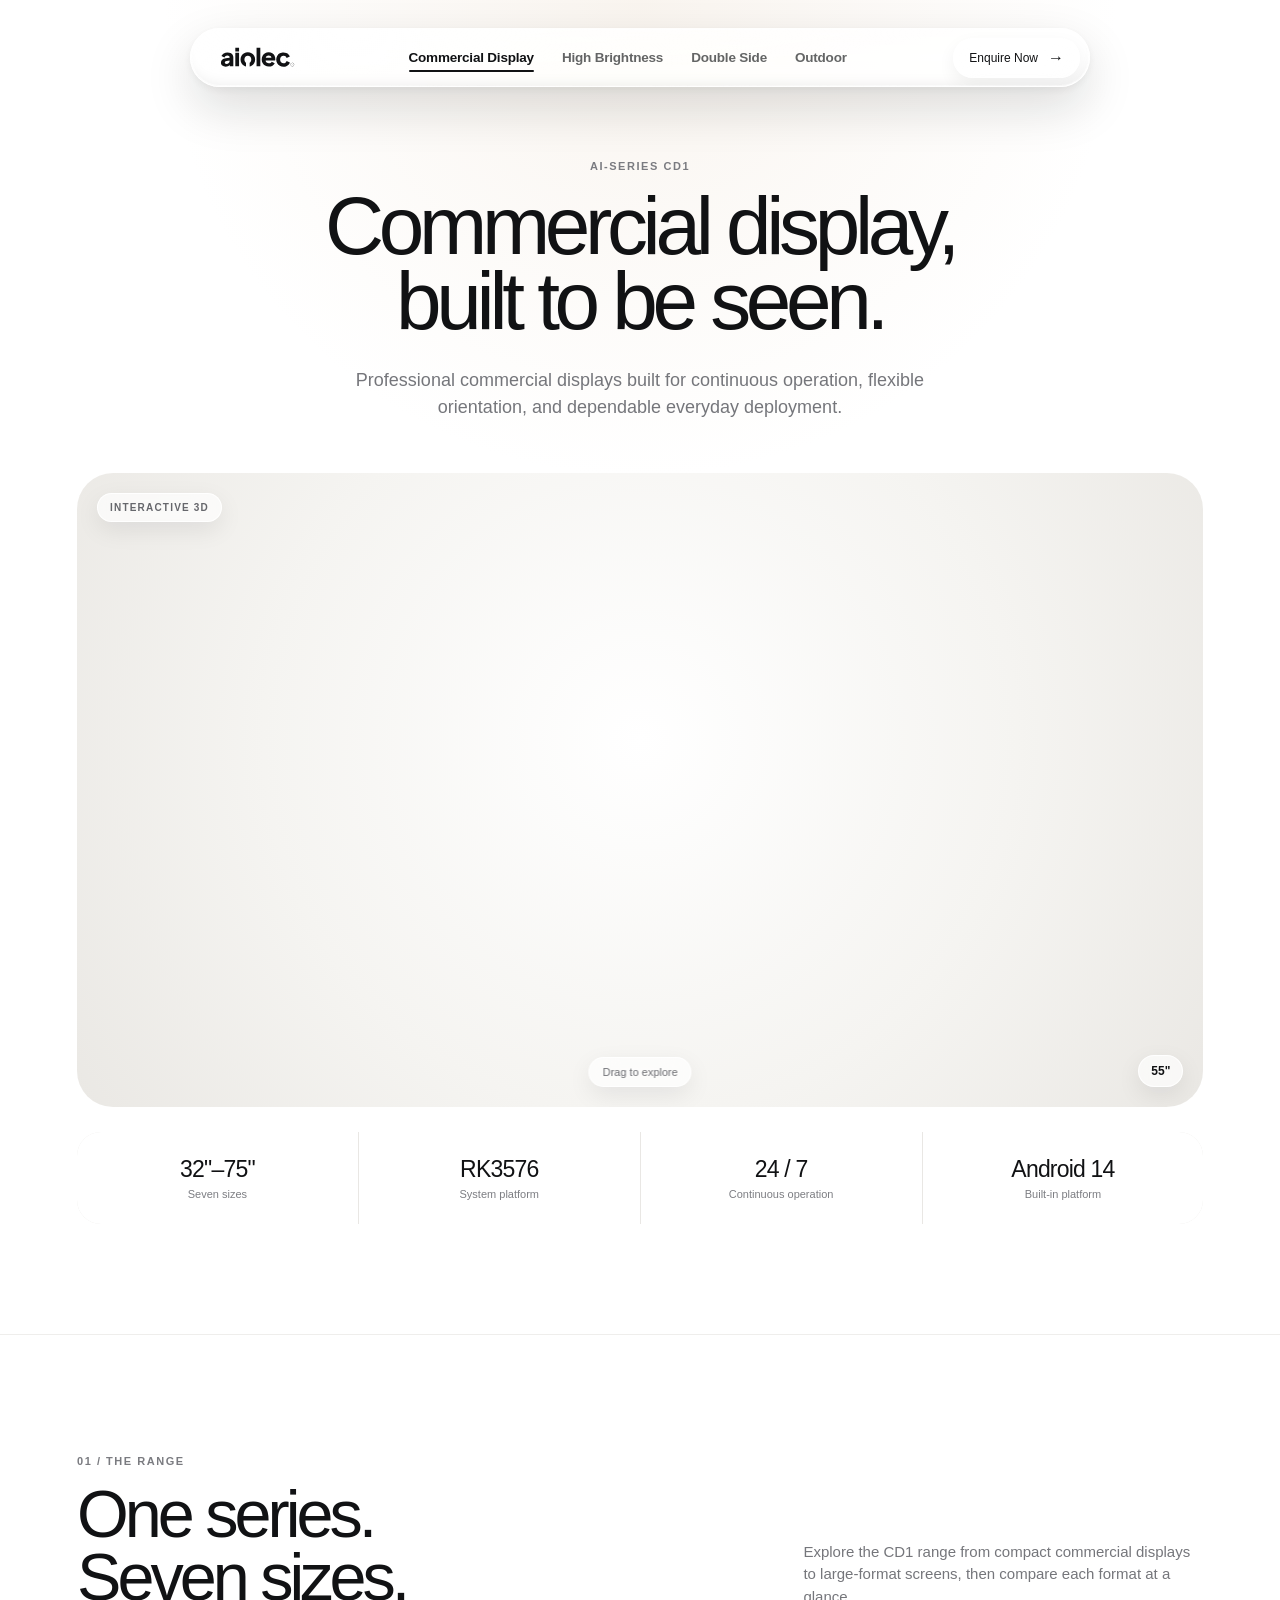
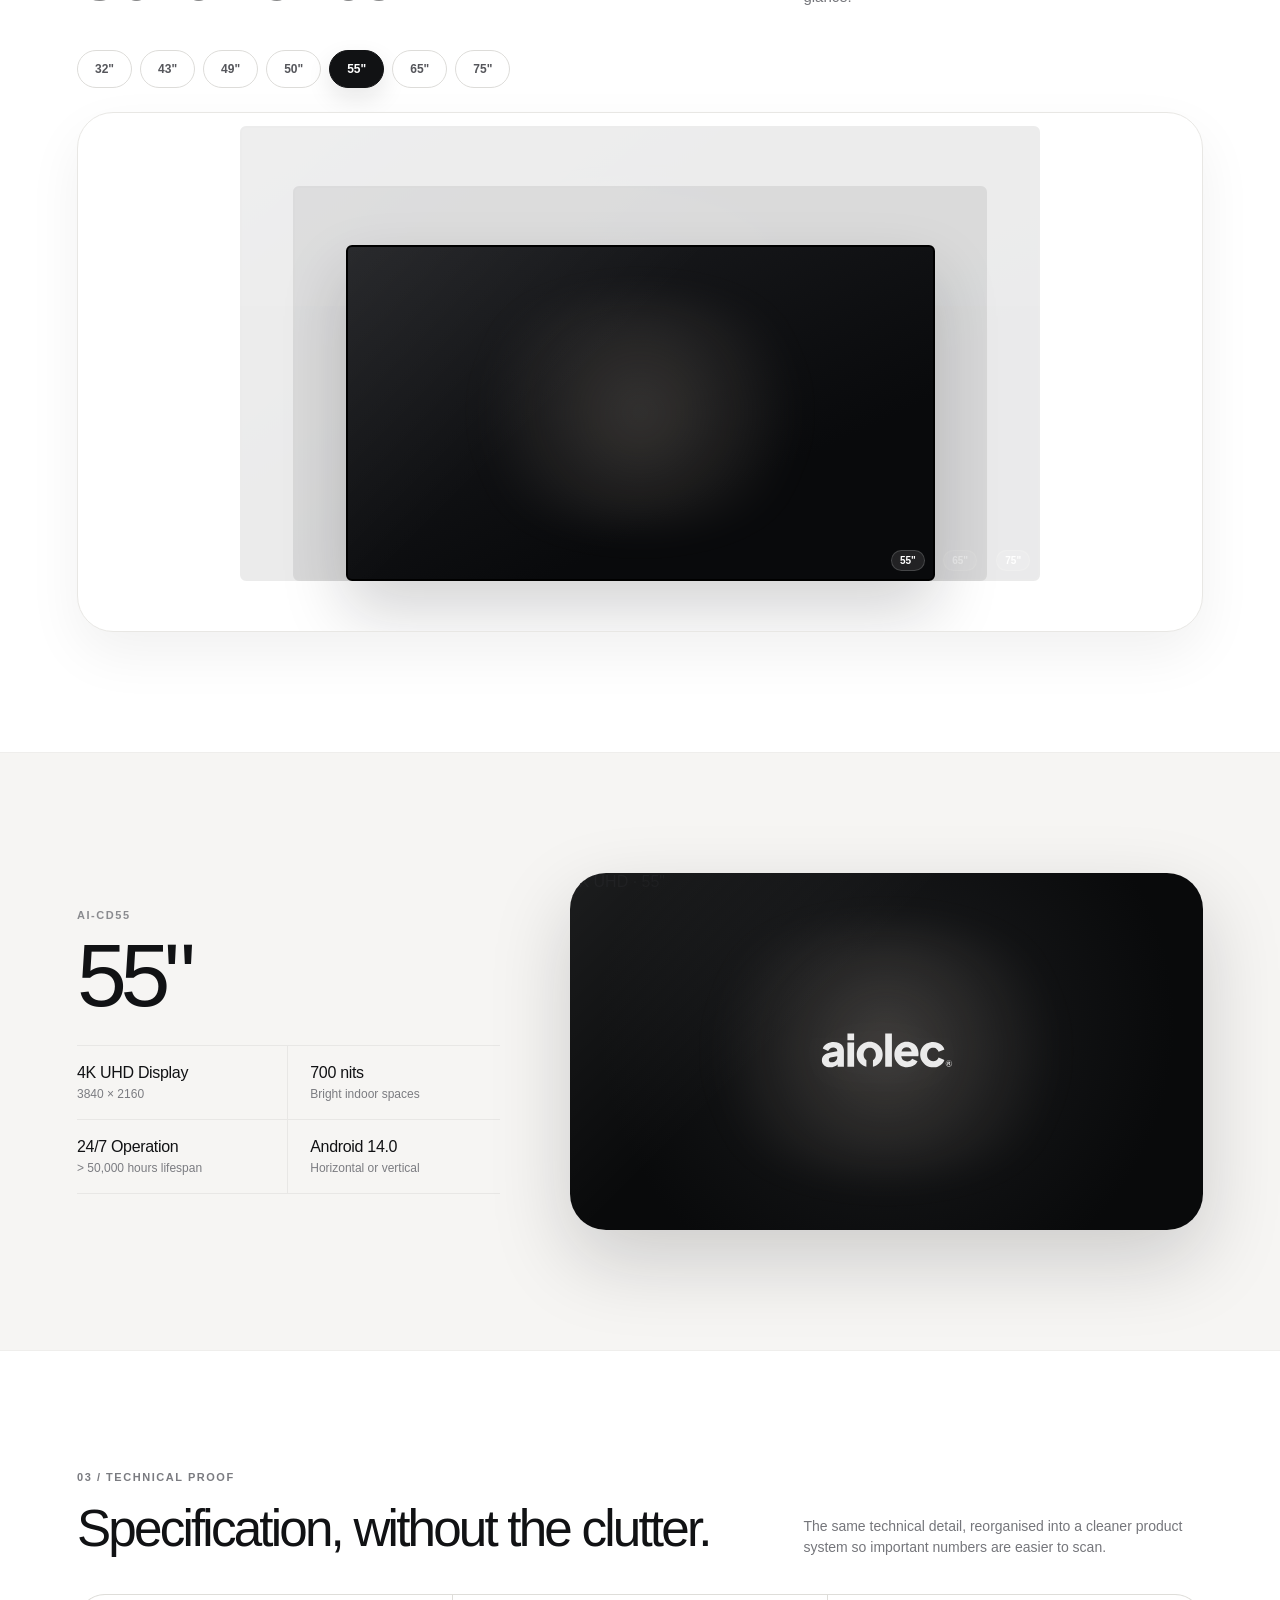
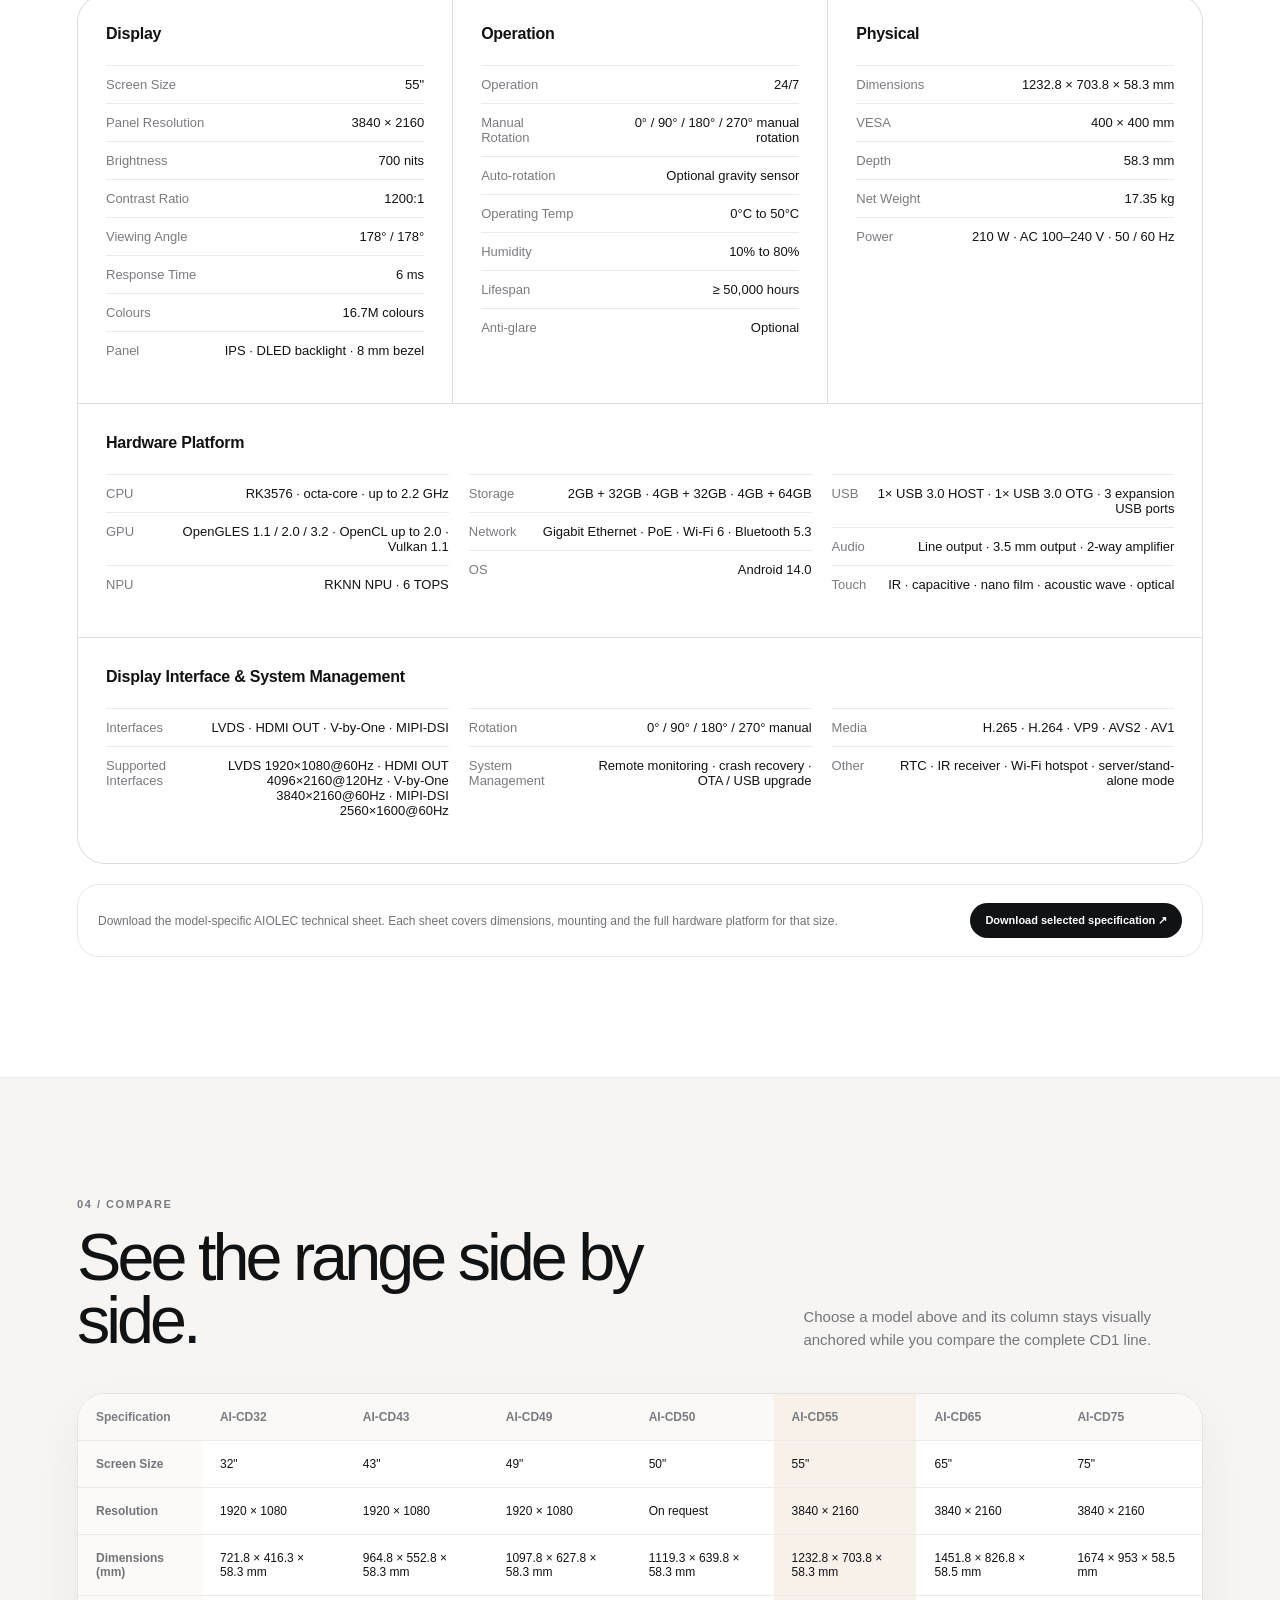
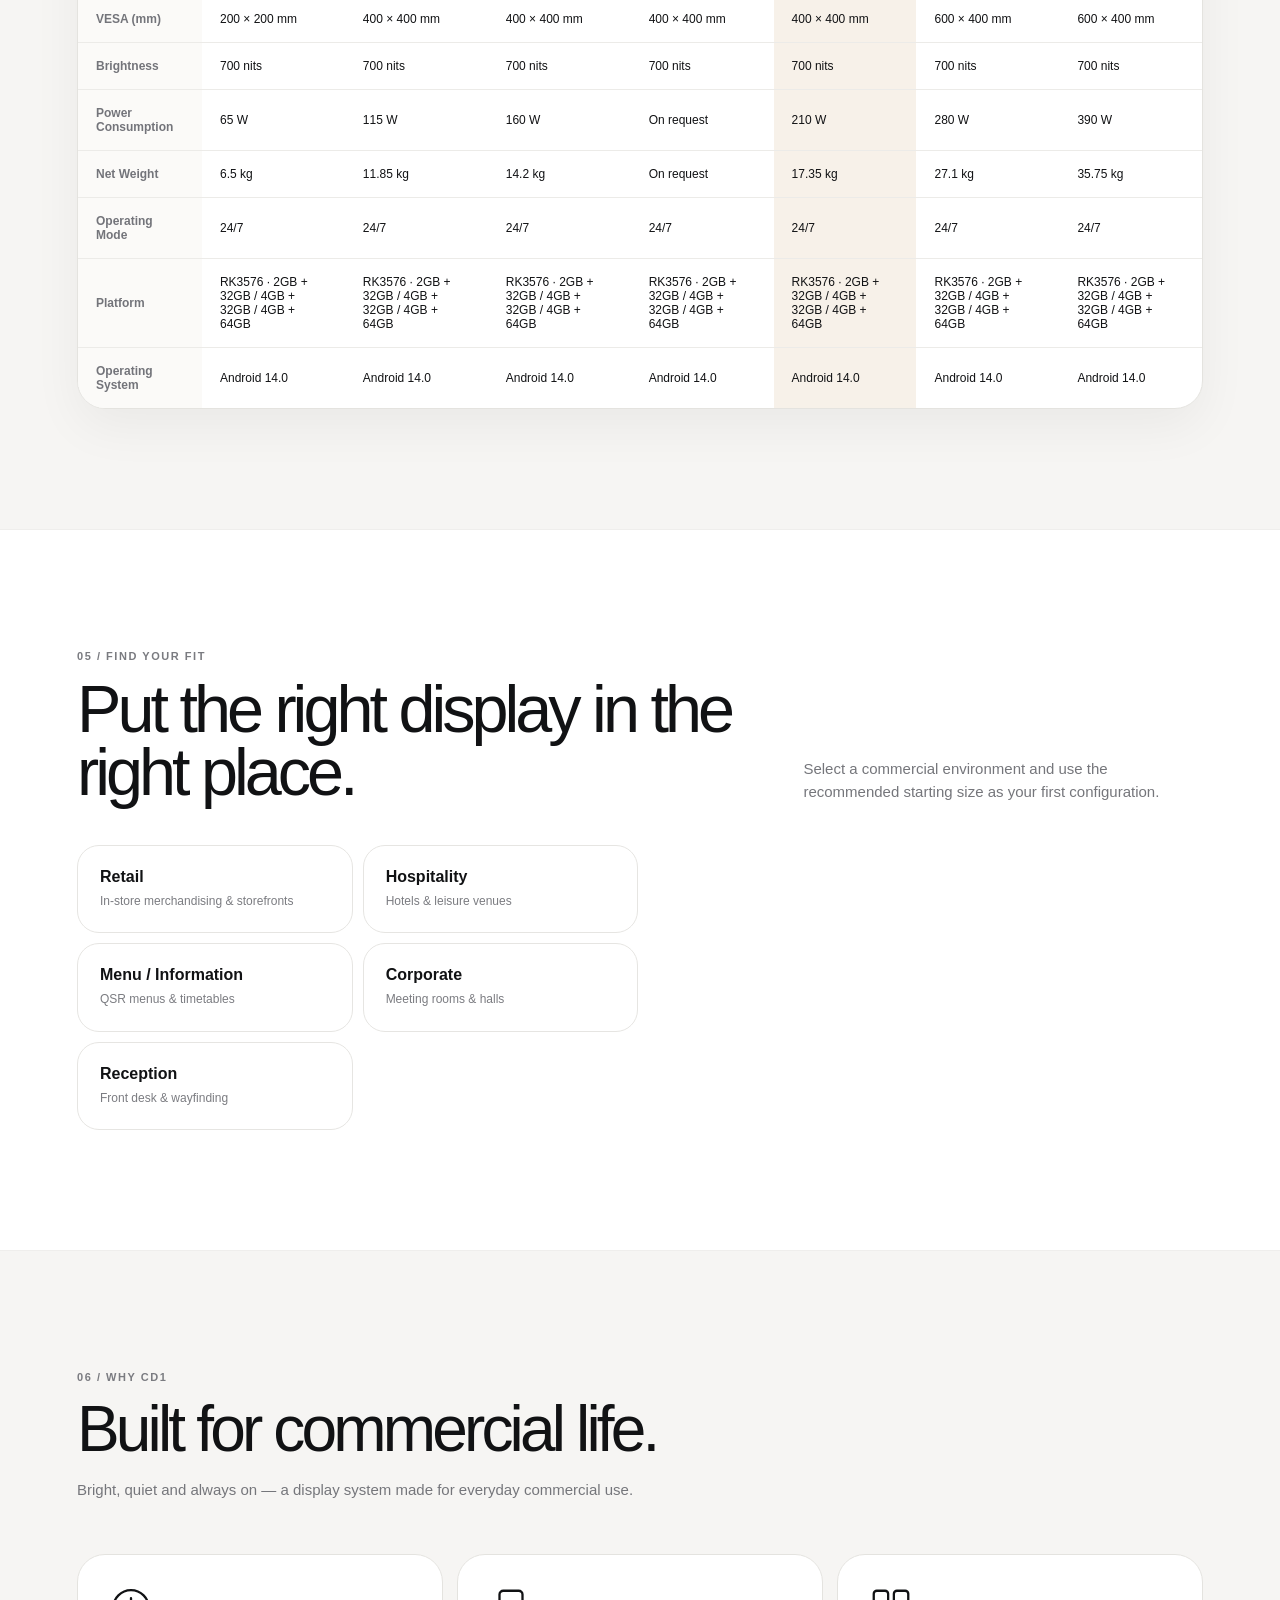
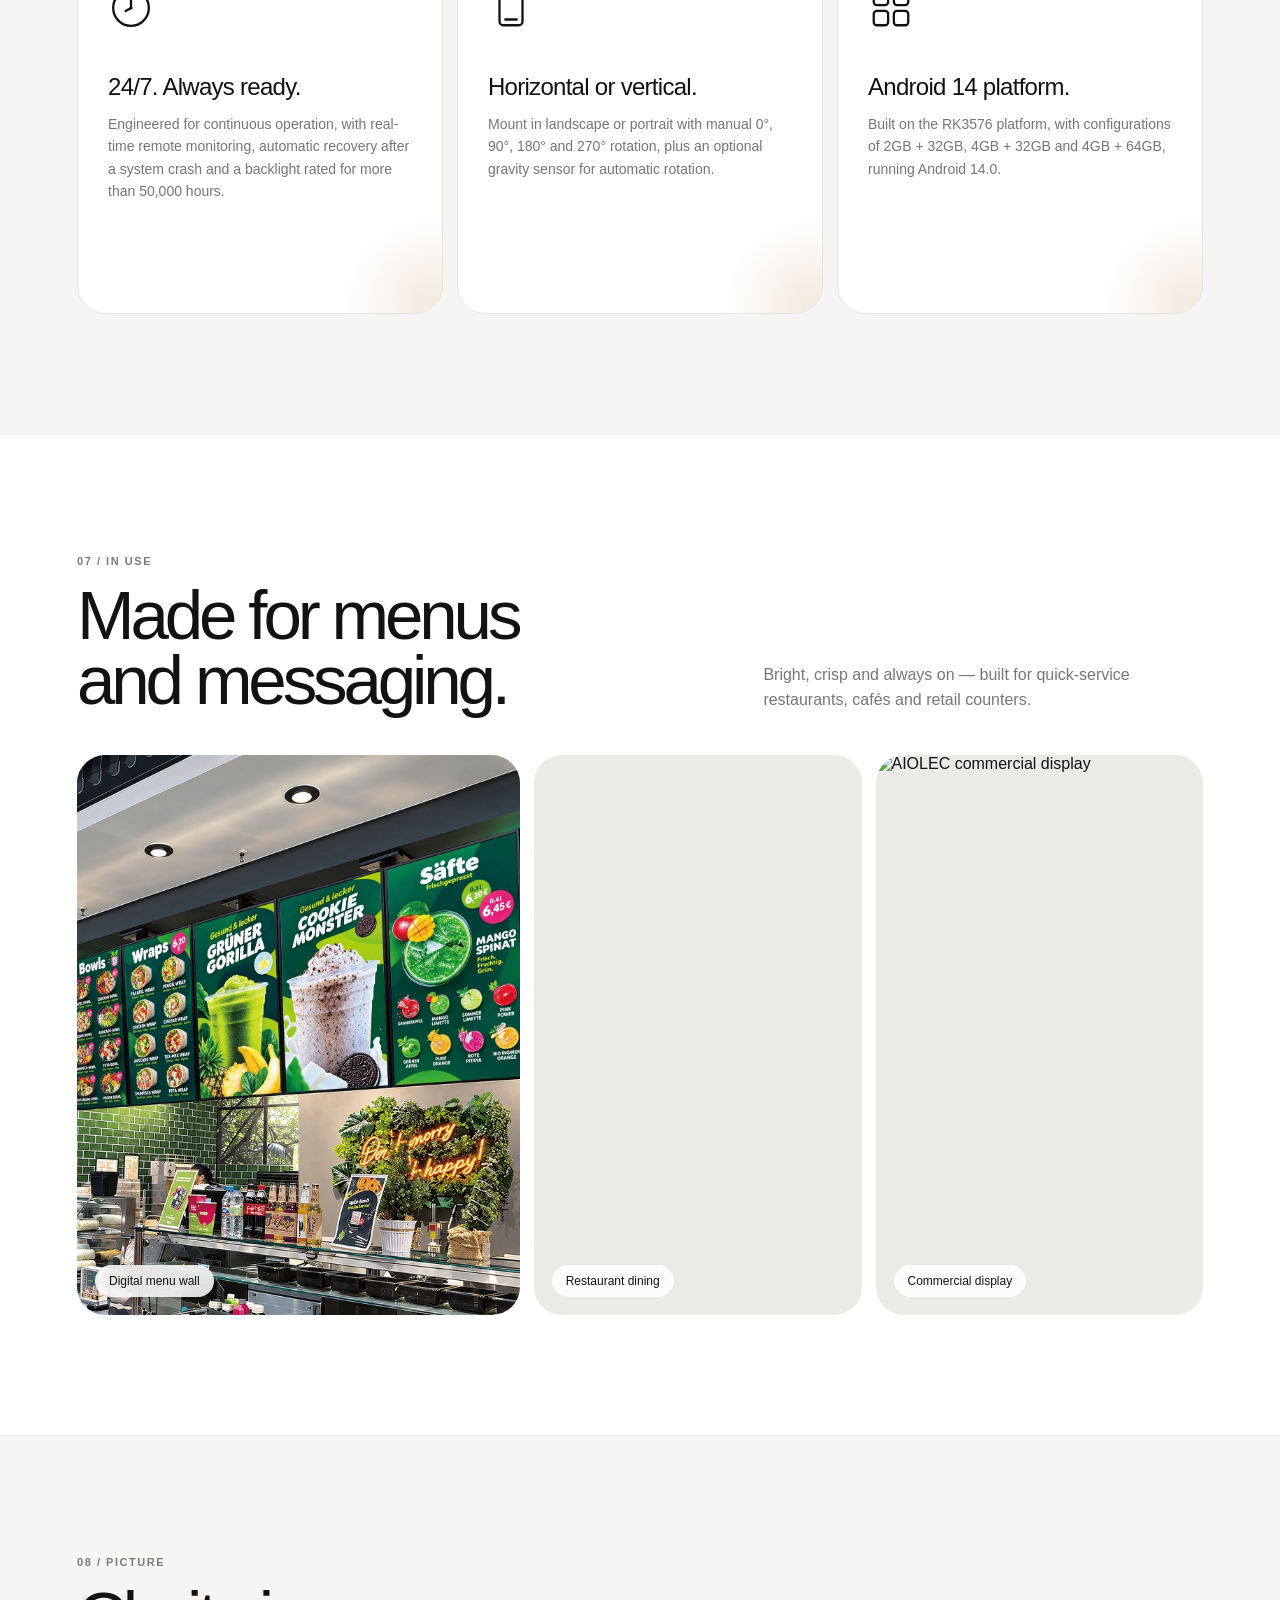
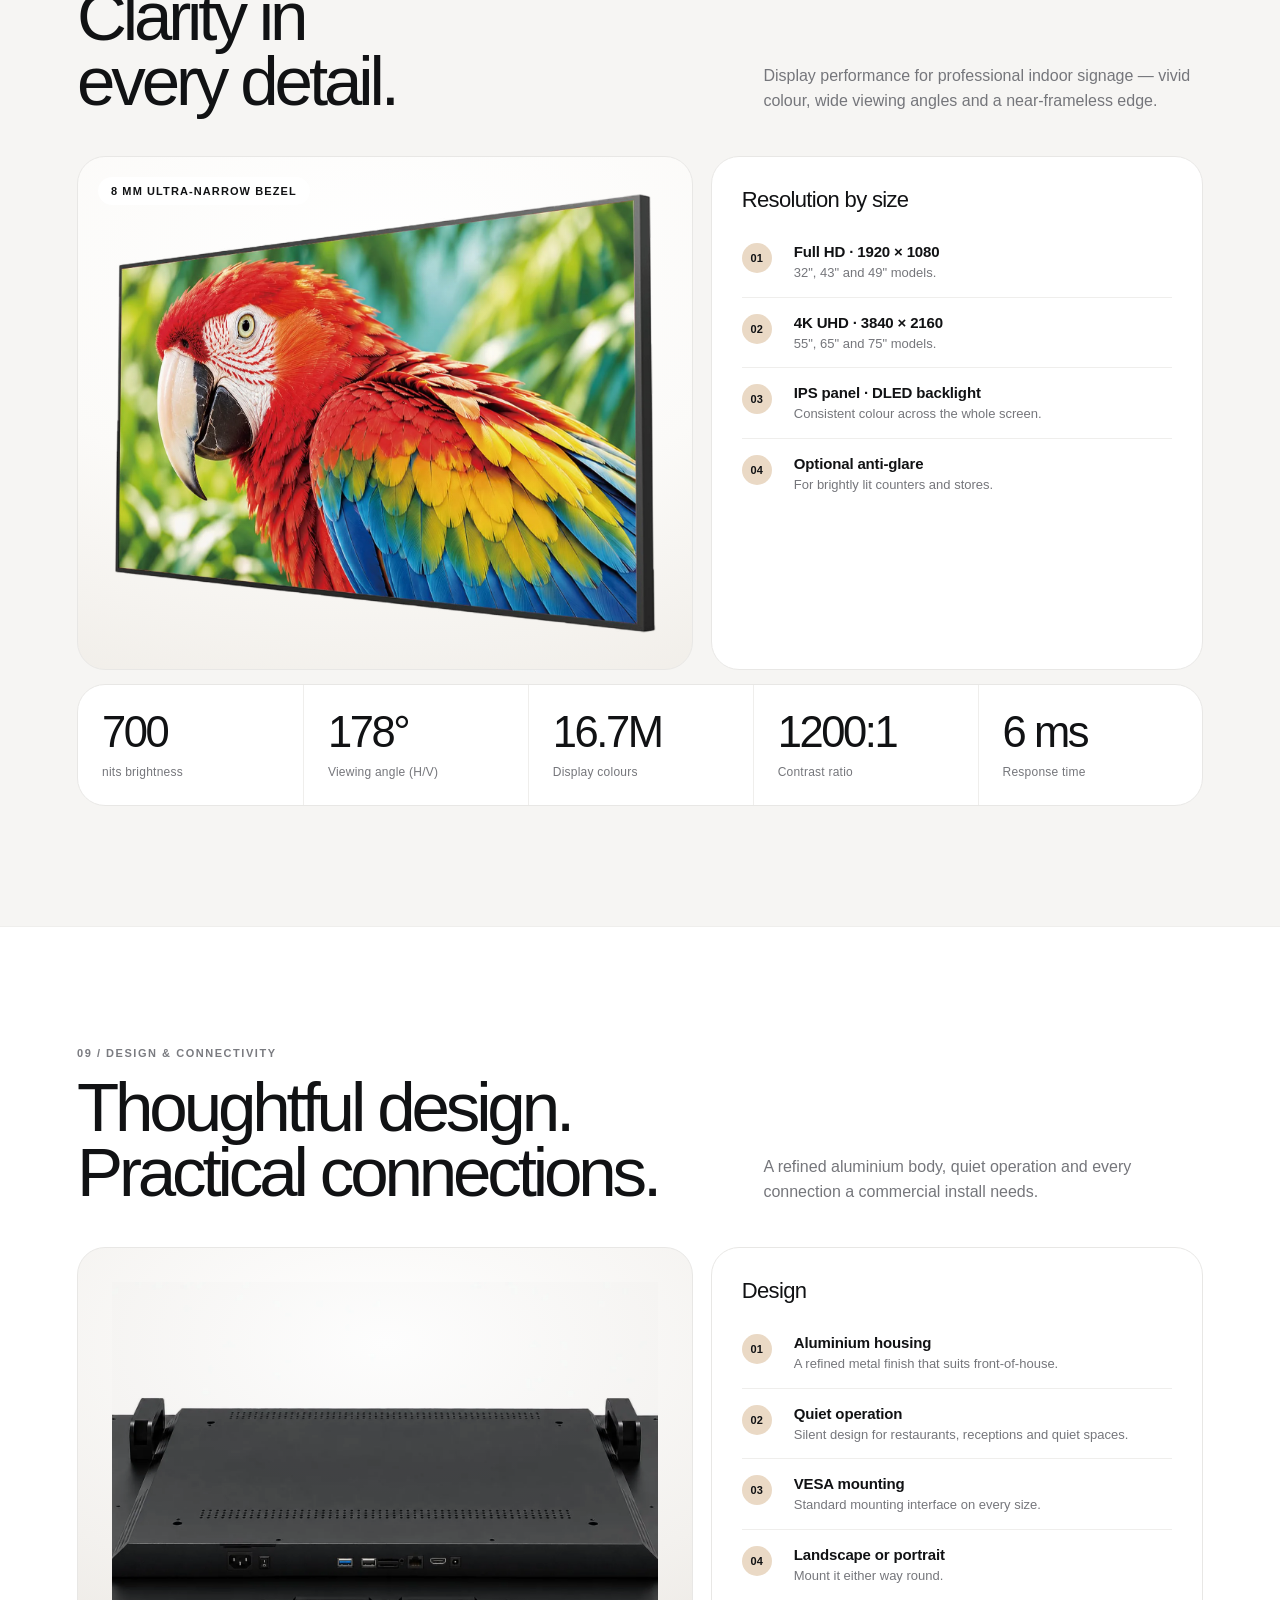
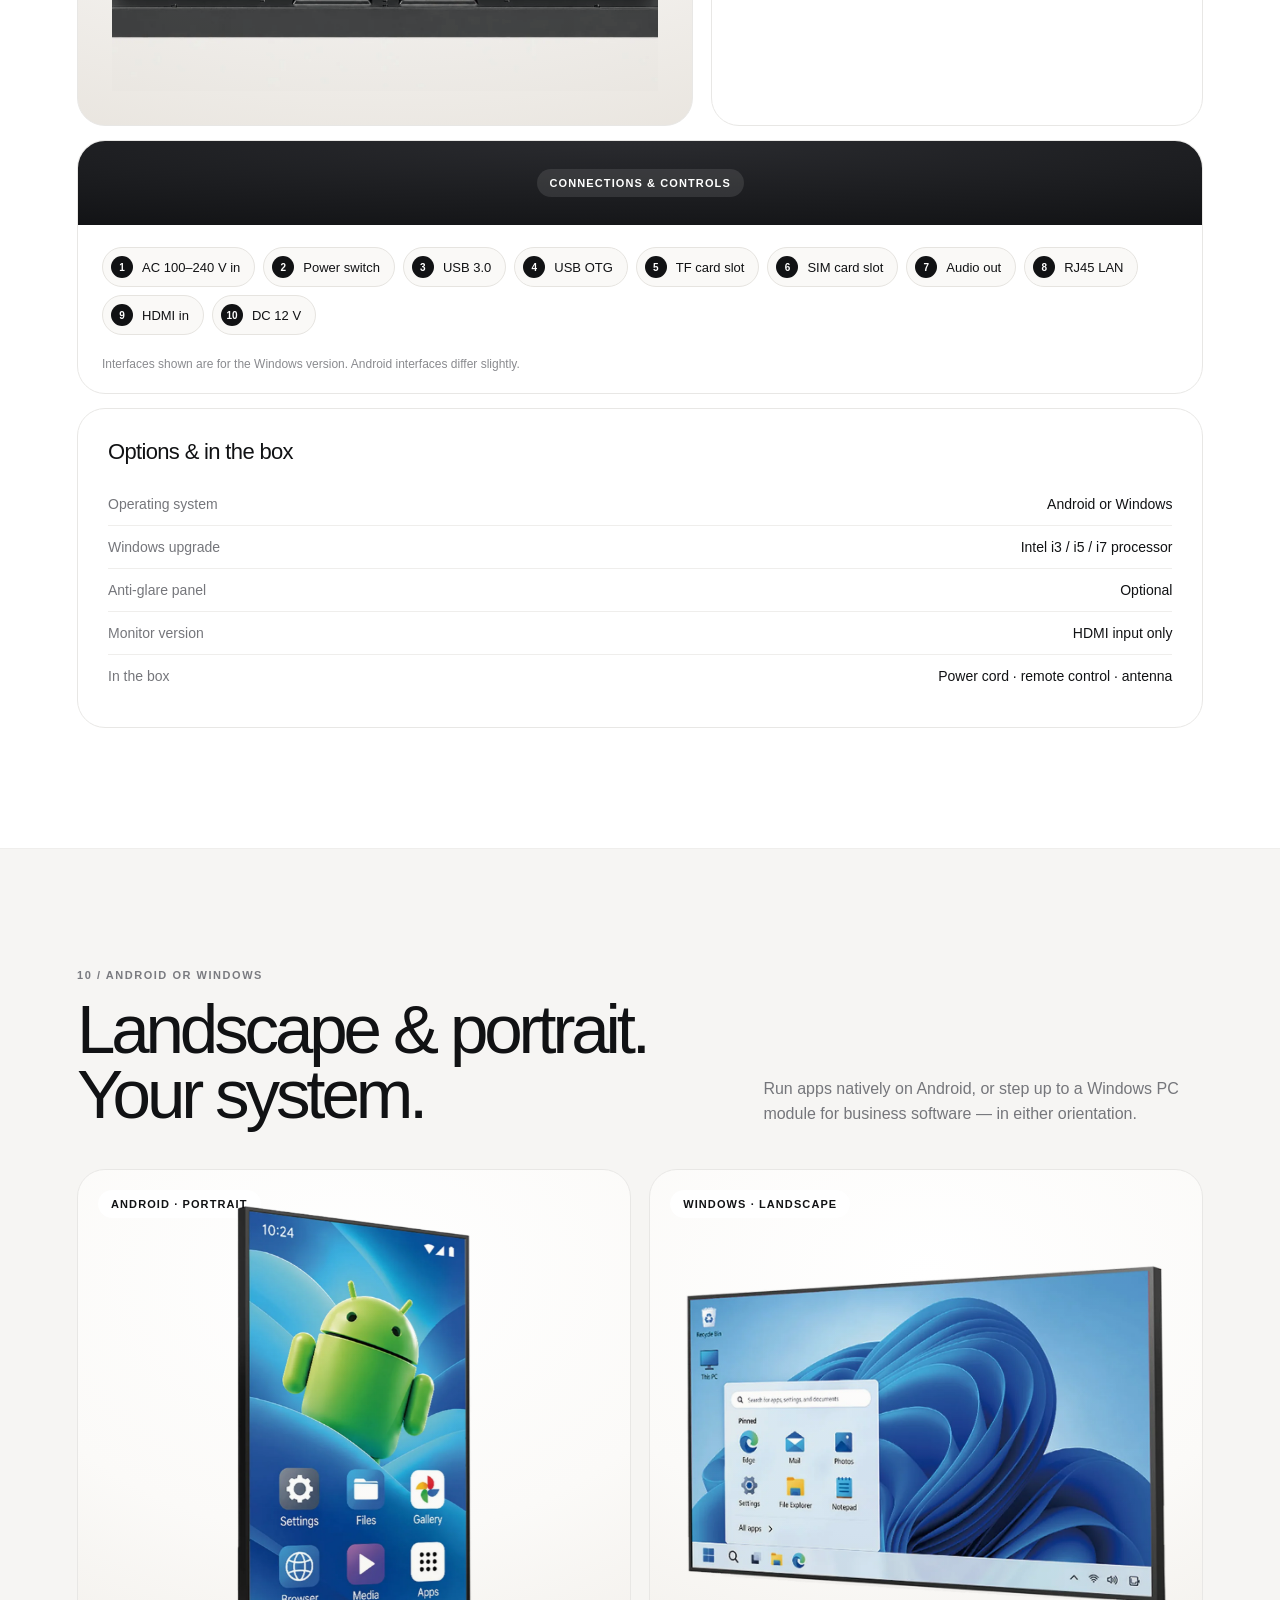
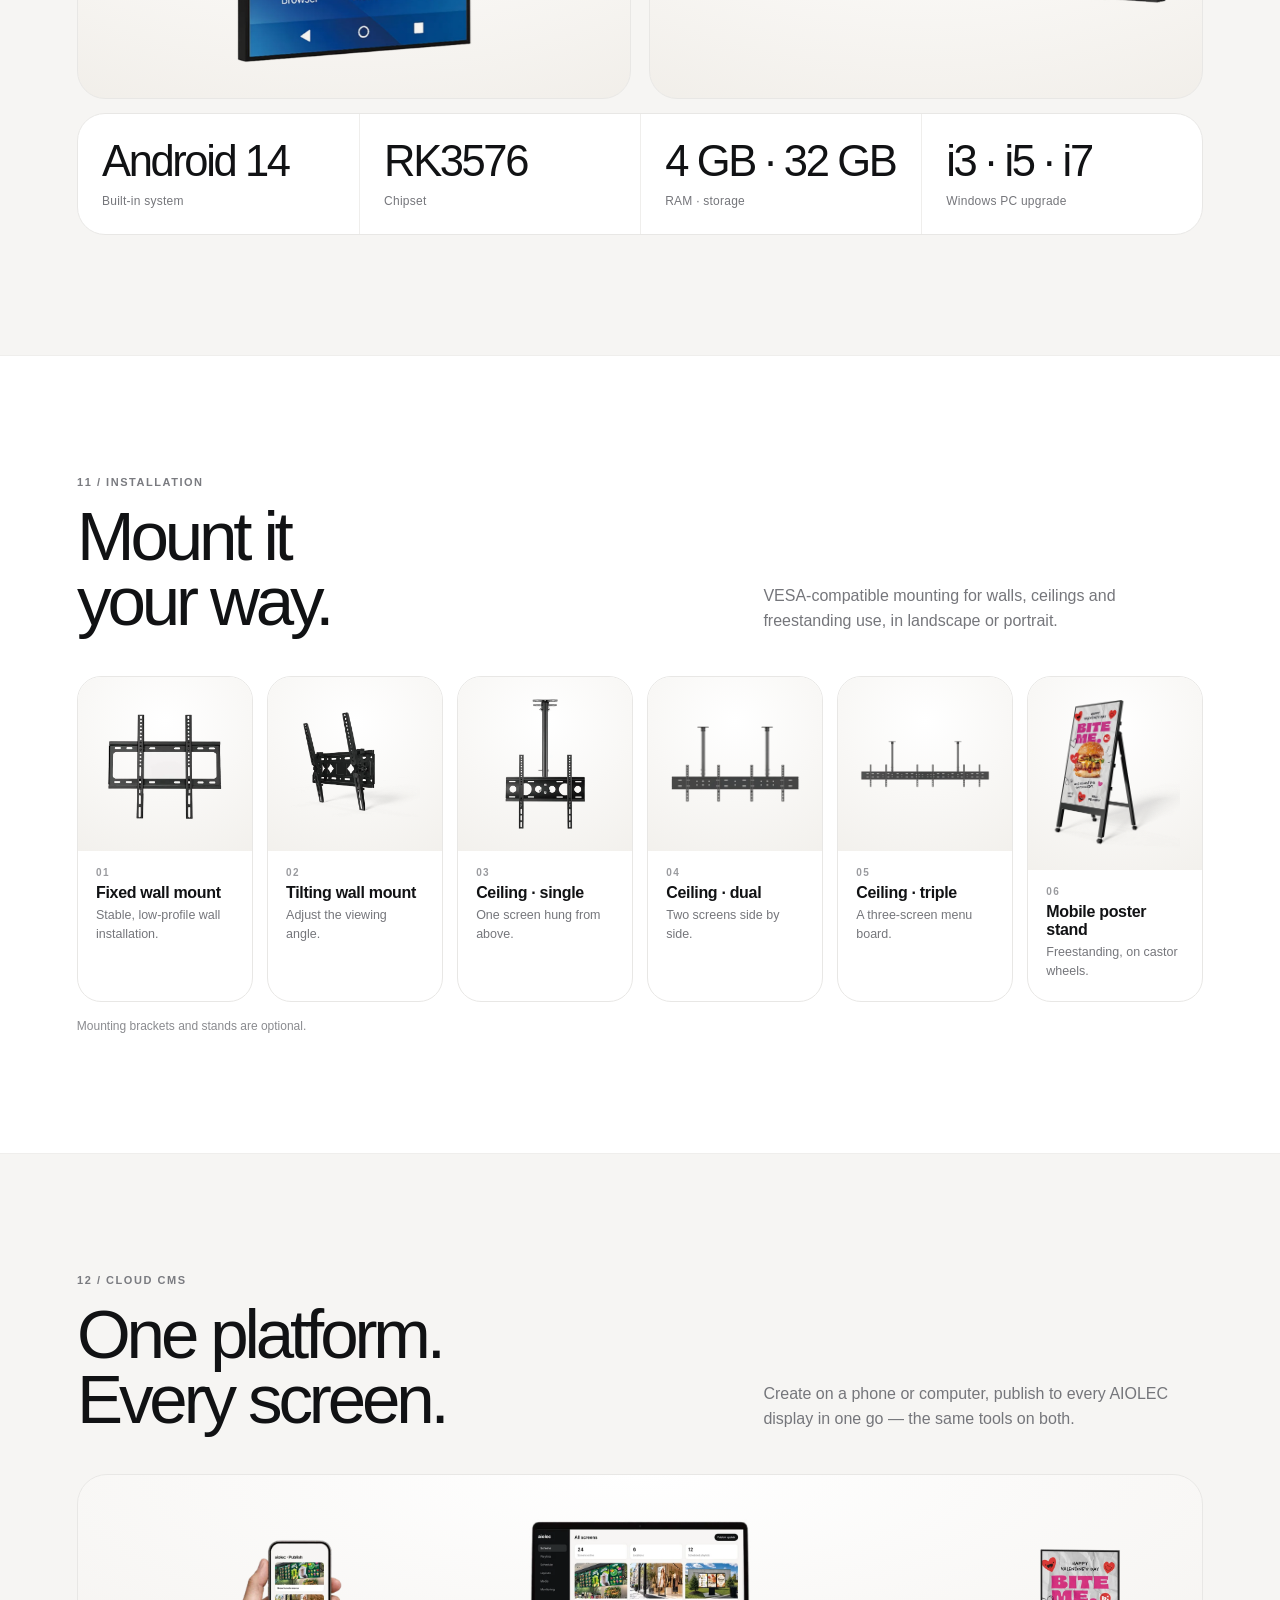
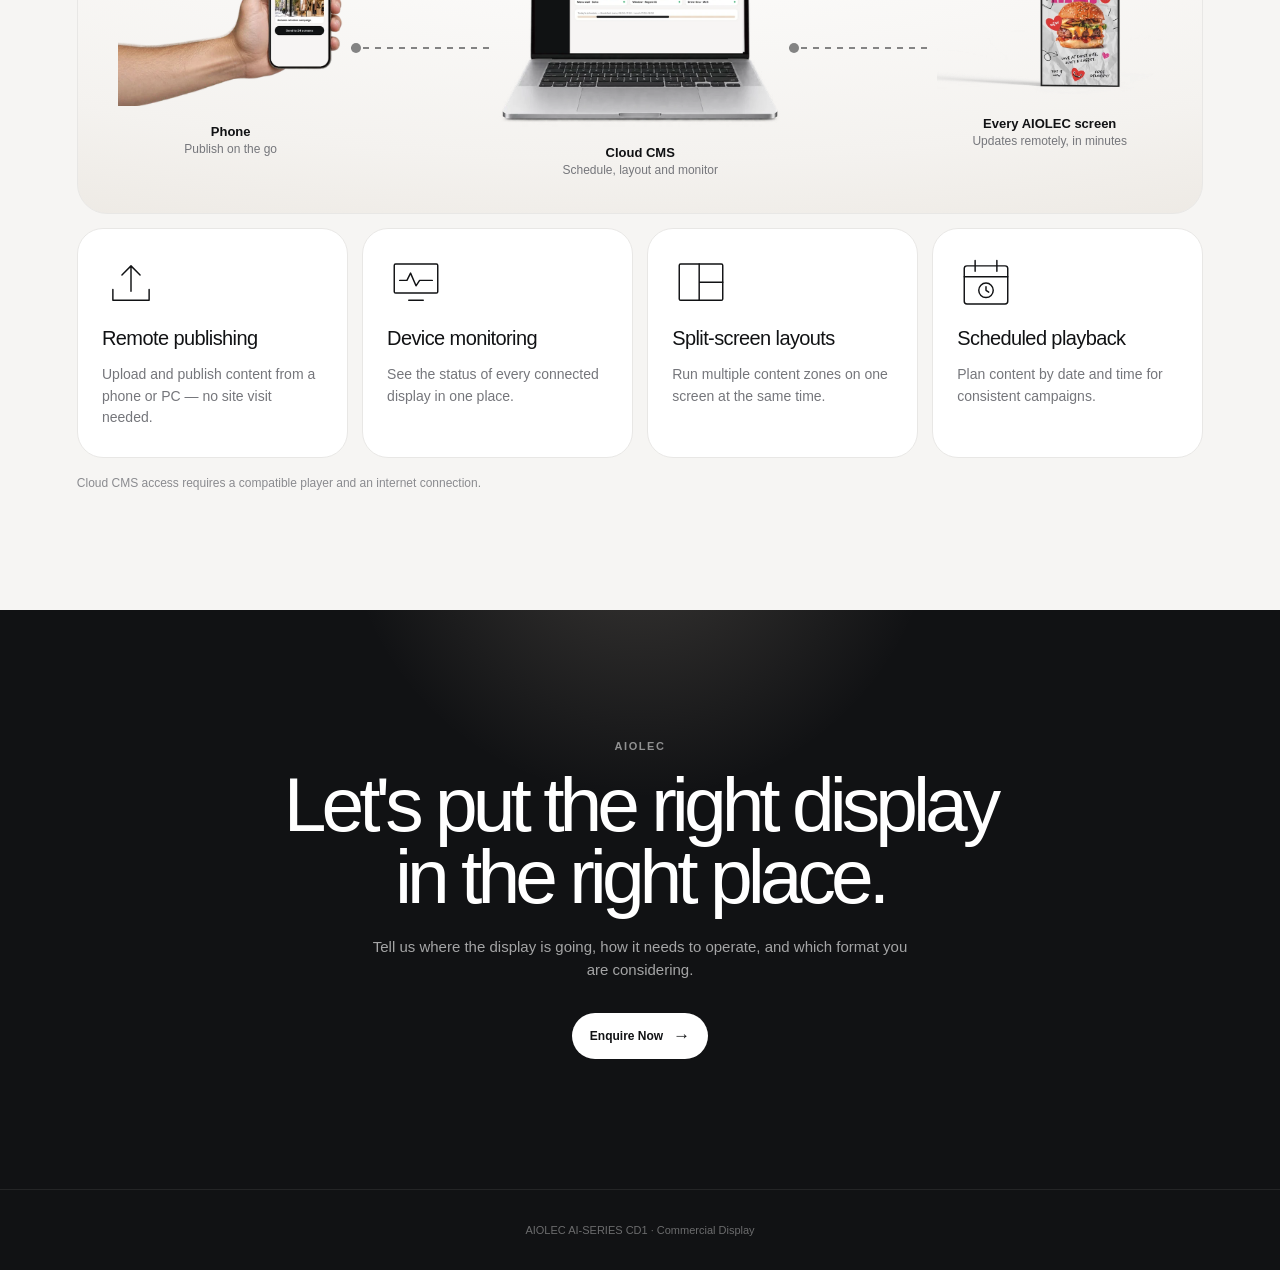
==== commit 67bf22d4: "v2: PDF-render infographics, SEO pass, Outdoor product visuals - HB/CD/DS/OD: render-based infograph" ====
--- a/cd.html
+++ b/cd.html
@@ -1,10 +1,35 @@
 <!DOCTYPE html>
 
-<html lang="en">
+<html lang="en-GB">
 <head>
 <meta charset="utf-8"/>
 <meta content="width=device-width, initial-scale=1" name="viewport"/>
-<title>AIOLEC AI-SERIES CD1 — Commercial Display</title>
+<title>Commercial Display 32–75" | AIOLEC AI-SERIES CD1</title>
+<!-- SEO:START -->
+<meta name="description" content="AIOLEC CD1 commercial display: 32 to 75 inch, 700 nits, 8 mm bezel, Android or Windows, 24/7 operation. Built for digital menu boards and indoor signage.">
+<link rel="canonical" href="https://www.aiolec.com/cd.html">
+<meta name="robots" content="index, follow, max-image-preview:large">
+<meta name="theme-color" content="#111214">
+<link rel="icon" href="favicon.ico" sizes="any">
+<link rel="icon" href="favicon.svg" type="image/svg+xml">
+<link rel="apple-touch-icon" href="apple-touch-icon.png">
+<link rel="manifest" href="site.webmanifest">
+<meta property="og:site_name" content="AIOLEC">
+<meta property="og:type" content="product">
+<meta property="og:title" content="Commercial Display 32–75&quot; | AIOLEC AI-SERIES CD1">
+<meta property="og:description" content="AIOLEC CD1 commercial display: 32 to 75 inch, 700 nits, 8 mm bezel, Android or Windows, 24/7 operation. Built for digital menu boards and indoor signage.">
+<meta property="og:url" content="https://www.aiolec.com/cd.html">
+<meta property="og:image" content="https://www.aiolec.com/assets/og-cd.jpg">
+<meta property="og:image:width" content="1200"><meta property="og:image:height" content="630">
+<meta property="og:locale" content="en_GB">
+<meta name="twitter:card" content="summary_large_image">
+<meta name="twitter:title" content="Commercial Display 32–75&quot; | AIOLEC AI-SERIES CD1">
+<meta name="twitter:description" content="AIOLEC CD1 commercial display: 32 to 75 inch, 700 nits, 8 mm bezel, Android or Windows, 24/7 operation. Built for digital menu boards and indoor signage.">
+<meta name="twitter:image" content="https://www.aiolec.com/assets/og-cd.jpg">
+<script type="application/ld+json">{"@context":"https://schema.org","@graph":[{"@type":"Organization","@id":"https://www.aiolec.com/#org","name":"AIOLEC","url":"https://www.aiolec.com/","logo":"https://www.aiolec.com/assets/icon-512.png","email":"hello@aiolec.com","description":"Commercial digital signage and display technology for retail, hospitality and public spaces."},{"@type":"Product","@id":"https://www.aiolec.com/cd.html#product","name":"AIOLEC AI-SERIES CD1 Commercial Display","model":"AI-SERIES CD1","brand":{"@type":"Brand","name":"AIOLEC"},"manufacturer":{"@id":"https://www.aiolec.com/#org"},"category":"Digital signage display","description":"AIOLEC CD1 commercial display: 32 to 75 inch, 700 nits, 8 mm bezel, Android or Windows, 24/7 operation. Built for digital menu boards and indoor signage.","url":"https://www.aiolec.com/cd.html","image":["https://www.aiolec.com/assets/cd-clarity.webp","https://www.aiolec.com/assets/commercial-display.webp","https://www.aiolec.com/assets/cd-pdf-menu-wall.webp"]},{"@type":"BreadcrumbList","itemListElement":[{"@type":"ListItem","position":1,"name":"Home","item":"https://www.aiolec.com/"},{"@type":"ListItem","position":2,"name":"Commercial Display","item":"https://www.aiolec.com/cd.html"}]}]}</script>
+<!-- SEO:END -->
+<link rel="preconnect" href="https://cdnjs.cloudflare.com" crossorigin>
+<link rel="preconnect" href="https://cdn.jsdelivr.net" crossorigin>
 <style>
 :root{
   --ink:#111214;
@@ -486,10 +511,12 @@
 </div>
 </section>
 <!-- AX:START -->
-<section class="ax-section"><div class="container"><div class="ax-head reveal"><div><span class="eyebrow">07 / IN USE</span><h2>Made for menus<br>and messaging.</h2></div><p>Bright, crisp and always on — built for quick-service restaurants, cafés and retail counters.</p></div><div class="ax-gallery three reveal"><figure><img src="assets/cd-pdf-menu-wall.webp" alt="AIOLEC commercial displays as a digital menu wall above a juice bar" loading="lazy" decoding="async"><figcaption>Digital menu wall</figcaption></figure><figure><img src="assets/cd-pdf-restaurant.webp" alt="AIOLEC commercial display in a restaurant dining area" loading="lazy" decoding="async"><figcaption>Restaurant dining</figcaption></figure><figure><img src="assets/commercial-display.webp" alt="AIOLEC commercial display" loading="lazy" decoding="async"><figcaption>Commercial display</figcaption></figure></div></div></section>
-<section class="ax-section soft"><div class="container"><div class="ax-head reveal"><div><span class="eyebrow">08 / DESIGN &amp; CONNECTIVITY</span><h2>Thoughtful design.<br>Practical connections.</h2></div><p>A refined aluminium body, quiet operation and every connection a commercial install needs.</p></div><div class="ax-cards  reveal"><article class="ax-card"><svg viewBox="0 0 64 64" fill="none" stroke="currentColor" stroke-width="1.6" stroke-linecap="round" stroke-linejoin="round" aria-hidden="true"><path d="M10 20l22-12 22 12v24L32 56 10 44z"/><path d="M10 20l22 12 22-12M32 32v24"/></svg><h3>Aluminium housing</h3><p>A refined metal finish built for professional environments.</p></article><article class="ax-card"><svg viewBox="0 0 64 64" fill="none" stroke="currentColor" stroke-width="1.6" stroke-linecap="round" stroke-linejoin="round" aria-hidden="true"><path d="M10 26h10l12-10v32L20 38H10z"/><path d="M42 26l12 12M54 26L42 38"/></svg><h3>Quiet operation</h3><p>Designed for quiet spaces like cafés, clinics and offices.</p></article><article class="ax-card"><svg viewBox="0 0 64 64" fill="none" stroke="currentColor" stroke-width="1.6" stroke-linecap="round" stroke-linejoin="round" aria-hidden="true"><rect x="6" y="14" width="52" height="34" rx="1.5"/><rect x="9" y="17" width="46" height="28" rx="0.5" stroke-dasharray="2 2"/><path d="M6 54h6M6 52v4M12 52v4"/></svg><h3>8 mm narrow bezel</h3><p>A slim frame keeps attention on your content.</p></article><article class="ax-card"><svg viewBox="0 0 64 64" fill="none" stroke="currentColor" stroke-width="1.6" stroke-linecap="round" stroke-linejoin="round" aria-hidden="true"><rect x="10" y="10" width="44" height="44" rx="3"/><circle cx="20" cy="20" r="3"/><circle cx="44" cy="20" r="3"/><circle cx="20" cy="44" r="3"/><circle cx="44" cy="44" r="3"/></svg><h3>VESA mounting</h3><p>Standard mounting interface on every size.</p></article></div><div class="ax-split reveal" style="margin-top:14px"><div class="ax-list"><h3>Connections &amp; controls</h3><div class="ax-chips"><span class="ax-chip">AC 100–240 V in</span><span class="ax-chip">Power switch</span><span class="ax-chip">USB 3.0</span><span class="ax-chip">USB OTG</span><span class="ax-chip">TF card slot</span><span class="ax-chip">SIM card slot</span><span class="ax-chip">Audio out</span><span class="ax-chip">RJ45 LAN</span><span class="ax-chip">HDMI in</span><span class="ax-chip">DC 12 V</span></div><p class="ax-note">Interfaces shown are for the Windows version. Android interfaces differ slightly.</p></div><div class="ax-list"><h3>Options &amp; in the box</h3><div class="ax-row"><span>Operating system</span><span>Android or Windows</span></div><div class="ax-row"><span>Windows upgrade</span><span>Intel i3 / i5 / i7 processor</span></div><div class="ax-row"><span>Anti-glare panel</span><span>Optional</span></div><div class="ax-row"><span>Monitor version</span><span>HDMI input only</span></div><div class="ax-row"><span>In the box</span><span>Power cord · remote control · antenna</span></div></div></div></div></section>
-<section class="ax-section"><div class="container"><div class="ax-head reveal"><div><span class="eyebrow">09 / INSTALLATION</span><h2>Mount it<br>your way.</h2></div><p>VESA-compatible mounting for ceilings, walls and freestanding use, in landscape or portrait.</p></div><div class="ax-cards c3 reveal"><article class="ax-card"><svg viewBox="0 0 64 64" fill="none" stroke="currentColor" stroke-width="1.6" stroke-linecap="round" stroke-linejoin="round" aria-hidden="true"><path d="M14 6h36"/><path d="M32 6v12"/><rect x="18" y="18" width="28" height="18" rx="1.5"/></svg><h3>Ceiling · single</h3><p>One screen suspended for menus and wayfinding.</p></article><article class="ax-card"><svg viewBox="0 0 64 64" fill="none" stroke="currentColor" stroke-width="1.6" stroke-linecap="round" stroke-linejoin="round" aria-hidden="true"><path d="M6 6h52"/><path d="M32 6v10"/><path d="M18 16h28"/><rect x="6" y="16" width="25" height="16" rx="1.5"/><rect x="33" y="16" width="25" height="16" rx="1.5"/></svg><h3>Ceiling · dual</h3><p>Two screens side by side for a wider menu.</p></article><article class="ax-card"><svg viewBox="0 0 64 64" fill="none" stroke="currentColor" stroke-width="1.6" stroke-linecap="round" stroke-linejoin="round" aria-hidden="true"><path d="M4 6h56"/><path d="M32 6v10"/><rect x="3" y="16" width="18" height="12" rx="1.5"/><rect x="23" y="16" width="18" height="12" rx="1.5"/><rect x="43" y="16" width="18" height="12" rx="1.5"/></svg><h3>Ceiling · triple</h3><p>A full menu-board row from a single mount.</p></article><article class="ax-card"><svg viewBox="0 0 64 64" fill="none" stroke="currentColor" stroke-width="1.6" stroke-linecap="round" stroke-linejoin="round" aria-hidden="true"><path d="M8 6v52"/><path d="M8 24h8M8 40h8"/><rect x="16" y="18" width="38" height="28" rx="1.5"/></svg><h3>Fixed wall mount</h3><p>Stable, low-profile wall installation.</p></article><article class="ax-card"><svg viewBox="0 0 64 64" fill="none" stroke="currentColor" stroke-width="1.6" stroke-linecap="round" stroke-linejoin="round" aria-hidden="true"><path d="M8 6v52"/><path d="M8 30h10l6-6"/><path d="M24 14l26 6v26l-26-6z"/></svg><h3>Tilting wall mount</h3><p>Angle the screen to suit the viewing position.</p></article><article class="ax-card"><svg viewBox="0 0 64 64" fill="none" stroke="currentColor" stroke-width="1.6" stroke-linecap="round" stroke-linejoin="round" aria-hidden="true"><rect x="20" y="6" width="24" height="36" rx="1.5"/><path d="M24 42l-8 16M40 42l8 16M32 42v16"/></svg><h3>Mobile poster stand</h3><p>Freestanding display that moves where it is needed.</p></article></div><p class="ax-note">Mounting brackets are optional and supplied to order.</p></div></section>
-<section class="ax-section soft" id="cms"><div class="container"><div class="ax-head reveal"><div><span class="eyebrow">10 / CLOUD CMS</span><h2>One platform.<br>Every screen.</h2></div><p>Manage content across every AIOLEC display from a phone or computer, with the same tools on both.</p></div><div class="ax-flow reveal"><div class="ax-flow-step"><svg viewBox="0 0 64 64" fill="none" stroke="currentColor" stroke-width="1.6" stroke-linecap="round" stroke-linejoin="round" aria-hidden="true"><rect x="6" y="14" width="34" height="22" rx="2"/><path d="M2 40h42"/><rect x="44" y="18" width="16" height="28" rx="3"/><path d="M50 42h4"/></svg><h3>Phone or computer</h3><p>Create and upload content from anywhere.</p></div><div class="ax-flow-arrow"><i></i></div><div class="ax-flow-step"><svg viewBox="0 0 64 64" fill="none" stroke="currentColor" stroke-width="1.6" stroke-linecap="round" stroke-linejoin="round" aria-hidden="true"><path d="M18 44h30a10 10 0 0 0 0-20 14 14 0 0 0-27-2A11 11 0 0 0 18 44z"/><path d="M32 38V26M27 31l5-5 5 5"/></svg><h3>Cloud CMS</h3><p>Organise, schedule and distribute.</p></div><div class="ax-flow-arrow"><i></i></div><div class="ax-flow-step"><svg viewBox="0 0 64 64" fill="none" stroke="currentColor" stroke-width="1.6" stroke-linecap="round" stroke-linejoin="round" aria-hidden="true"><rect x="8" y="10" width="48" height="30" rx="1.5"/><path d="M26 40l-2 10M38 40l2 10M20 50h24"/><path d="M14 16h14M14 21h9"/><rect x="32" y="16" width="18" height="18" rx="1"/></svg><h3>AIOLEC display</h3><p>Content updates on screen remotely.</p></div></div><div class="ax-cards  reveal"><article class="ax-card"><svg viewBox="0 0 64 64" fill="none" stroke="currentColor" stroke-width="1.6" stroke-linecap="round" stroke-linejoin="round" aria-hidden="true"><path d="M32 40V12M22 22l10-10 10 10"/><path d="M12 38v12h40V38"/></svg><h3>Remote publishing</h3><p>Upload and publish content from a phone or PC — no site visit needed.</p></article><article class="ax-card"><svg viewBox="0 0 64 64" fill="none" stroke="currentColor" stroke-width="1.6" stroke-linecap="round" stroke-linejoin="round" aria-hidden="true"><rect x="8" y="10" width="48" height="32" rx="1.5"/><path d="M14 28h8l4-8 6 14 4-6h14"/><path d="M24 50h16"/></svg><h3>Device monitoring</h3><p>See the status of every connected display in one place.</p></article><article class="ax-card"><svg viewBox="0 0 64 64" fill="none" stroke="currentColor" stroke-width="1.6" stroke-linecap="round" stroke-linejoin="round" aria-hidden="true"><rect x="8" y="10" width="48" height="40" rx="1.5"/><path d="M30 10v40M30 30h26"/></svg><h3>Split-screen layouts</h3><p>Run multiple content zones on one screen at the same time.</p></article><article class="ax-card"><svg viewBox="0 0 64 64" fill="none" stroke="currentColor" stroke-width="1.6" stroke-linecap="round" stroke-linejoin="round" aria-hidden="true"><rect x="8" y="12" width="48" height="42" rx="3"/><path d="M8 24h48M20 6v12M44 6v12"/><circle cx="32" cy="39" r="8"/><path d="M32 35v4l3 2"/></svg><h3>Scheduled playback</h3><p>Plan content by date and time for consistent campaigns.</p></article></div><p class="ax-note">Cloud CMS access requires a compatible player and an internet connection.</p></div></section>
+<section class="ax-section"><div class="container"><div class="ax-head reveal"><div><span class="eyebrow">07 / IN USE</span><h2>Made for menus<br>and messaging.</h2></div><p>Bright, crisp and always on — built for quick-service restaurants, cafés and retail counters.</p></div><div class="ax-gallery three reveal"><figure><img src="assets/cd-pdf-menu-wall.webp" alt="AIOLEC commercial displays as a digital menu wall above a juice bar" loading="lazy" decoding="async" width="1600" height="1600"><figcaption>Digital menu wall</figcaption></figure><figure><img src="assets/cd-pdf-restaurant.webp" alt="AIOLEC commercial display in a restaurant dining area" loading="lazy" decoding="async" width="1536" height="1024"><figcaption>Restaurant dining</figcaption></figure><figure><img src="assets/commercial-display.webp" alt="AIOLEC commercial display" loading="lazy" decoding="async" width="1536" height="1024"><figcaption>Commercial display</figcaption></figure></div></div></section>
+<section class="ax-section soft"><div class="container"><div class="ax-head reveal"><div><span class="eyebrow">08 / PICTURE</span><h2>Clarity in<br>every detail.</h2></div><p>Display performance for professional indoor signage — vivid colour, wide viewing angles and a near-frameless edge.</p></div><div class="ax-info reveal"><div class="ax-stage"><span class="ax-badge">8 mm ultra-narrow bezel</span><img src="assets/cd-clarity.webp" alt="AIOLEC CD1 commercial display showing a vivid, detailed image" width="1487" height="1211" loading="lazy" decoding="async"></div><div class="ax-callouts"><h3>Resolution by size</h3><div class="ax-co"><i>01</i><div><b>Full HD · 1920 × 1080</b><span>32", 43" and 49" models.</span></div></div><div class="ax-co"><i>02</i><div><b>4K UHD · 3840 × 2160</b><span>55", 65" and 75" models.</span></div></div><div class="ax-co"><i>03</i><div><b>IPS panel · DLED backlight</b><span>Consistent colour across the whole screen.</span></div></div><div class="ax-co"><i>04</i><div><b>Optional anti-glare</b><span>For brightly lit counters and stores.</span></div></div></div></div><div class="ax-big  reveal"><div><strong>700</strong><span>nits brightness</span></div><div><strong>178°</strong><span>Viewing angle (H/V)</span></div><div><strong>16.7M</strong><span>Display colours</span></div><div><strong>1200:1</strong><span>Contrast ratio</span></div><div><strong>6 ms</strong><span>Response time</span></div></div></div></section>
+<section class="ax-section"><div class="container"><div class="ax-head reveal"><div><span class="eyebrow">09 / DESIGN &amp; CONNECTIVITY</span><h2>Thoughtful design.<br>Practical connections.</h2></div><p>A refined aluminium body, quiet operation and every connection a commercial install needs.</p></div><div class="ax-info reveal"><div class="ax-stage"><img src="assets/cd-rear.webp" alt="Rear of the AIOLEC CD1 with its connection panel" width="1400" height="1050" loading="lazy" decoding="async"></div><div class="ax-callouts"><h3>Design</h3><div class="ax-co"><i>01</i><div><b>Aluminium housing</b><span>A refined metal finish that suits front-of-house.</span></div></div><div class="ax-co"><i>02</i><div><b>Quiet operation</b><span>Silent design for restaurants, receptions and quiet spaces.</span></div></div><div class="ax-co"><i>03</i><div><b>VESA mounting</b><span>Standard mounting interface on every size.</span></div></div><div class="ax-co"><i>04</i><div><b>Landscape or portrait</b><span>Mount it either way round.</span></div></div></div></div><div class="ax-ports reveal"><div class="strip pad"><span class="ax-badge" style="position:static;background:rgba(255,255,255,.1);color:#fff;padding:8px 13px;border-radius:999px;font-size:11px;font-weight:600;letter-spacing:.1em">CONNECTIONS &amp; CONTROLS</span></div><div class="ax-legend"><span><i>1</i>AC 100–240 V in</span><span><i>2</i>Power switch</span><span><i>3</i>USB 3.0</span><span><i>4</i>USB OTG</span><span><i>5</i>TF card slot</span><span><i>6</i>SIM card slot</span><span><i>7</i>Audio out</span><span><i>8</i>RJ45 LAN</span><span><i>9</i>HDMI in</span><span><i>10</i>DC 12 V</span></div><p class="ax-note" style="margin:0;padding:0 24px 22px">Interfaces shown are for the Windows version. Android interfaces differ slightly.</p></div><div class="ax-split reveal" style="margin-top:14px;grid-template-columns:1fr"><div class="ax-list"><h3>Options &amp; in the box</h3><div class="ax-row"><span>Operating system</span><span>Android or Windows</span></div><div class="ax-row"><span>Windows upgrade</span><span>Intel i3 / i5 / i7 processor</span></div><div class="ax-row"><span>Anti-glare panel</span><span>Optional</span></div><div class="ax-row"><span>Monitor version</span><span>HDMI input only</span></div><div class="ax-row"><span>In the box</span><span>Power cord · remote control · antenna</span></div></div></div></div></section>
+<section class="ax-section soft"><div class="container"><div class="ax-head reveal"><div><span class="eyebrow">10 / ANDROID OR WINDOWS</span><h2>Landscape &amp; portrait.<br>Your system.</h2></div><p>Run apps natively on Android, or step up to a Windows PC module for business software — in either orientation.</p></div><div class="ax-duo reveal"><div class="ax-stage"><span class="ax-badge">Android · portrait</span><img src="assets/cd-android.webp" alt="AIOLEC CD1 in portrait running Android" width="700" height="1354" style="max-height:460px" loading="lazy" decoding="async"></div><div class="ax-stage"><span class="ax-badge">Windows · landscape</span><img src="assets/cd-windows.webp" alt="AIOLEC CD1 in landscape running Windows" width="1100" height="779" loading="lazy" decoding="async"></div></div><div class="ax-big c4 reveal"><div><strong>Android 14</strong><span>Built-in system</span></div><div><strong>RK3576</strong><span>Chipset</span></div><div><strong>4 GB · 32 GB</strong><span>RAM · storage</span></div><div><strong>i3 · i5 · i7</strong><span>Windows PC upgrade</span></div></div></div></section>
+<section class="ax-section"><div class="container"><div class="ax-head reveal"><div><span class="eyebrow">11 / INSTALLATION</span><h2>Mount it<br>your way.</h2></div><p>VESA-compatible mounting for walls, ceilings and freestanding use, in landscape or portrait.</p></div><div class="ax-mounts  reveal"><article class="ax-mount"><figure><img src="assets/cd-mount-wall.webp" alt="Fixed wall mount bracket" width="480" height="480" loading="lazy" decoding="async"></figure><div><small>01</small><h3>Fixed wall mount</h3><p>Stable, low-profile wall installation.</p></div></article><article class="ax-mount"><figure><img src="assets/cd-mount-tilt.webp" alt="Tilting wall mount bracket" width="480" height="389" loading="lazy" decoding="async"></figure><div><small>02</small><h3>Tilting wall mount</h3><p>Adjust the viewing angle.</p></div></article><article class="ax-mount"><figure><img src="assets/cd-mount-ceiling.webp" alt="Single-screen ceiling mount" width="480" height="480" loading="lazy" decoding="async"></figure><div><small>03</small><h3>Ceiling · single</h3><p>One screen hung from above.</p></div></article><article class="ax-mount"><figure><img src="assets/cd-mount-dual.webp" alt="Dual-screen ceiling mount" width="560" height="334" loading="lazy" decoding="async"></figure><div><small>04</small><h3>Ceiling · dual</h3><p>Two screens side by side.</p></div></article><article class="ax-mount"><figure><img src="assets/cd-mount-triple.webp" alt="Triple-screen ceiling mount" width="640" height="232" loading="lazy" decoding="async"></figure><div><small>05</small><h3>Ceiling · triple</h3><p>A three-screen menu board.</p></div></article><article class="ax-mount"><figure><img src="assets/cd-mount-poster.webp" alt="AIOLEC CD1 on a mobile poster stand" width="560" height="642" loading="lazy" decoding="async"></figure><div><small>06</small><h3>Mobile poster stand</h3><p>Freestanding, on castor wheels.</p></div></article></div><p class="ax-note">Mounting brackets and stands are optional.</p></div></section>
+<section class="ax-section soft" id="cms"><div class="container"><div class="ax-head reveal"><div><span class="eyebrow">12 / CLOUD CMS</span><h2>One platform.<br>Every screen.</h2></div><p>Create on a phone or computer, publish to every AIOLEC display in one go — the same tools on both.</p></div><div class="ax-cms reveal"><div class="ax-cms-row"><figure><img src="assets/cms-phone.webp" alt="Publishing new content to AIOLEC screens from a phone" width="620" height="460" loading="lazy" decoding="async"><figcaption>Phone<span>Publish on the go</span></figcaption></figure><div class="ax-wire"><i></i></div><figure><img src="assets/cms-laptop.webp" alt="AIOLEC Cloud CMS dashboard on a laptop showing all connected screens" width="800" height="590" loading="lazy" decoding="async"><figcaption>Cloud CMS<span>Schedule, layout and monitor</span></figcaption></figure><div class="ax-wire"><i></i></div><figure><img src="assets/cms-display.webp" alt="AIOLEC display receiving content from the cloud" width="700" height="468" loading="lazy" decoding="async"><figcaption>Every AIOLEC screen<span>Updates remotely, in minutes</span></figcaption></figure></div></div><div class="ax-cards  reveal"><article class="ax-card"><svg viewBox="0 0 64 64" fill="none" stroke="currentColor" stroke-width="1.6" stroke-linecap="round" stroke-linejoin="round" aria-hidden="true"><path d="M32 40V12M22 22l10-10 10 10"/><path d="M12 38v12h40V38"/></svg><h3>Remote publishing</h3><p>Upload and publish content from a phone or PC — no site visit needed.</p></article><article class="ax-card"><svg viewBox="0 0 64 64" fill="none" stroke="currentColor" stroke-width="1.6" stroke-linecap="round" stroke-linejoin="round" aria-hidden="true"><rect x="8" y="10" width="48" height="32" rx="1.5"/><path d="M14 28h8l4-8 6 14 4-6h14"/><path d="M24 50h16"/></svg><h3>Device monitoring</h3><p>See the status of every connected display in one place.</p></article><article class="ax-card"><svg viewBox="0 0 64 64" fill="none" stroke="currentColor" stroke-width="1.6" stroke-linecap="round" stroke-linejoin="round" aria-hidden="true"><rect x="8" y="10" width="48" height="40" rx="1.5"/><path d="M30 10v40M30 30h26"/></svg><h3>Split-screen layouts</h3><p>Run multiple content zones on one screen at the same time.</p></article><article class="ax-card"><svg viewBox="0 0 64 64" fill="none" stroke="currentColor" stroke-width="1.6" stroke-linecap="round" stroke-linejoin="round" aria-hidden="true"><rect x="8" y="12" width="48" height="42" rx="3"/><path d="M8 24h48M20 6v12M44 6v12"/><circle cx="32" cy="39" r="8"/><path d="M32 35v4l3 2"/></svg><h3>Scheduled playback</h3><p>Plan content by date and time for consistent campaigns.</p></article></div><p class="ax-note">Cloud CMS access requires a compatible player and an internet connection.</p></div></section>
 <!-- AX:END -->
 <section class="final-cta" id="enquire">
 <div class="container">
--- a/assets/aiolec-extras.css
+++ b/assets/aiolec-extras.css
@@ -114,3 +114,106 @@
 .product-grid .reveal:nth-child(4){transition-delay:.22s}
 .product-card .card-image-wrapper.ax-photo{padding:0!important}
 .product-card .card-image-wrapper.ax-photo img{width:100%;height:100%;object-fit:cover}
+
+/* ===== v2 — PDF-style infographics (renders + callouts) ===== */
+.ax-info{display:grid;grid-template-columns:1.25fr 1fr;gap:18px;align-items:stretch}
+.ax-info.rev{grid-template-columns:1fr 1.25fr}
+.ax-info.rev .ax-stage{order:2}
+.ax-stage{position:relative;border-radius:28px;overflow:hidden;background:radial-gradient(120% 90% at 50% 20%,#fff 0%,#f3f1ee 60%,#e9e5df 100%);border:1px solid var(--line,#e8e7e5);min-height:440px;display:flex;align-items:center;justify-content:center;padding:34px}
+.ax-section.soft .ax-stage{background:radial-gradient(120% 90% at 50% 20%,#fff 0%,#fbfaf8 55%,#f1eee9 100%)}
+.ax-stage img{max-width:100%;max-height:560px;width:auto;height:auto;display:block;object-fit:contain}
+.ax-stage.dark{background:radial-gradient(120% 90% at 50% 15%,#2a2b2f 0%,#151618 60%,#0d0e10 100%);border-color:#1c1d20;color:#fff}
+.ax-stage .ax-badge{position:absolute;left:20px;top:20px;padding:8px 13px;border-radius:999px;background:rgba(255,255,255,.88);backdrop-filter:blur(10px);-webkit-backdrop-filter:blur(10px);font-size:11px;font-weight:600;letter-spacing:.1em;text-transform:uppercase;color:var(--ink,#111214)}
+.ax-stage.dark .ax-badge{background:rgba(255,255,255,.1);color:#fff}
+.ax-callouts{background:#fff;border:1px solid var(--line,#e8e7e5);border-radius:28px;padding:30px;display:flex;flex-direction:column;gap:2px}
+.ax-callouts h3{margin:0 0 14px;font-size:22px;font-weight:500;letter-spacing:-.03em}
+.ax-co{display:grid;grid-template-columns:38px 1fr;gap:14px;padding:14px 0;border-bottom:1px solid #efeeec;align-items:start}
+.ax-co:last-child{border-bottom:0}
+.ax-co i{font-style:normal;width:30px;height:30px;border-radius:50%;background:var(--warm,#ead9c5);color:var(--ink,#111214);display:flex;align-items:center;justify-content:center;font-size:11px;font-weight:700;letter-spacing:.02em}
+.ax-co b{display:block;font-size:15px;font-weight:600;letter-spacing:-.01em}
+.ax-co span{display:block;margin-top:3px;font-size:13px;color:#75767b;line-height:1.5}
+.ax-big{display:grid;grid-template-columns:repeat(5,1fr);border:1px solid var(--line,#e8e7e5);border-radius:28px;background:#fff;overflow:hidden;margin-top:14px}
+.ax-big.c3{grid-template-columns:repeat(3,1fr)}.ax-big.c4{grid-template-columns:repeat(4,1fr)}
+.ax-big div{padding:26px 24px}
+.ax-big div+div{border-left:1px solid #efeeec}
+.ax-big strong{display:block;font-size:clamp(30px,3.4vw,48px);font-weight:400;letter-spacing:-.055em;line-height:1}
+.ax-big span{display:block;margin-top:10px;font-size:12px;color:#75767b;letter-spacing:.02em}
+.ax-dimwrap{display:flex;align-items:center;justify-content:center;gap:34px;width:100%}
+.ax-dimwrap .main{flex:1 1 auto;min-width:0;max-width:78%}
+.ax-dim{position:relative;flex:0 0 auto;display:flex;align-items:center;gap:12px}
+.ax-dim img{height:min(380px,48vw);width:auto}
+.ax-dim .rule{position:absolute;top:-22px;left:-6px;right:-6px;height:12px;border-left:1.5px solid #111214;border-right:1.5px solid #111214}
+.ax-dim .rule::before{content:"";position:absolute;left:0;right:0;top:5px;border-top:1.5px solid #111214}
+.ax-dim em{position:absolute;top:-50px;left:50%;transform:translateX(-50%);font-style:normal;font-size:22px;font-weight:500;letter-spacing:-.03em;white-space:nowrap}
+.ax-ports{margin-top:14px;border:1px solid var(--line,#e8e7e5);border-radius:28px;background:#fff;overflow:hidden}
+.ax-ports .strip{background:#0f1012;display:flex;align-items:center;justify-content:center;padding:0}
+.ax-ports .strip img{width:100%;height:auto;display:block}
+.ax-ports .strip.pad{padding:28px 24px;flex-direction:column;gap:10px;background:radial-gradient(120% 140% at 50% 0%,#2a2b2f,#0d0e10)}
+.ax-legend{display:flex;flex-wrap:wrap;gap:8px;padding:22px 24px}
+.ax-legend span{display:inline-flex;align-items:center;gap:9px;padding:8px 14px 8px 8px;border-radius:999px;border:1px solid #e6e4e0;background:#faf9f7;font-size:13px;font-weight:500}
+.ax-legend span i{font-style:normal;width:22px;height:22px;border-radius:50%;background:#111214;color:#fff;font-size:10px;font-weight:700;display:flex;align-items:center;justify-content:center}
+.ax-mounts{display:grid;grid-template-columns:repeat(6,1fr);gap:14px}
+.ax-mounts.c5{grid-template-columns:repeat(5,1fr)}.ax-mounts.c4{grid-template-columns:repeat(4,1fr)}
+.ax-mount{background:#fff;border:1px solid var(--line,#e8e7e5);border-radius:24px;overflow:hidden;display:flex;flex-direction:column;transition:transform .5s var(--ease,cubic-bezier(.16,1,.3,1)),box-shadow .5s var(--ease,cubic-bezier(.16,1,.3,1))}
+.ax-mount:hover{transform:translateY(-4px);box-shadow:0 22px 50px rgba(17,18,20,.07)}
+.ax-mount figure{margin:0;aspect-ratio:1/1;display:flex;align-items:center;justify-content:center;padding:22px;background:radial-gradient(100% 90% at 50% 25%,#fff,#f2f0ec)}
+.ax-mount figure img{max-width:100%;max-height:100%;object-fit:contain;mix-blend-mode:multiply}
+.ax-mount div{padding:16px 18px 20px}
+.ax-mount small{display:block;font-size:10px;font-weight:700;letter-spacing:.14em;color:#9a9b9f}
+.ax-mount h3{margin:6px 0 4px;font-size:16px;font-weight:600;letter-spacing:-.02em}
+.ax-mount p{margin:0;font-size:12.5px;color:#75767b;line-height:1.5}
+.ax-duo{display:grid;grid-template-columns:1fr 1fr;gap:18px}
+.ax-cms{position:relative;border-radius:30px;border:1px solid var(--line,#e8e7e5);background:radial-gradient(120% 120% at 50% 0%,#fff 0%,#f4f2ef 70%,#ece8e2 100%);padding:44px 40px 36px;margin-bottom:14px;overflow:hidden}
+.ax-cms-row{display:grid;grid-template-columns:1fr 140px 1.25fr 140px 1fr;align-items:center;gap:8px}
+.ax-cms-row figure{margin:0;text-align:center}
+.ax-cms-row figure img{width:100%;height:auto;max-height:300px;object-fit:contain}
+.ax-cms-row figcaption{margin-top:14px;font-size:13px;font-weight:600}
+.ax-cms-row figcaption span{display:block;font-weight:400;color:#75767b;font-size:12px;margin-top:3px}
+.ax-cloud{display:flex;flex-direction:column;align-items:center;gap:10px}
+.ax-cloud svg{width:84px;height:84px}
+.ax-cloud b{font-size:13px}
+.ax-wire{position:relative;height:2px;background:repeating-linear-gradient(90deg,#111214 0 6px,transparent 6px 12px);opacity:.5}
+.ax-wire i{position:absolute;top:-4px;width:10px;height:10px;border-radius:50%;background:#111214;animation:axWire 2.6s infinite linear}
+@keyframes axWire{0%{left:0;opacity:0}15%{opacity:1}85%{opacity:1}100%{left:calc(100% - 10px);opacity:0}}
+.ax-cms-bridge{display:flex;flex-direction:column;align-items:center;gap:12px}
+.ax-layerlist{counter-reset:l;display:grid;grid-template-columns:1fr 1fr;gap:0 18px}
+.ax-layerlist div{display:flex;gap:12px;align-items:center;padding:11px 0;border-bottom:1px solid #efeeec;font-size:13.5px;font-weight:500}
+.ax-layerlist div::before{counter-increment:l;content:counter(l,decimal-leading-zero);font-size:10px;font-weight:700;color:#9a9b9f;letter-spacing:.08em;min-width:20px}
+.ax-svg-stage svg{width:100%;height:auto;max-height:520px}
+@media(max-width:1000px){
+  .ax-info,.ax-info.rev,.ax-duo{grid-template-columns:1fr}
+  .ax-info.rev .ax-stage{order:0}
+  .ax-big,.ax-big.c4{grid-template-columns:repeat(2,1fr)}.ax-big.c3{grid-template-columns:repeat(3,1fr)}
+  .ax-big div+div{border-left:0}.ax-big div{border-top:1px solid #efeeec}
+  .ax-mounts,.ax-mounts.c5{grid-template-columns:repeat(3,1fr)}.ax-mounts.c4{grid-template-columns:repeat(2,1fr)}
+  .ax-cms-row{grid-template-columns:1fr;gap:18px}
+  .ax-wire{width:2px;height:40px;margin:0 auto;background:repeating-linear-gradient(180deg,#111214 0 6px,transparent 6px 12px)}
+  .ax-wire i{animation:none;display:none}
+  .ax-cms-row figure img{max-height:240px}
+}
+@media(max-width:700px){
+  .ax-stage{min-height:300px;padding:22px;border-radius:22px}
+  .ax-callouts{padding:22px}
+  .ax-big,.ax-big.c3,.ax-big.c4{grid-template-columns:1fr 1fr}
+  .ax-mounts,.ax-mounts.c5,.ax-mounts.c4{grid-template-columns:1fr 1fr}
+  .ax-layerlist{grid-template-columns:1fr}
+  .ax-cms{padding:28px 20px}
+  .ax-dim img{height:240px}
+  .ax-dimwrap{gap:20px}
+}
+@media(prefers-reduced-motion:reduce){.ax-wire i{animation:none}}
+.ax-dimwrap .main{flex:1 1 0;max-width:none}
+.ax-dimwrap .main img{width:100%;height:auto;max-height:440px;object-fit:contain}
+.ax-stage:not(.dark) img{mix-blend-mode:multiply}
+.ax-mount figure img{max-height:190px}
+.ax-dim{margin-top:56px}
+.ax-split .ax-thermal strong,.ax-info .ax-thermal strong{font-size:clamp(28px,2.8vw,42px)}
+:where(img[height]){height:auto}
+.ax-mobile-only{display:none}
+@media(max-width:1000px){.ax-split[style]{grid-template-columns:1fr!important}}
+@media(max-width:700px){
+  .ax-svg-stage{flex-direction:column;align-items:stretch}
+  .ax-svg-stage svg{max-width:420px;margin:0 auto}
+  .ax-svg-stage svg text,.ax-svg-stage svg path[fill="none"]{display:none}
+  .ax-svg-stage .ax-mobile-only{display:grid;grid-template-columns:1fr;margin-top:12px;width:100%}
+}
